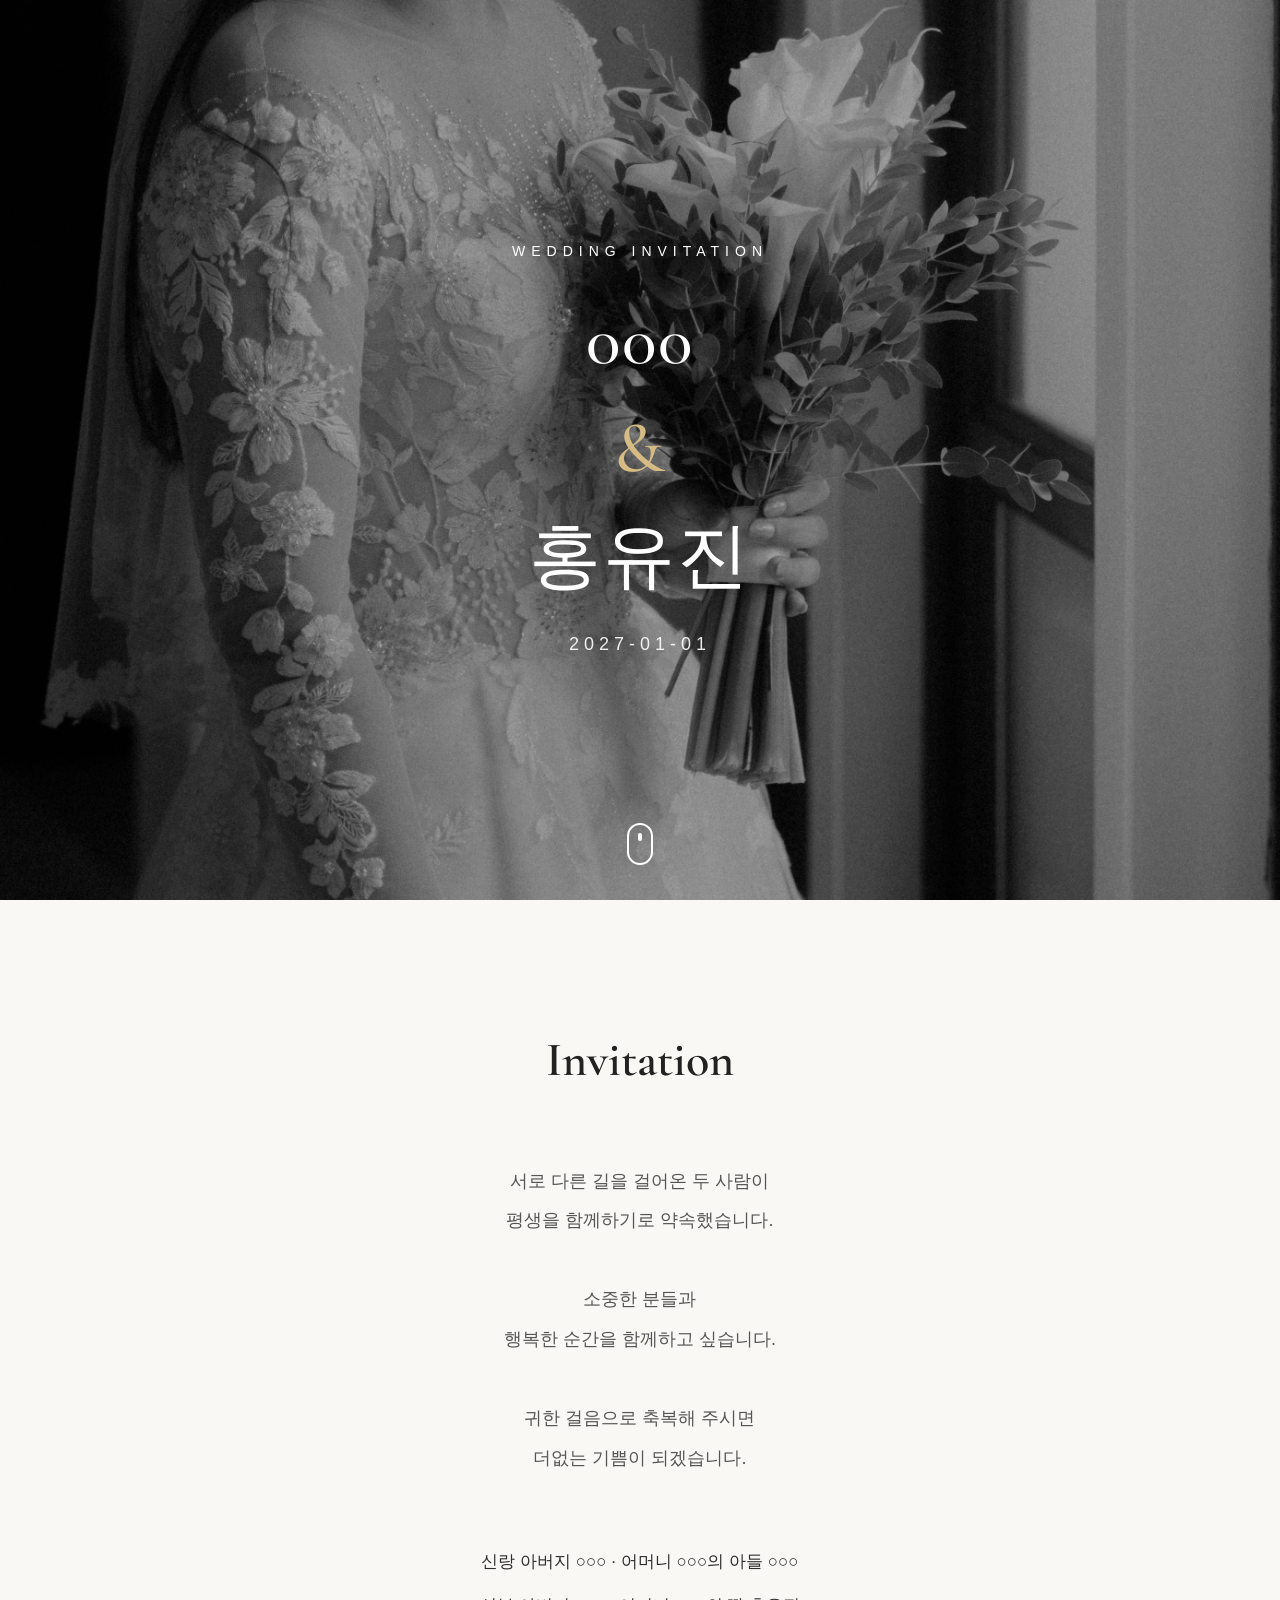
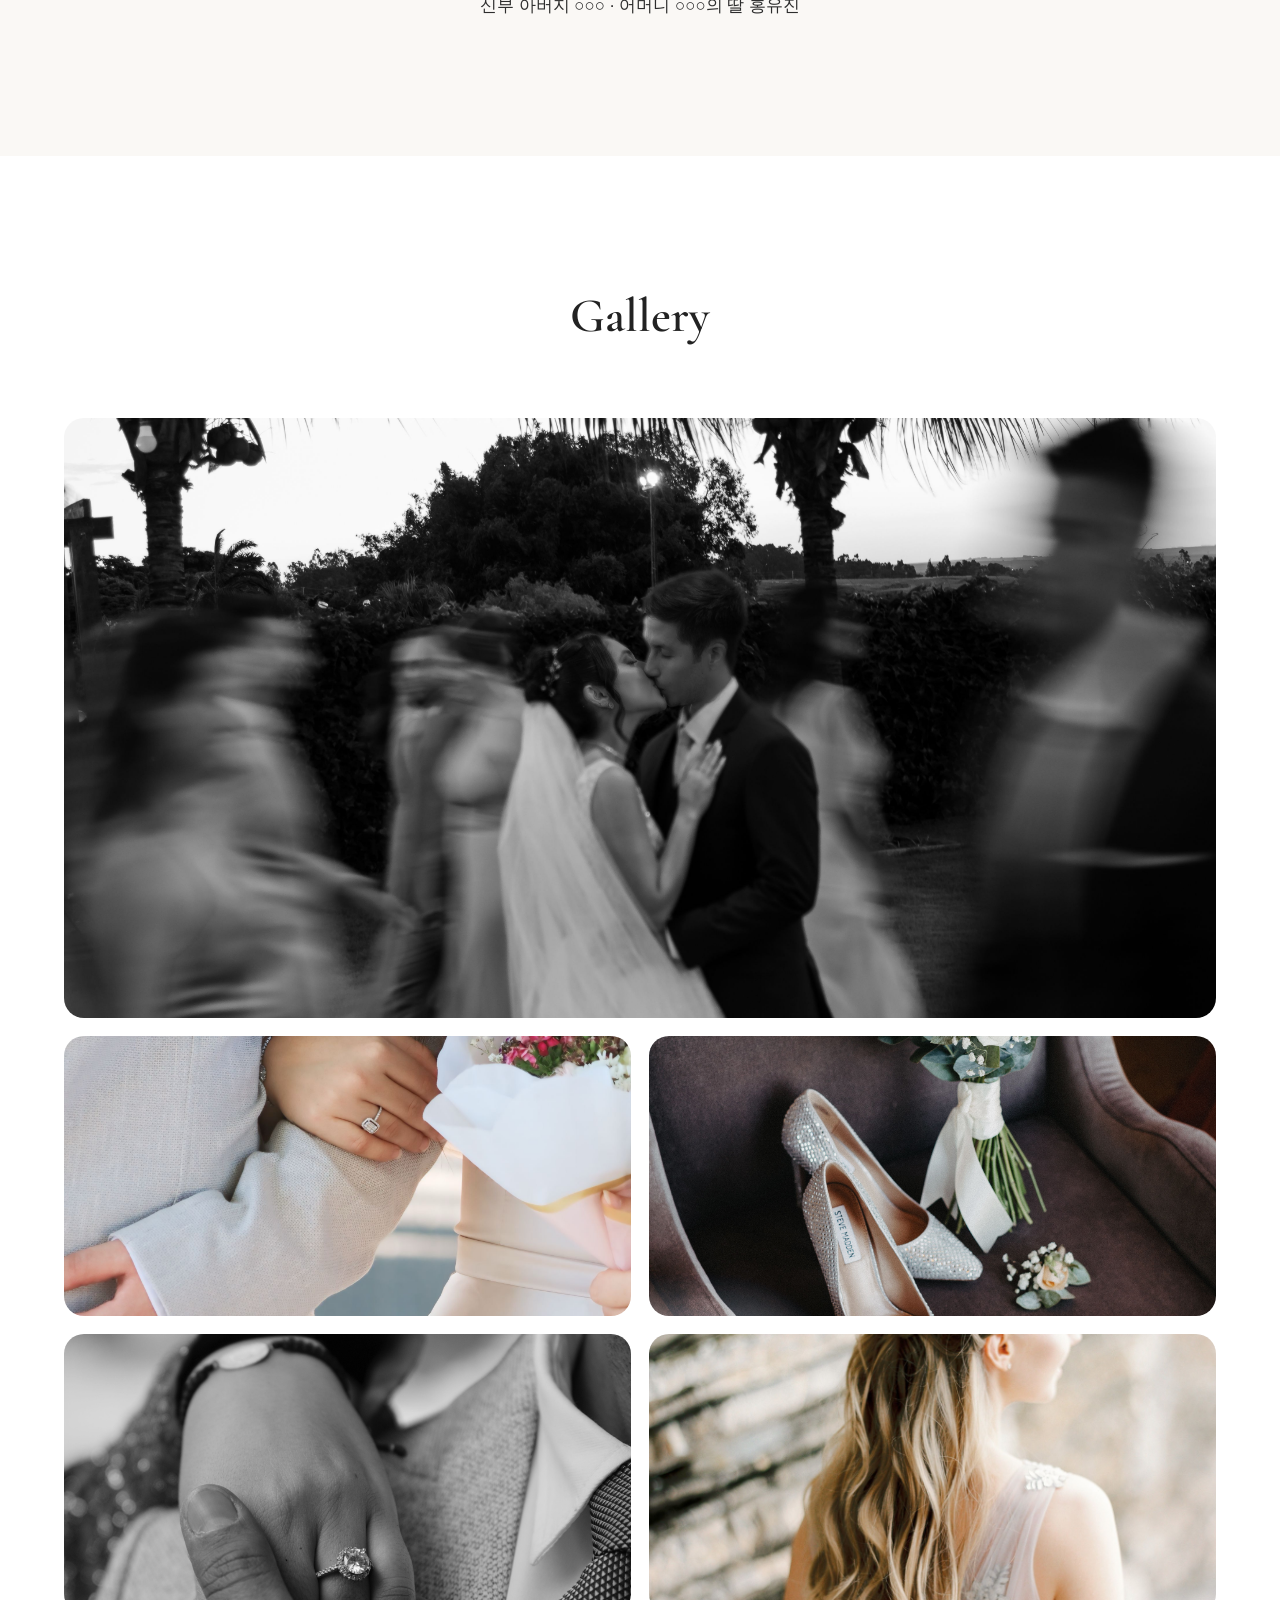
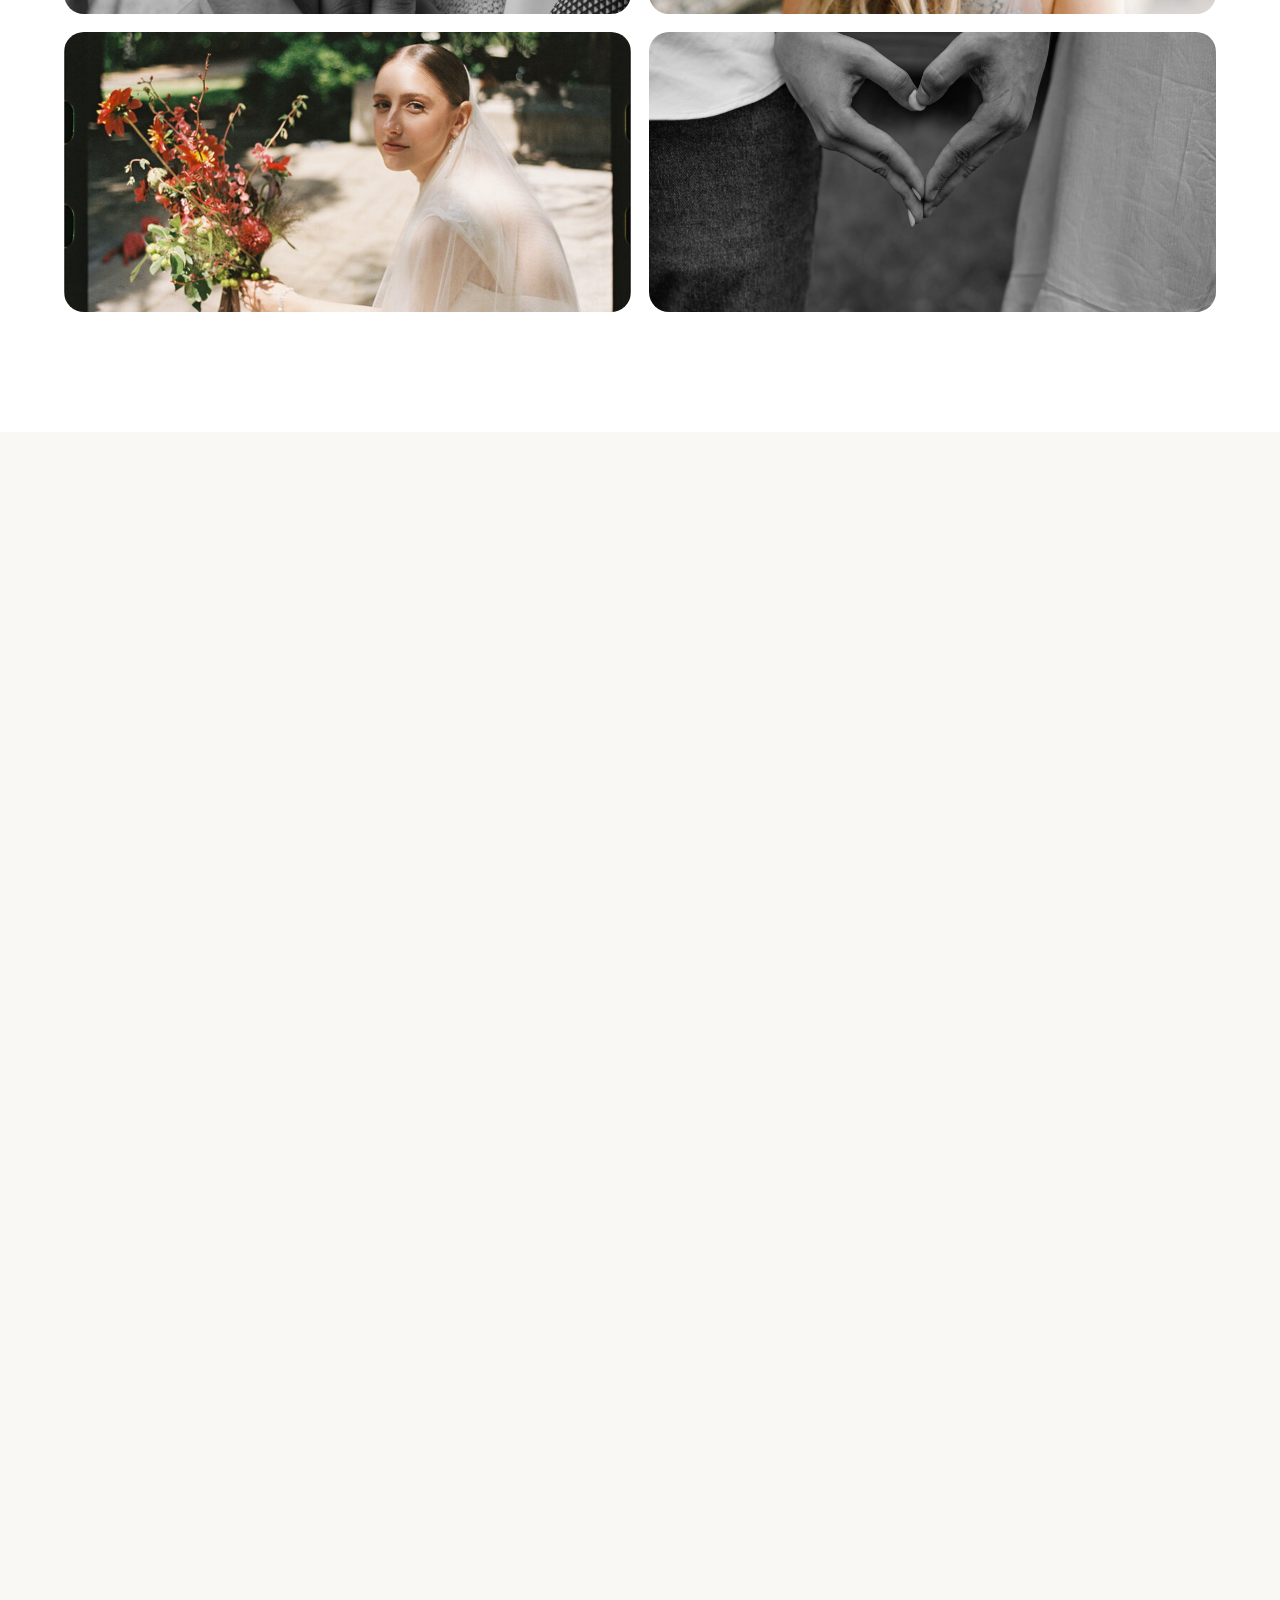
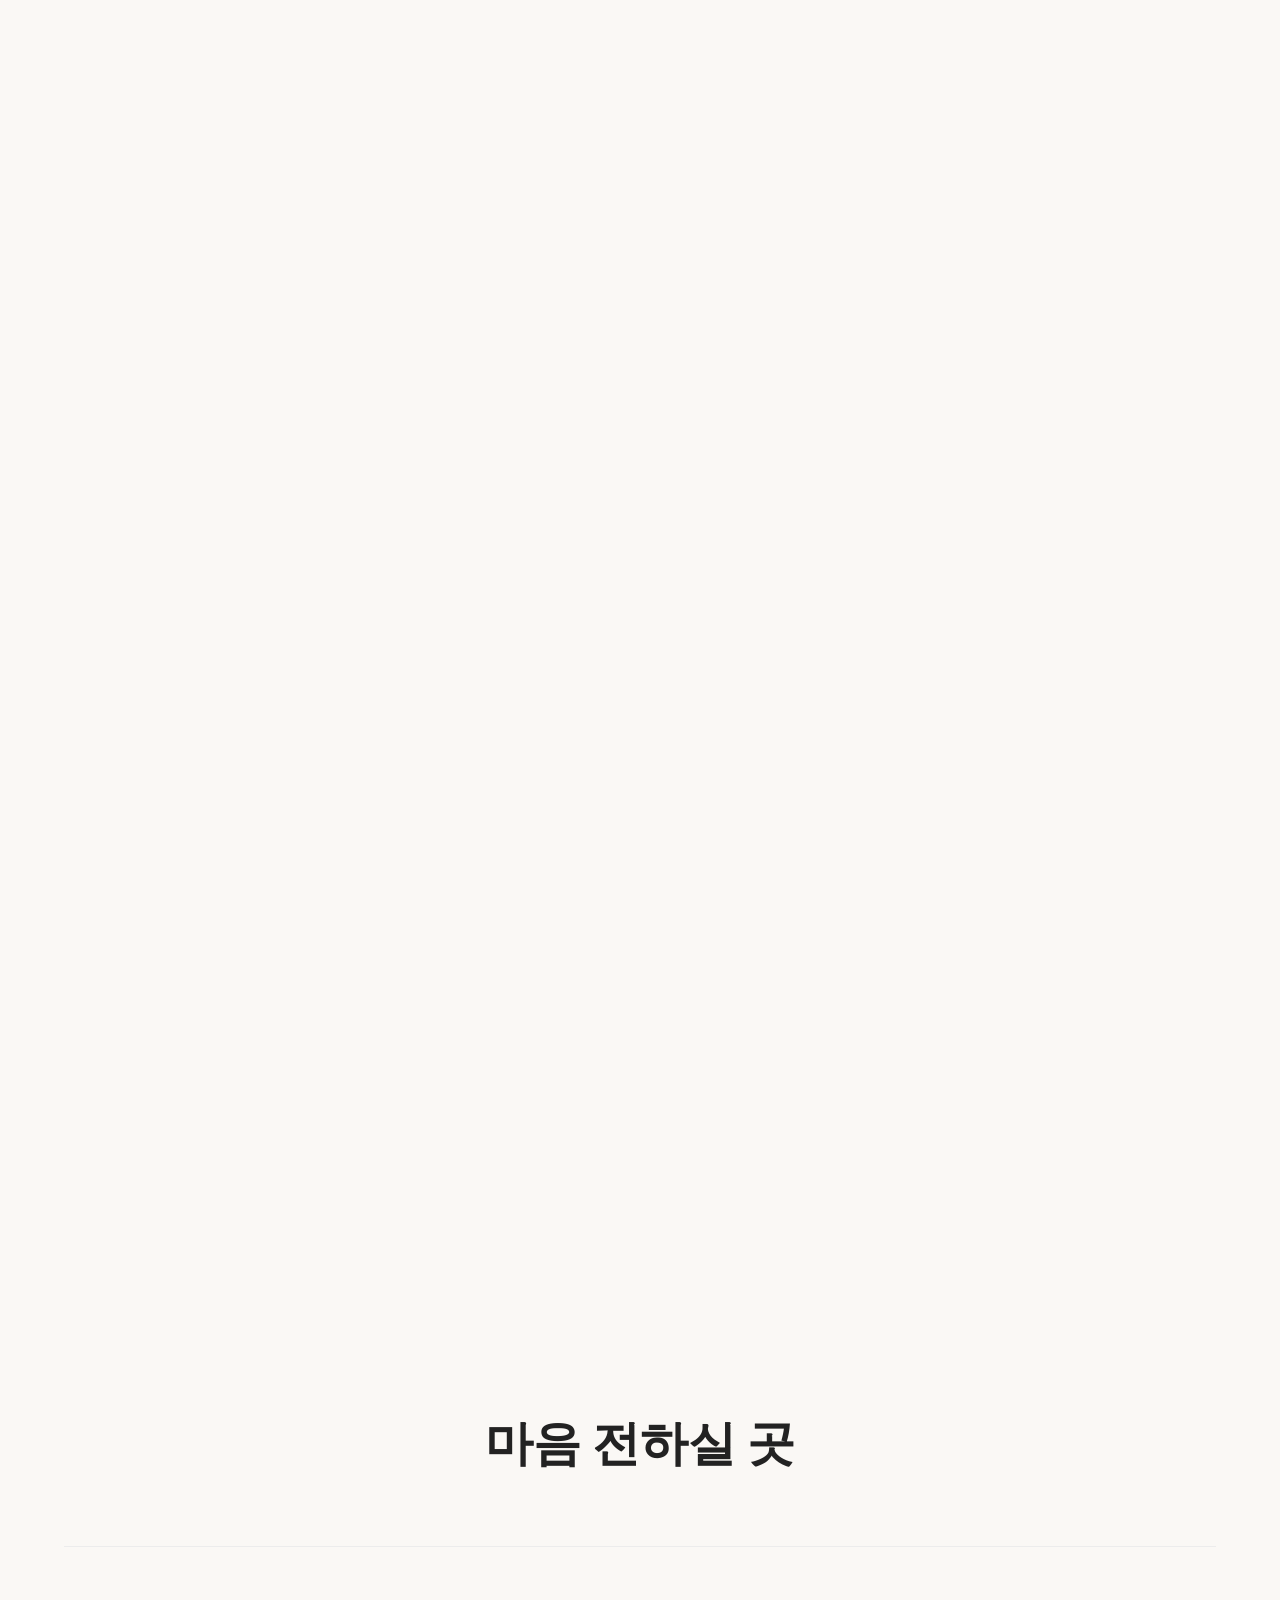
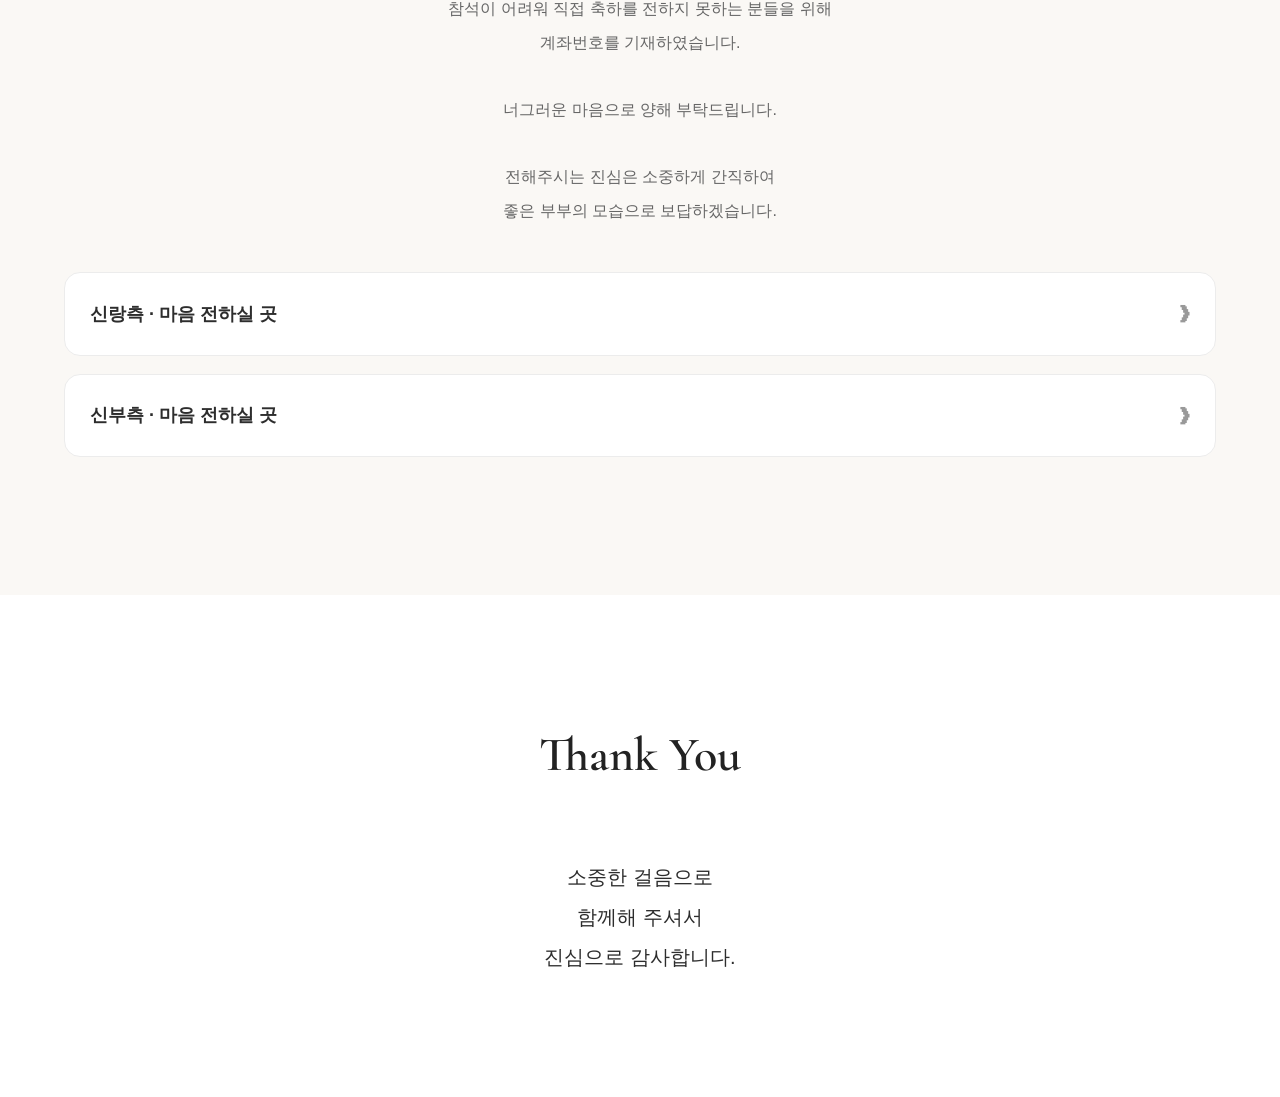
==== index.html @ 3d15b800 "Update index.html" ====
<!DOCTYPE html>
<html lang="ko">

<head>
    <meta charset="UTF-8">
    <meta name="viewport" content="width=device-width, initial-scale=1.0">

    <title>Wedding Invitation</title>

    <!-- Google Font -->
    <link rel="preconnect" href="https://fonts.googleapis.com">
    <link rel="preconnect" href="https://fonts.gstatic.com" crossorigin>

    <link href="https://fonts.googleapis.com/css2?family=Cormorant+Garamond:wght@400;500;600&display=swap" rel="stylesheet">

    <link rel="stylesheet" href="style.css">

    <!-- 카카오톡 미리보기 설정 -->
    <meta property="og:type" content="website">
    <meta property="og:title" content="○○과 ○○의 결혼식에 소중한 분들을 초대합니다">
    <meta property="og:description" content="2027년 1월 1일 토요일 오전 11시 평택 드마레웨딩홀">
    <meta property="og:image" content="https://jong373.github.io/WeddingInvitation/images/kakao.jpg">
    <meta property="og:url" content="https://jong373.github.io/WeddingInvitation/">
</head>

<body>

    <!-- ================= HERO ================= -->

    <section id="hero">

        <img src="images/cover.jpg" class="cover">

        <div class="overlay"></div>

        <div class="hero-content">

            <p class="small-title">
                WEDDING INVITATION
            </p>

            <h1>

                <span id="groomName">
                    신랑 이름
                </span>

                <em>&</em>

                <span id="brideName">
                    신부 이름
                </span>

            </h1>

            <p class="hero-date" id="heroDate"></p>

        </div>

        <div class="scroll-down">

            <span></span>

        </div>

    </section>

    <!-- ================= INVITATION ================= -->

    <section id="invitation" class="fade-up">

        <div class="section">

            <h2>Invitation</h2>

            <p class="message">

                서로 다른 길을 걸어온 두 사람이<br>
                평생을 함께하기로 약속했습니다.<br><br>

                소중한 분들과<br>
                행복한 순간을 함께하고 싶습니다.<br><br>

                귀한 걸음으로 축복해 주시면<br>
                더없는 기쁨이 되겠습니다.

            </p>

            <div class="parents">

                <p>
                    신랑 아버지 ○○○ · 어머니 ○○○의 아들 ○○○
                </p>

                <p>
                    신부 아버지 ○○○ · 어머니 ○○○의 딸 홍유진
                </p>

            </div>

        </div>

    </section>

    <!-- ================= GALLERY ================= -->

    <section id="gallery" class="fade-up">

        <div class="section">

            <h2>Gallery</h2>

            <div class="gallery-grid">

                <img src="images/gallery01.jpg" loading="lazy">
                <img src="images/gallery02.jpg" loading="lazy">
                <img src="images/gallery03.jpg" loading="lazy">
                <img src="images/gallery04.jpg" loading="lazy">
                <img src="images/gallery05.jpg" loading="lazy">
                <img src="images/gallery06.jpg" loading="lazy">
                <img src="images/gallery07.jpg" loading="lazy">

            </div>

        </div>

    </section>

    <!-- ================= WEDDING INFO ================= -->

    <section id="wedding" class="fade-up">

        <div class="section">

            <h2>Wedding Day</h2>


            <div class="calendar">

                <h3 id="calendarTitle"></h3>


                <div class="week">

                    <span>일</span>
                    <span>월</span>
                    <span>화</span>
                    <span>수</span>
                    <span>목</span>
                    <span>금</span>
                    <span>토</span>

                </div>


                <div id="calendarDays"></div>

                <div class="wedding-info">

                    <p id="calendarDate"></p>

                    <p id="weddingTime"></p>

                    <p id="hall"></p>

                    <p id="hallDetail"></p>

                </div>

            </div>

        </div>

    </section>

    <!-- ================= LOCATION ================= -->

    <section id="location" class="fade-up">

        <div class="section">

            <h2>Location</h2>

            <div class="map">

                <img src="images/map.jpg">

            </div>


            <div class="location-card">

                <h3 id="locationHall">
                    예식장 이름
                </h3>

                <p id="locationAddress">
                   주소가 들어갑니다.
                </p><br>


                <div class="parking-info">

                    -------주차 안내-------<br>

                    건물 지하주차장 이용<br>
                    3시간 무료

                </div>

                <div class="map-buttons">

                    <button id="kakaoMapBtn">

                        <img src="images/kakao-map.png">
                        카카오맵
                    </button>

                    <button id="naverMapBtn">

                        <img src="images/naver-map.png">
                        네이버지도
                    </button>

                </div>

            </div>

        </div>    

    </section>

    <!-- ================= ACCOUNT ================= -->

    <section id="account" class="fade-up">

        <div class="section">

            <h2>마음 전하실 곳</h2>

            <hr class="account-line">

            <p class="account-message">

                참석이 어려워 직접 축하를 전하지 못하는 분들을 위해<br>
                계좌번호를 기재하였습니다.<br><br>

                너그러운 마음으로 양해 부탁드립니다.<br><br>

                전해주시는 진심은 소중하게 간직하여<br>
                좋은 부부의 모습으로 보답하겠습니다.

            </p>

            <!-- 신랑측 -->

            <div class="account-card">

                <div class="account-header">

                    <span>신랑측 · 마음 전하실 곳</span>

                    <span class="arrow">❯</span>

                </div>

                <div class="account-body">

                    <div class="account-person">

                        <p class="person-name" id="groomNameText"></p>

                        <button class="gift-btn" data-id="groom">
                            축하송금 안내
                        </button>

                    </div>

                    <div class="account-person">

                        <p class="person-name" id="groomFatherText"></p>

                        <button class="gift-btn" data-id="groomFather">
                            축하송금 안내
                        </button>

                    </div>   

                    <div class="account-person">

                        <p class="person-name" id="groomMotherText"></p>

                        <button class="gift-btn" data-id="groomMother">
                            축하송금 안내
                        </button>

                    </div>

                </div>

            </div>

            <!-- 신부측 -->

            <div class="account-card">

                <div class="account-header">

                    <span>신부측 · 마음 전하실 곳</span>

                    <span class="arrow">❯</span>

                </div>

                <div class="account-body">

                    <div class="account-person">

                        <p class="person-name" id="brideNameText"></p>

                        <button class="gift-btn" data-id="bride">
                            축하송금 안내
                        </button>

                    </div>

                    <div class="account-person">

                        <p class="person-name" id="brideFatherText"></p>

                        <button class="gift-btn" data-id="brideFather">
                            축하송금 안내
                        </button>

                    </div>

                    <div class="account-person">

                        <p class="person-name" id="brideMotherText"></p>

                        <button class="gift-btn" data-id="brideMother">
                            축하송금 안내
                        </button>

                    </div>

                </div>

            </div>

        </div>    

    </section>

    <div id="toast">
        복사되었습니다.
    </div>

    <!-- ================= THANK YOU ================= -->

    <section id="thanks" class="fade-up">

        <div class="section">

            <h2>Thank You</h2>

            <p>

                소중한 걸음으로<br>

                함께해 주셔서<br>

                진심으로 감사합니다.

            </p>

        </div>

    </section>

    <!-- ================= LIGHTBOX ================= -->

    <div id="lightbox">

        <button id="closeBtn">
            ×
        </button>

        <button id="prevBtn">
            ‹
        </button>

        <img id="lightboxImage">

        <button id="nextBtn">
            ›
        </button>

        <div id="counter">
            1 / 6
        </div>

    </div>

    <!-- ================= ACCOUNT POPUP ================= -->

    <div id="accountModal">

        <div class="modal-box">

            <button id="modalClose">×</button>

            <p id="modalBank"></p>

            <strong id="modalAccount"></strong>

            <p id="modalOwner"></p>

            <button id="modalCopy">
                계좌번호 복사
            </button>

        </div>

    </div>

    <script src="config.js"></script>
    <script src="script.js"></script>    

</body>

</html>
---- style.css ----
/* =========================
   RESET
========================= */

*{
    margin:0;
    padding:0;
    box-sizing:border-box;
}

html{
    scroll-behavior:smooth;
}

body{
    background:#faf8f5;
    color:#2d2d2d;
    font-family:"Pretendard","Noto Sans KR",sans-serif;
    line-height:1.7;
}

img{
    display:block;
    width:100%;
}

a{
    text-decoration:none;
    color:inherit;
}

button{
    border:none;
    background:none;
    cursor:pointer;
    font-family:inherit;
}

/* =========================
   공통
========================= */

.section{

    width:min(1200px,90%);
    margin:auto;

}

section{

    padding:120px 0;

}

h2{

    font-family:"Cormorant Garamond",serif;

    font-size:48px;

    text-align:center;

    margin-bottom:60px;

    font-weight:600;

    color:#222;

}

/* =========================
   HERO
========================= */

#hero{

    position:relative;

    height:100vh;

    overflow:hidden;

}

.cover{

    position:absolute;

    inset:0;

    width:100%;

    height:100%;

    object-fit:cover;

}

.overlay{

    position:absolute;

    inset:0;

    background:rgba(0,0,0,.35);

}

.hero-content{

    position:relative;
    z-index:2;

    height:100%;

    display:flex;
    flex-direction:column;

    justify-content:flex-end;

    align-items:center;

    text-align:center;

    color:white;

    padding:0 30px 120px;

}

.small-title{

    letter-spacing:6px;

    font-size:14px;

    margin-bottom:30px;

}

.hero-content h1{

    font-family:"Cormorant Garamond",serif;

    font-size:72px;

    font-weight:500;

    letter-spacing:2px;

    line-height:1.3;

}

.hero-content em{

    display:block;

    font-style:normal;

    margin:15px 0;

    color:#d6bc84;

}

.hero-date{

    margin-top:25px;

    font-size:18px;

    letter-spacing:5px;

    opacity:.9;

}

.scroll-down{

    position:absolute;

    left:50%;

    bottom:35px;

    transform:translateX(-50%);

    z-index:5;

}

.scroll-down span{

    display:block;

    width:26px;

    height:42px;

    border:2px solid #fff;

    border-radius:30px;

    position:relative;

}

.scroll-down span::after{

    content:"";

    position:absolute;

    left:50%;

    top:8px;

    transform:translateX(-50%);

    width:4px;

    height:8px;

    border-radius:50px;

    background:#fff;

    animation:scroll 1.8s infinite;

}

@keyframes scroll{

    0%{
        opacity:0;
        transform:translate(-50%,0);
    }

    50%{
        opacity:1;
    }

    100%{
        opacity:0;
        transform:translate(-50%,14px);
    }

}

/* =========================
   INVITATION
========================= */

#invitation{

    background:#faf8f5;

}

.message{

    text-align:center;

    font-size:18px;

    color:#555;

    line-height:2.2;

}

.parents{

    margin-top:70px;

    text-align:center;

}

.parents p{

    margin:15px 0;

    font-size:17px;

}

/* ===========================================
   GALLERY
=========================================== */

#gallery{
    background:#fff;
}

.gallery-grid{

    display:grid;

    grid-template-columns:repeat(2,1fr);

    gap:18px;

}

/* 첫 번째 사진 크게 */

.gallery-grid img:first-child{

    grid-column:1 / -1;

    height:600px;

}

/* 나머지 사진 */

.gallery-grid img{

    width:100%;

    height:280px;

    object-fit:cover;

    border-radius:20px;

    cursor:pointer;

    transition:
        transform .35s ease,
        box-shadow .35s ease;

}

.gallery-grid img:hover{

    transform:translateY(-4px);

    box-shadow:0 14px 30px rgba(0,0,0,.12);

}

/* ===========================================
   CARD
=========================================== */

.card{

    background:#fff;

    padding:45px;

    border-radius:22px;

    text-align:center;

    box-shadow:0 15px 40px rgba(0,0,0,.06);

}

.card h3{

    font-size:34px;

    margin-bottom:20px;

    font-family:"Cormorant Garamond",serif;

}

.card p{

    margin:10px 0;

    color:#666;

}

/* ===========================================
   MAP
=========================================== */

.map{

    height:400px;

    border-radius:20px;

    overflow:hidden;

    margin-bottom:25px;

}


.map img{

    width:100%;

    height:100%;

    object-fit:contain;

}

.map-buttons{

    display:flex;

    gap:15px;

    justify-content:center;

    flex-wrap:wrap;

}

.map-buttons button,
.copy-btn{

    background:#fff;
    color:#222;

    border:1px solid #ddd;

    padding:15px 24px;

    border-radius:50px;

    font-size:16px;
    font-weight:600;

    transition:all .3s ease;

}

.map-buttons button{

    display:flex;

    align-items:center;

    justify-content:center;

    gap:8px;

}


.map-buttons button img{

    width:30px;

    height:30px;

    object-fit:contain;

}

.map-buttons button:hover,
.copy-btn:hover{

    background:#222;
    color:#fff;

    transform:translateY(-2px);

    box-shadow:0 8px 20px rgba(0,0,0,.15);

}

/* ===========================================
   ACCOUNT
=========================================== */

.account-line{

    border:0;

    border-top:1px solid #ececec;

    margin:35px 0 45px;

}

.account-message{

    text-align:center;

    color:#666;

    line-height:2.1;

    font-size:16px;

    margin-bottom:45px;

}

/* 카드 */

.account-card{

    background:#fff;

    border:1px solid #ececec;

    border-radius:16px;

    margin-bottom:18px;

    overflow:hidden;

    box-shadow:none;

}

/* 상단(신랑측/신부측) */

.account-header{

    display:flex;

    justify-content:space-between;

    align-items:center;

    padding:22px 25px;

    cursor:pointer;

    font-size:18px;

    font-weight:600;

}

/* 화살표 */

.arrow{

    font-size:22px;

    color:#999;

    transition:.3s;

}

/* 펼쳐지는 영역 */

.account-body{

    max-height:0;

    overflow:hidden;

    padding:0 25px;

    text-align:center;

    transition:max-height .35s ease,
               padding .35s ease;

}

.account-card.active .account-body{

    max-height:250px;

    padding:0 25px 25px;

}

.account-card.active .arrow{

    transform:rotate(180deg);

}

.account-body p{

    color:#666;

    margin:15px 0 10px;

}

.account-body strong{

    display:block;

    margin-bottom:20px;

    font-size:18px;

    font-weight:600;

}

.account-body .copy-btn{

    margin:0 auto;

    background:#222;

    color:#fff;

    padding:12px 26px;

    border-radius:30px;

}

.account-body .copy-btn:hover{

    background:#c6a76a;

}

/* ===========================================
   THANK YOU
=========================================== */

#thanks{

    background:white;

    text-align:center;

}

#thanks p{

    font-size:20px;

    line-height:2;

}

/* ===========================================
   MOBILE
=========================================== */

@media(max-width:768px){

    h2{

        font-size:36px;

    }

    .hero-content h1{

        font-size:48px;

    }

    .gallery-grid{

        grid-template-columns:1fr;

    }

    .gallery-grid img:first-child{

        height:420px;

    }

    .gallery-grid img{

        height:260px;

    }

    .card{

        padding:30px;

    }

}

/* =========================
   Scroll Animation
========================= */

.fade-up{
    opacity:0;
    transform:translateY(40px);
    transition:
        opacity .8s ease,
        transform .8s ease;
}

.fade-up.show{
    opacity:1;
    transform:translateY(0);
}

/* ===========================
   LIGHTBOX
=========================== */

#lightbox{
    position: fixed;
    inset: 0;
    background: rgba(0,0,0,.92);

    display: flex;
    justify-content: center;
    align-items: center;

    opacity: 0;
    visibility: hidden;
    transition: .35s;

    z-index: 9999;
}

#lightbox.active{
    opacity: 1;
    visibility: visible;
}

#lightbox img{

    width:auto;

    height:auto;

    max-width:200vw;

    max-height:200vh;

    object-fit:contain;

    border-radius:12px;

    transition:.35s;

}

#lightbox.active img{

    transform:scale(1);

}

#closeBtn{

    position:absolute;

    top:25px;

    right:25px;

    color:white;

    font-size:42px;

}

#prevBtn{

    position:absolute;

    left:20px;

    color:white;

    font-size:70px;

}

#nextBtn{

    position:absolute;

    right:20px;

    color:white;

    font-size:70px;

}

#counter{

    position:absolute;

    bottom:30px;

    color:white;

    font-size:18px;

}

/* ===========================
   TOAST
=========================== */

#toast{

    position:fixed;

    left:50%;

    bottom:35px;

    transform:translateX(-50%) translateY(100px);

    background:#222;

    color:#fff;

    padding:14px 24px;

    border-radius:30px;

    opacity:0;

    transition:.35s;

    z-index:99999;

}

#toast.show{

    opacity:1;

    transform:translateX(-50%) translateY(0);

}

.copy-btn{

    margin-top:18px;

    background:#222;

    color:white;

    padding:12px 22px;

    border-radius:30px;

    transition:.3s;

}

.copy-btn:hover{

    background:#c6a76a;

}

/* ===========================
   CALENDAR
=========================== */

.calendar{

    background:white;

    padding:40px 25px;

    border-radius:24px;

    box-shadow:
    0 20px 50px rgba(0,0,0,.05);

    text-align:center;

}


.calendar h3{

    font-family:"Cormorant Garamond",serif;

    font-size:32px;

    margin-bottom:25px;

}


.week{

    display:grid;

    grid-template-columns:repeat(7,1fr);

    margin-bottom:10px;

    color:#888;

}


#calendarDays{

    display:grid;

    grid-template-columns:repeat(7,1fr);

    gap:8px;

}


#calendarDays span{

    padding:10px 0;

}


.today{

    position:relative;

    color:#fff;

    font-weight:700;

    z-index:1;

}

.today::before{

    content:"♥";

    position:absolute;

    left:50%;
    top:50%;

    transform:translate(-50%,-50%);

    font-size:70px;

    color:#d65b74;

    text-shadow:0 4px 10px rgba(214,91,116,.35);

    z-index:-1;

}

/* ===========================
   LIGHTBOX ANIMATION
=========================== */


#lightboxImage{

    animation:none;

}


#lightboxImage.change{

    animation:imageChange .35s ease;

}


@keyframes imageChange{


    from{

        opacity:.3;

        transform:scale(.95);

    }


    to{

        opacity:1;

        transform:scale(1);

    }

}

/* ===========================
   LOCATION
=========================== */


.location-card{

    background:white;

    padding:65px 30px;

    border-radius:24px;

    text-align:center;

    box-shadow:
    0 15px 40px rgba(0,0,0,.05);

}


.location-card h3{

    font-size:24px;

    margin-bottom:20px;

}


.location-card p{

    color:#666;

    line-height:1.8;

}


.transport{

    margin-top:30px;

    display:grid;

    gap:20px;

}


.transport div{

    background:#fafafa;

    padding:20px;

    border-radius:18px;

}

/* 주차 안내 */

.parking-info{

    margin-top:5px;

    padding-top:5px;

    line-height:1.9;

    color:#666;

}


/* 지도 버튼 */

.location-card .map-buttons{

    margin-top:45px;

}

/* ===========================
   WEDDING INFO
=========================== */

.wedding-info{

    margin-top:90px;   /* 달력과 거리 */

    padding-top:30px;

    border-top:1px solid #eee;

}


.wedding-info p{

    margin:10px 0;

    text-align:center;

}


/* 날짜 */

#calendarDate{

    font-size:18px;

    font-weight:500;

    color:#000000;

}


/* 시간 */

#weddingTime{

    font-size:18px;

    color:#000000;

}


/* 장소 */

#hall{

    font-size:17px;

    color:#000000;

}

/* 홀 상세 설명 */

#hallDetail{

    font-size:17px;

    color:#000000;

}


/* 상세 설명 카드 */

.calendar .card{

    margin-top:25px;

    padding:25px;

    background:#faf8f5;

    border-radius:18px;

    box-shadow:none;

}

/* ===========================
   ACCOUNT PERSON
=========================== */

.account-person{

    text-align:center;

    padding:28px 0;

}

.account-person:not(:last-child){

    border-bottom:1px solid #f3f3f3;

}


/* 이름 */

.person-name{

    font-size:18px;

    font-weight:500;

    color:#9a7d7d;

    margin-bottom:18px;

}


/* 축하송금 버튼 */

.gift-btn{

    background:#fff;

    border:2px solid #e7ddd8;

    color:#444;

    border-radius:50px;

    padding:12px 32px;

    font-size:16px;

    font-weight:600;

    transition:.3s;

}

.gift-btn:hover{

    background:#c6a76a;

    border-color:#c6a76a;

    color:#fff;

}


/* 펼쳐진 영역 */

.account-card.active .account-body{

    max-height:700px;   /* 기존 250px → 700px */

    padding:20px 25px 25px;

}

/* ===========================
   ACCOUNT MODAL
=========================== */

#accountModal{

    position:fixed;

    inset:0;

    background:rgba(0,0,0,.45);

    display:flex;

    justify-content:center;

    align-items:center;

    opacity:0;

    visibility:hidden;

    transition:.3s;

    z-index:99999;

}

#accountModal.show{

    opacity:1;

    visibility:visible;

}

.modal-box{

    width:min(90%,360px);

    background:#fff;

    border-radius:20px;

    padding:35px 30px;

    text-align:center;

    position:relative;

}

#modalClose{

    position:absolute;

    top:18px;

    right:18px;

    width:40px;

    height:40px;

    border:none;

    border-radius:50%;

    background:#f7f7f7;

    color:#777;

    font-size:22px;

    display:flex;

    align-items:center;

    justify-content:center;

    transition:.25s;

}

#modalClose:hover{

    background:#ececec;

    color:#222;

}

#modalName{

    font-size:26px;

    font-weight:600;

    color:#222;

    margin-bottom:18px;

    letter-spacing:-0.3px;

}

#modalBank{

    font-size:15px;

    color:#999;

    margin-bottom:8px;

}

#modalAccount{

    display:block;

    font-size:24px;

    font-weight:700;

    color:#222;

    letter-spacing:1px;

    margin-bottom:30px;

}

#modalCopy{

    width:100%;

    height:54px;

    background:#222;

    color:#fff;

    border:none;

    border-radius:14px;

    font-size:17px;

    font-weight:600;

    letter-spacing:0.5px;

    transition:all .25s ease;

}

#modalCopy:hover{

    background:#c6a76a;

    transform:translateY(-2px);

    box-shadow:0 10px 25px rgba(198,167,106,.35);

}

#modalOwner{

    margin-bottom:30px;

    color:#777;

    font-size:15px;

}

/* ===========================
   MOBILE GALLERY
=========================== */

@media (max-width:768px){

    .gallery-grid{

        display:grid;
        grid-template-columns:1fr 1fr;
        gap:12px;

    }

    .gallery-grid img{

        width:100%;
        aspect-ratio:1/1;
        object-fit:cover;
        border-radius:12px;

    }

}
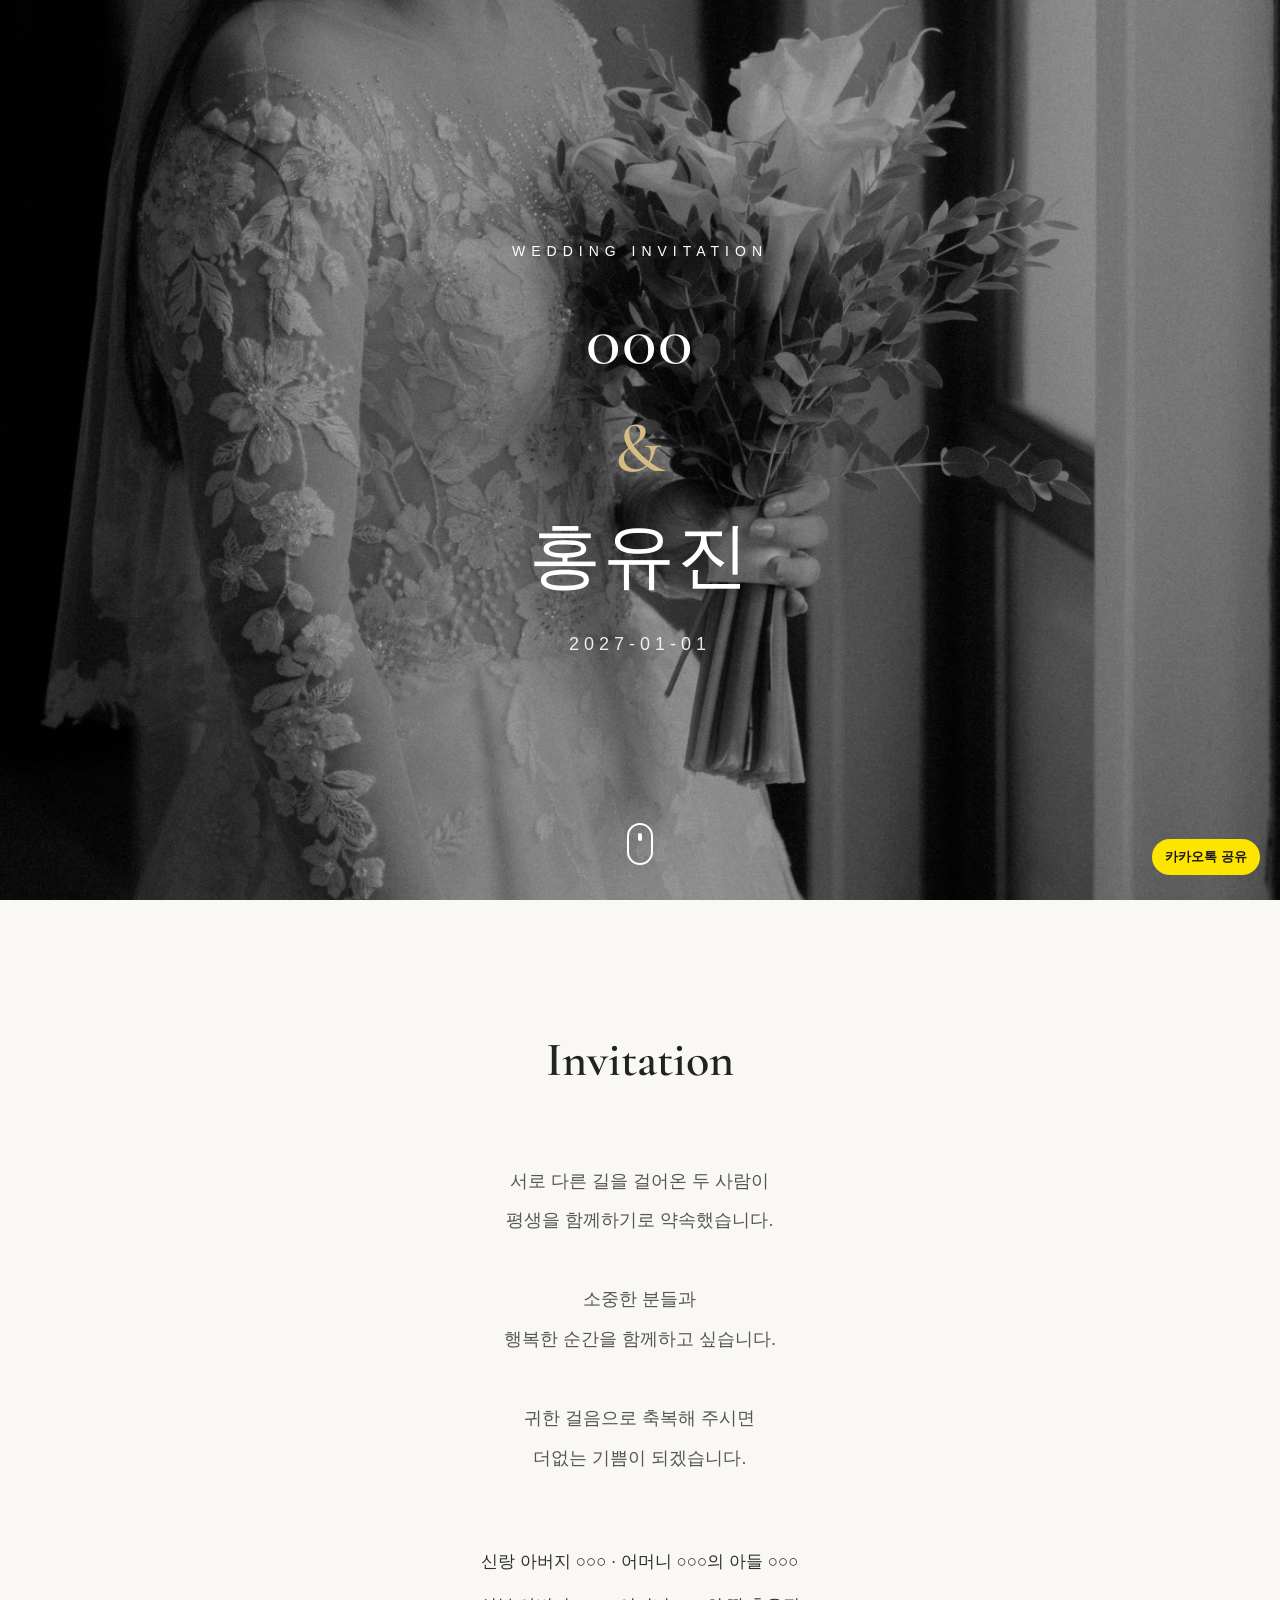
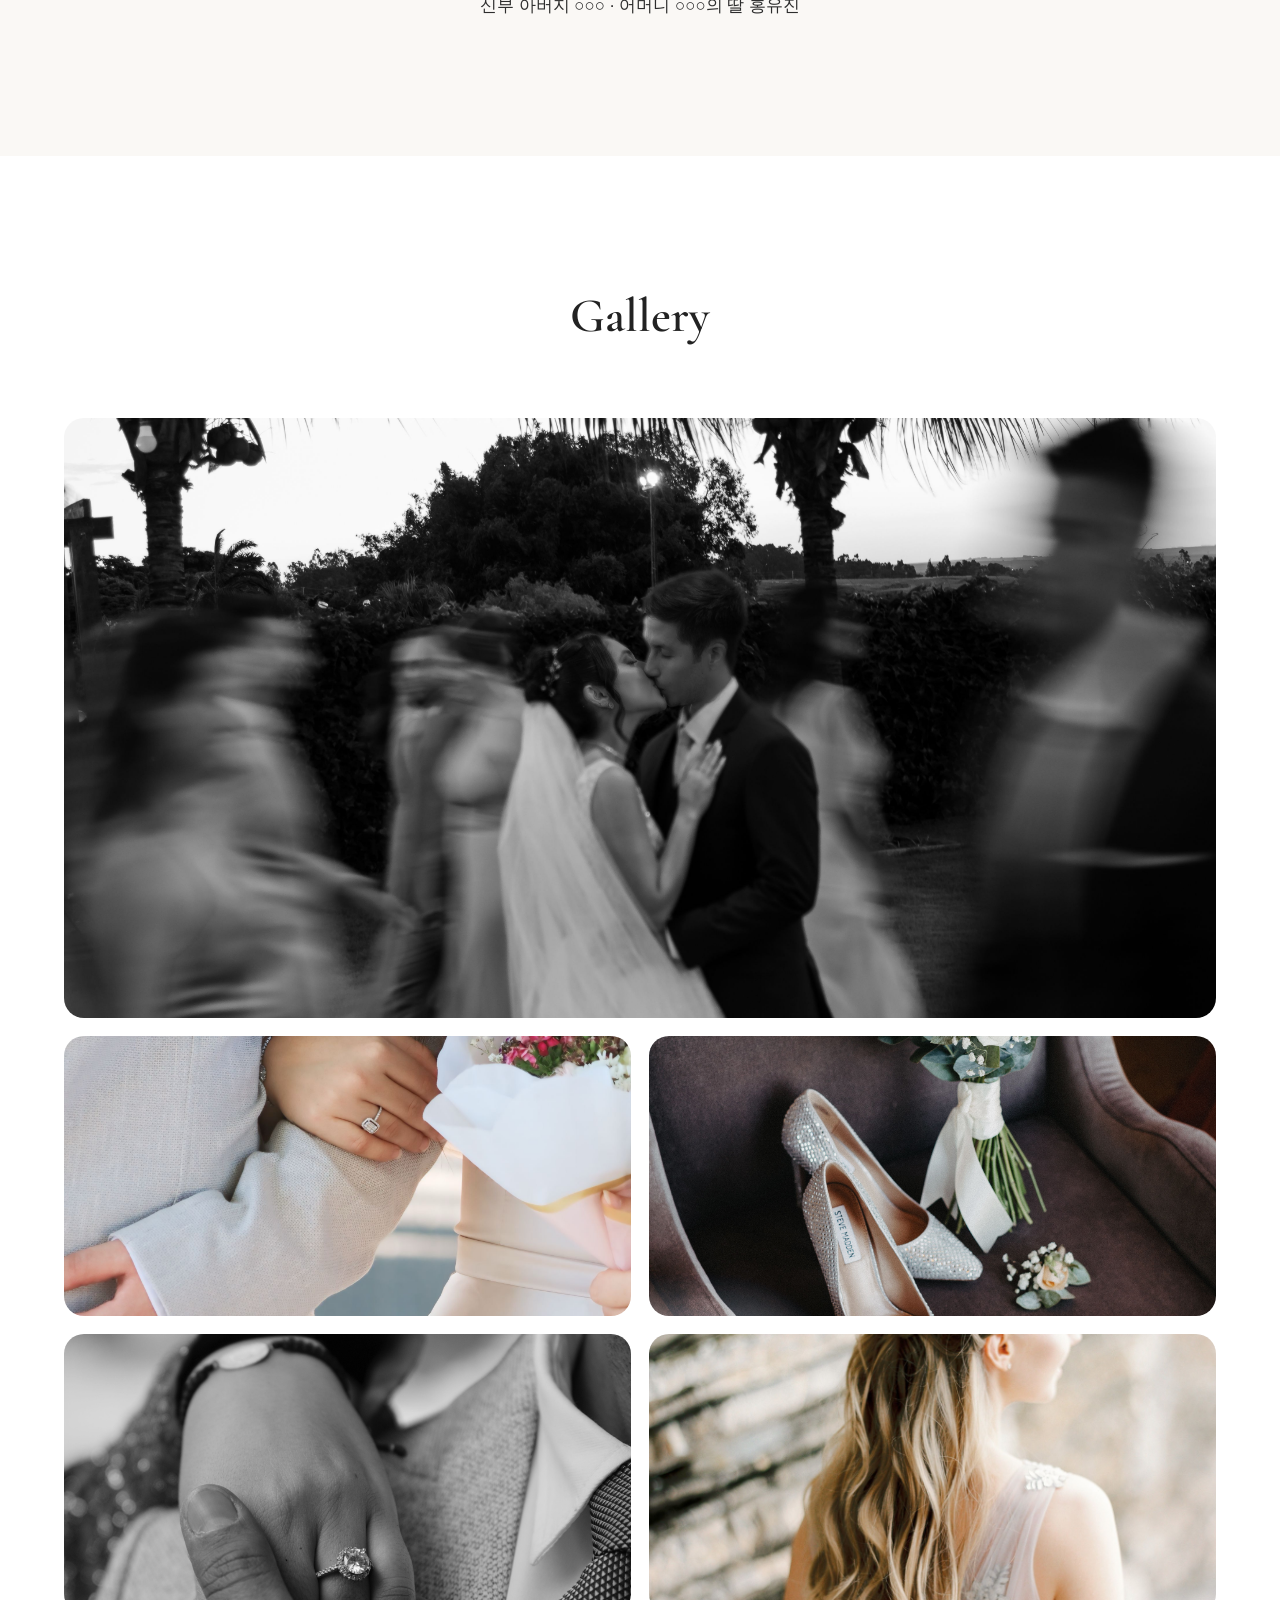
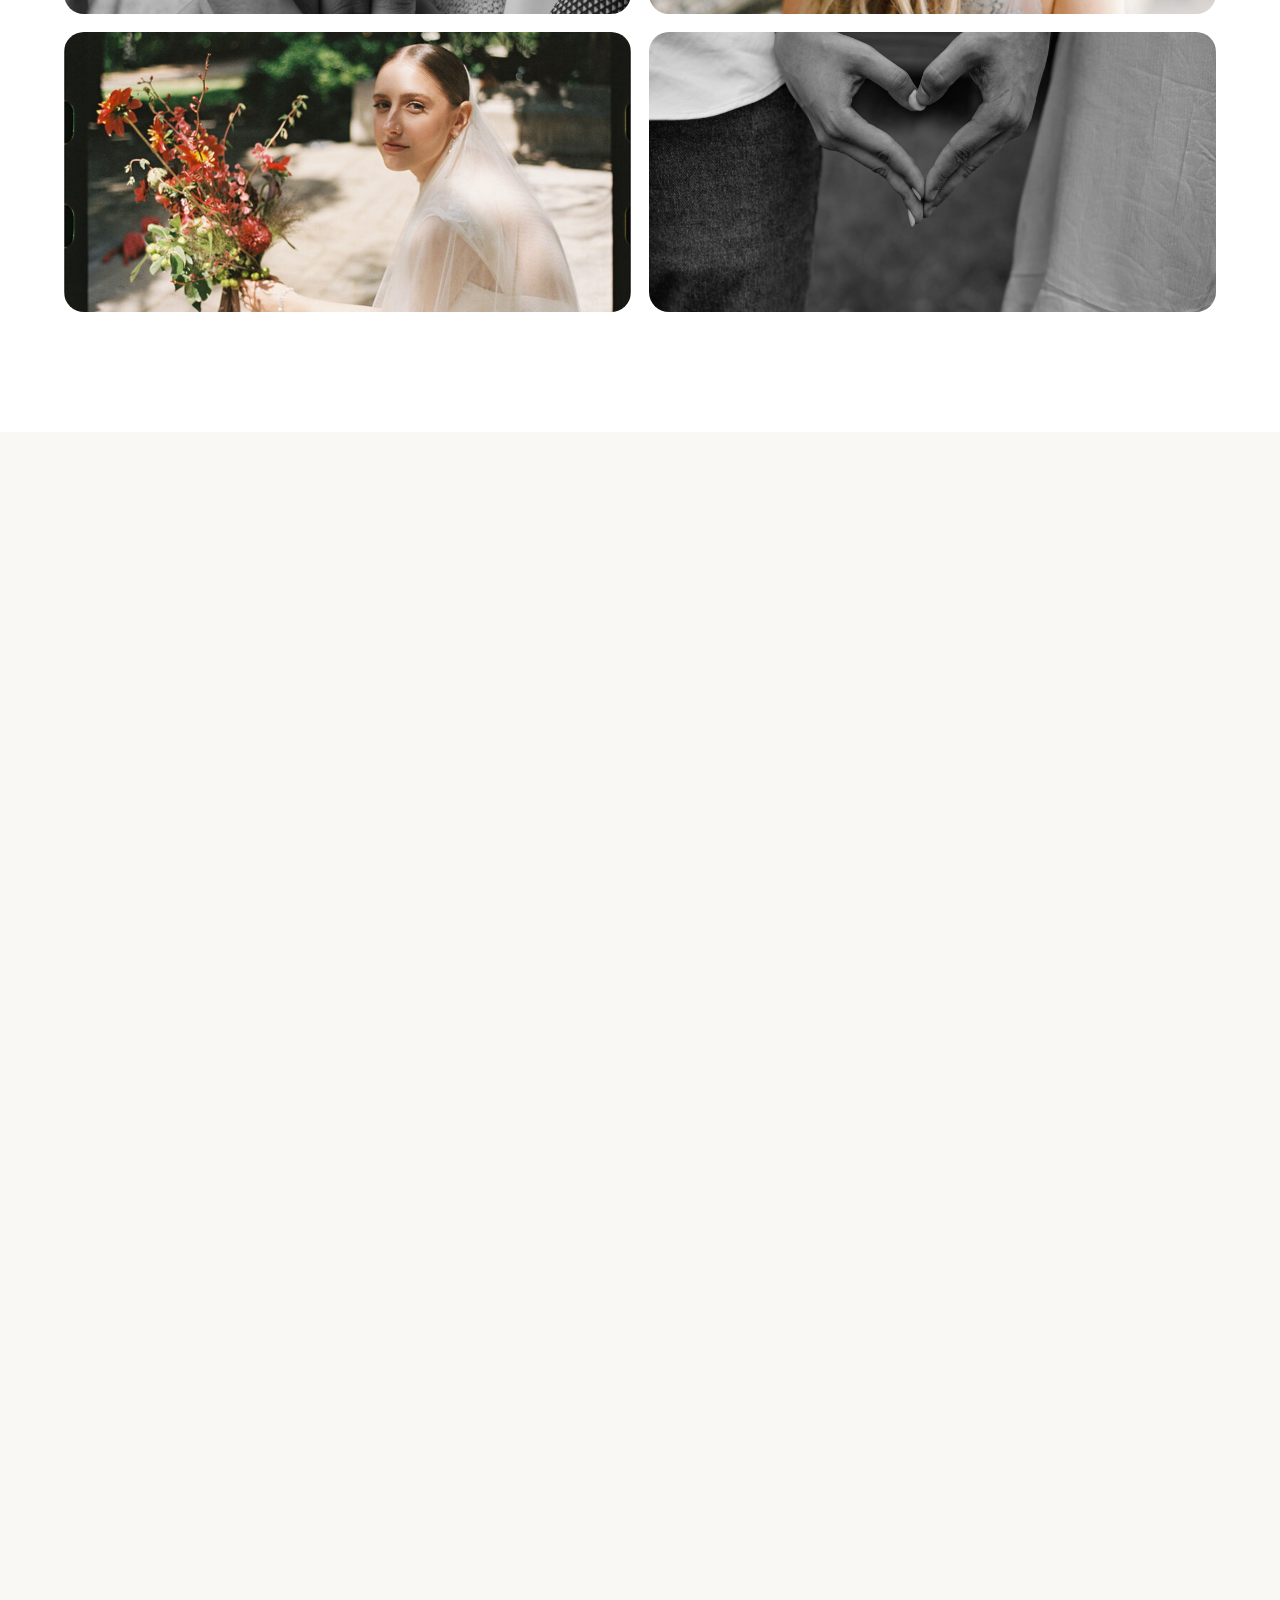
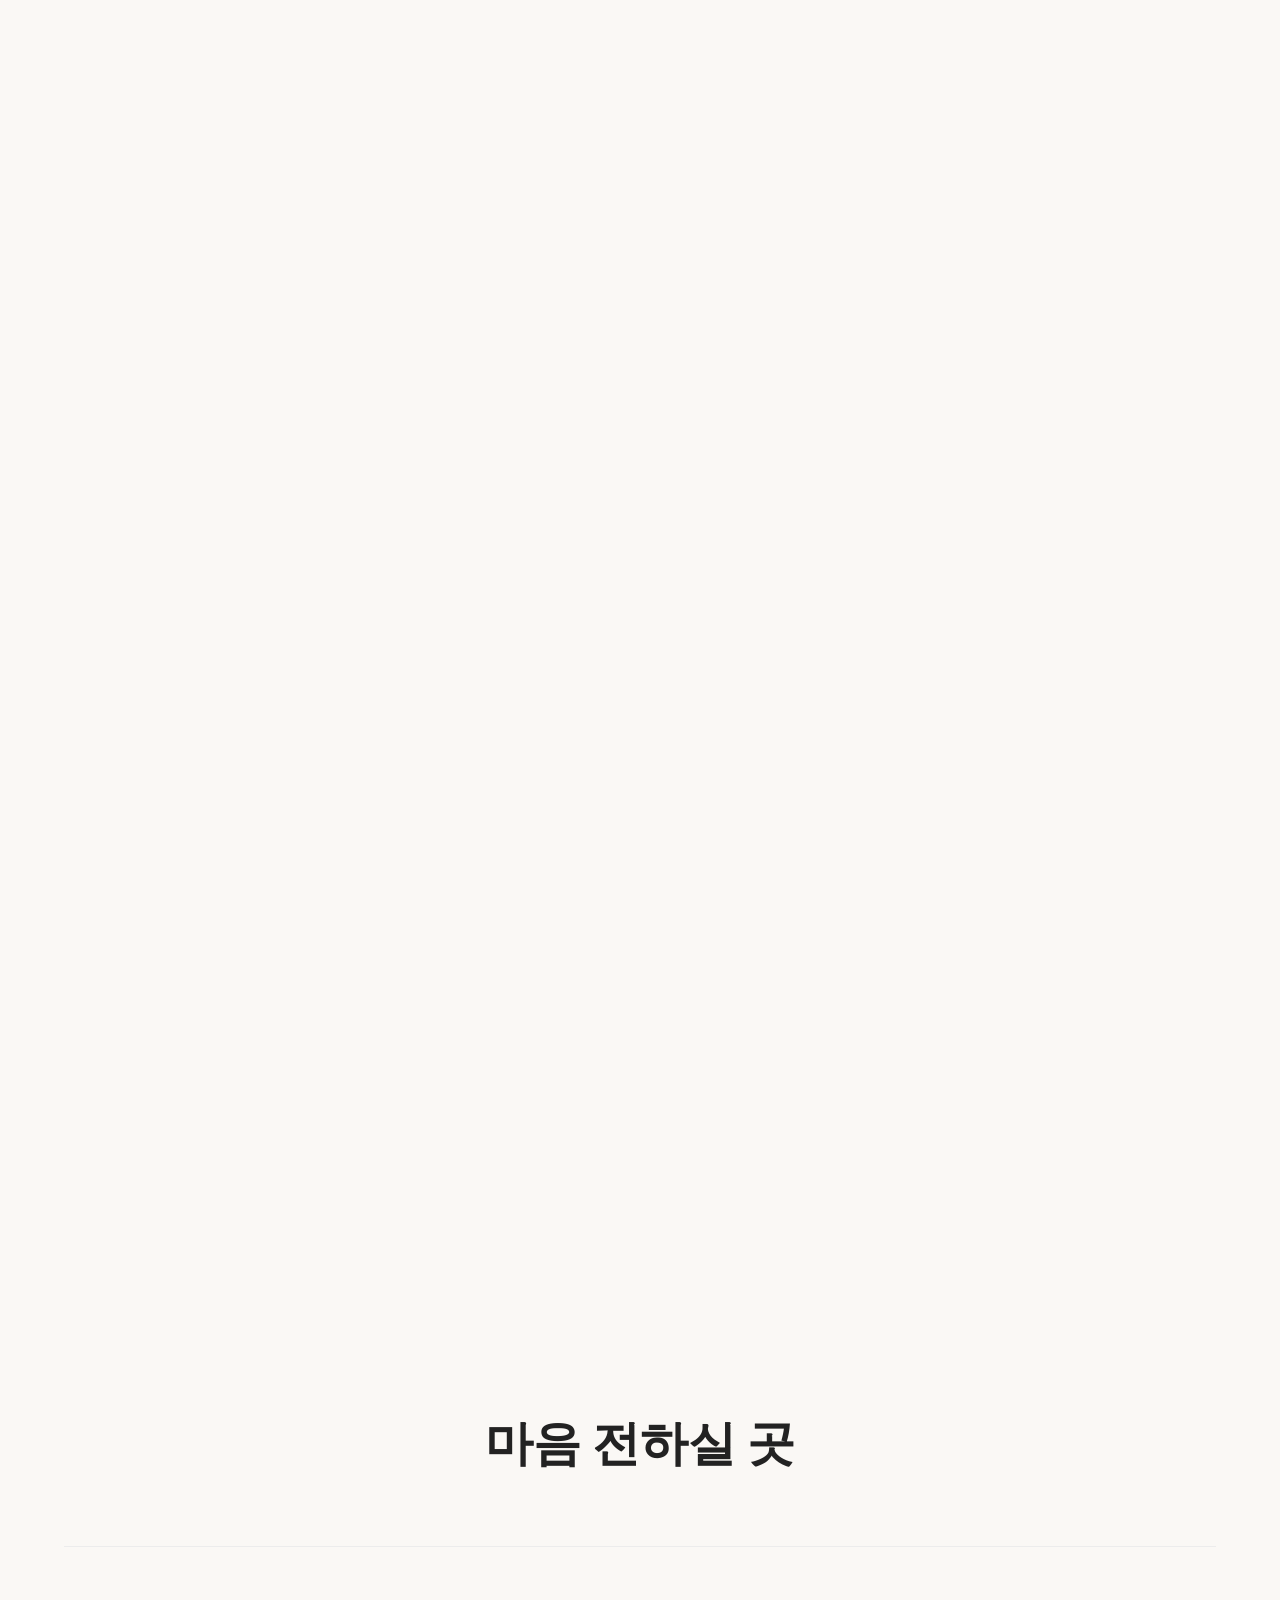
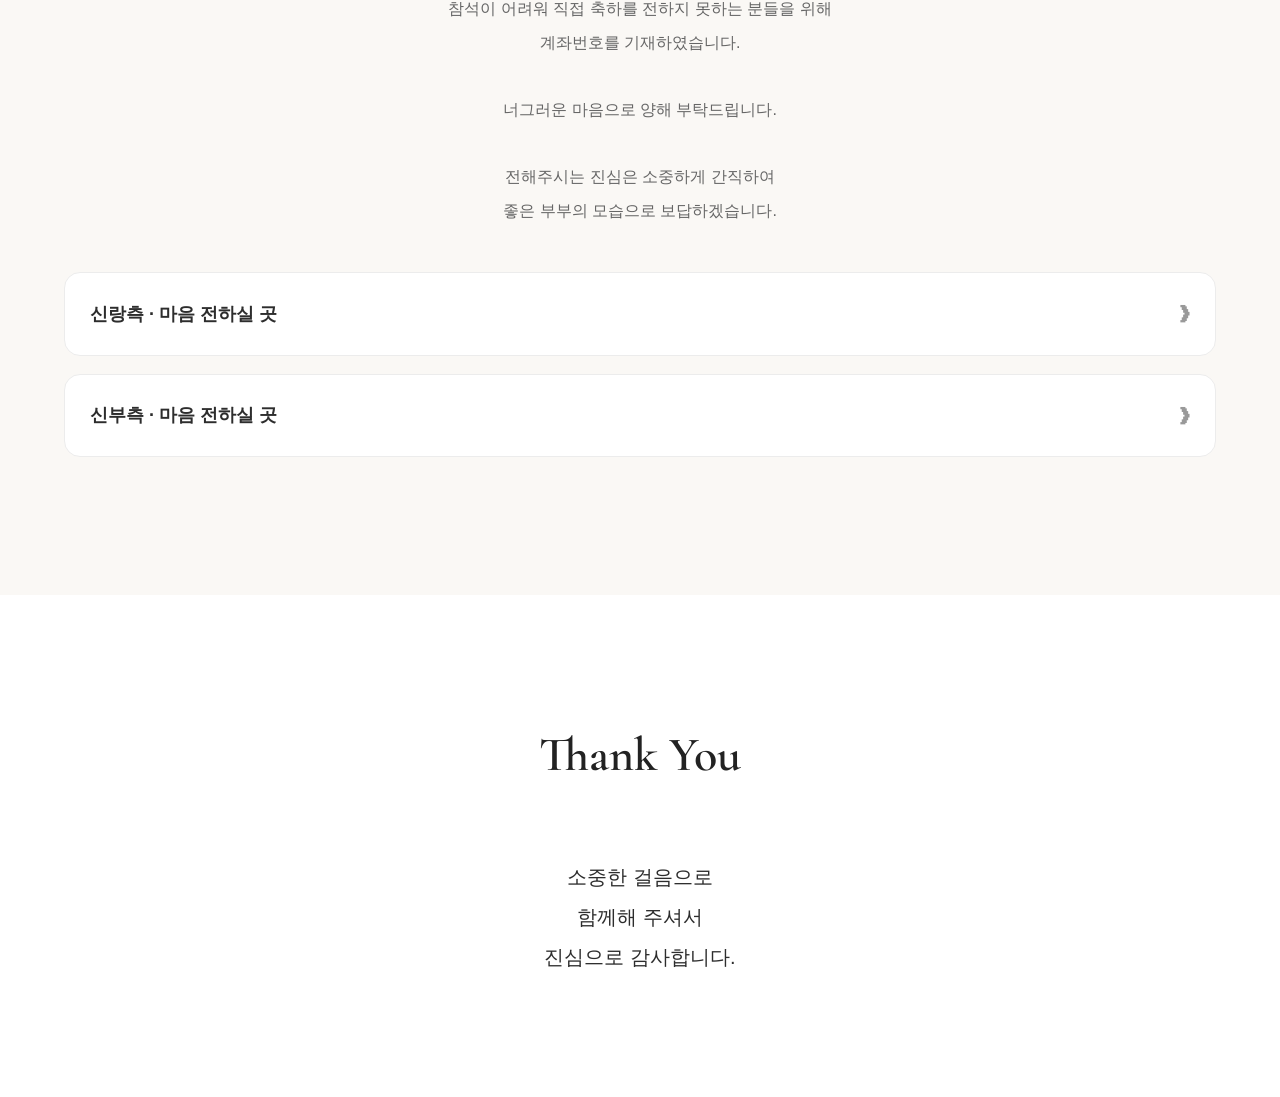
==== commit df285ee5: "Add files via upload" ====
--- a/index.html
+++ b/index.html
@@ -5,7 +5,7 @@
     <meta charset="UTF-8">
     <meta name="viewport" content="width=device-width, initial-scale=1.0">
 
-    <title>Wedding Invitation</title>
+    <title>000 ♥ 홍유진 결혼합니다</title>
 
     <!-- Google Font -->
     <link rel="preconnect" href="https://fonts.googleapis.com">
@@ -17,10 +17,13 @@
 
     <!-- 카카오톡 미리보기 설정 -->
     <meta property="og:type" content="website">
-    <meta property="og:title" content="○○과 ○○의 결혼식에 소중한 분들을 초대합니다">
-    <meta property="og:description" content="2027년 1월 1일 토요일 오전 11시 평택 드마레웨딩홀">
-    <meta property="og:image" content="https://jong373.github.io/WeddingInvitation/images/kakao.jpg">
-    <meta property="og:url" content="https://jong373.github.io/WeddingInvitation/">
+    <meta property="og:title" content="000 ♥ 홍유진 결혼합니다">
+    <meta property="og:description" content="2027년 1월 1일 더베라by루클라비에서 소중한 분들을 초대합니다">
+    <meta property="og:image" content="https://jong373.github.io/weddingInvitation/images/kakao.jpg">
+    <meta property="og:url" content="https://jong373.github.io/weddingInvitation/">
+
+    <script src="https://t1.kakaocdn.net/kakao_js_sdk/2.8.3/kakao.min.js"
+            crossorigin="anonymous"></script>
 </head>
 
 <body>
@@ -29,7 +32,7 @@
 
     <section id="hero">
 
-        <img src="images/cover.jpg" class="cover">
+        <img src="images/cover.jpg" class="cover" alt="신랑과 신부의 웨딩 사진">
 
         <div class="overlay"></div>
 
@@ -57,11 +60,13 @@
 
         </div>
 
-        <div class="scroll-down">
+        <div class="scroll-down">
 
             <span></span>
 
-        </div>
+        </div>
+
+        <button id="kakaoShareBtn" type="button" aria-label="카카오톡으로 청첩장 공유하기">카카오톡 공유</button>
 
     </section>
 
@@ -112,13 +117,13 @@
 
             <div class="gallery-grid">
 
-                <img src="images/gallery01.jpg" loading="lazy">
-                <img src="images/gallery02.jpg" loading="lazy">
-                <img src="images/gallery03.jpg" loading="lazy">
-                <img src="images/gallery04.jpg" loading="lazy">
-                <img src="images/gallery05.jpg" loading="lazy">
-                <img src="images/gallery06.jpg" loading="lazy">
-                <img src="images/gallery07.jpg" loading="lazy">
+                <img src="images/gallery01.jpg" loading="lazy" alt="웨딩 갤러리 사진 1">
+                <img src="images/gallery02.jpg" loading="lazy" alt="웨딩 갤러리 사진 2">
+                <img src="images/gallery03.jpg" loading="lazy" alt="웨딩 갤러리 사진 3">
+                <img src="images/gallery04.jpg" loading="lazy" alt="웨딩 갤러리 사진 4">
+                <img src="images/gallery05.jpg" loading="lazy" alt="웨딩 갤러리 사진 5">
+                <img src="images/gallery06.jpg" loading="lazy" alt="웨딩 갤러리 사진 6">
+                <img src="images/gallery07.jpg" loading="lazy" alt="웨딩 갤러리 사진 7">
 
             </div>
 
@@ -183,7 +188,7 @@
 
             <div class="map">
 
-                <img src="images/map.jpg">
+                <img src="images/map.jpg" alt="더베라by루클라비 약도">
 
             </div>
 
@@ -212,13 +217,13 @@
 
                     <button id="kakaoMapBtn">
 
-                        <img src="images/kakao-map.png">
+                        <img src="images/kakao-map.png" alt="">
                         카카오맵
                     </button>
 
                     <button id="naverMapBtn">
 
-                        <img src="images/naver-map.png">
+                        <img src="images/naver-map.png" alt="">
                         네이버지도
                     </button>
 
@@ -382,17 +387,17 @@
 
     <div id="lightbox">
 
-        <button id="closeBtn">
+        <button id="closeBtn" type="button" aria-label="갤러리 닫기">
             ×
         </button>
 
-        <button id="prevBtn">
+        <button id="prevBtn" type="button" aria-label="이전 사진">
             ‹
         </button>
 
-        <img id="lightboxImage">
-
-        <button id="nextBtn">
+        <img id="lightboxImage" alt="확대된 웨딩 사진">
+
+        <button id="nextBtn" type="button" aria-label="다음 사진">
             ›
         </button>
 
@@ -408,7 +413,7 @@
 
         <div class="modal-box">
 
-            <button id="modalClose">×</button>
+            <button id="modalClose" type="button" aria-label="계좌 안내 닫기">×</button>
 
             <p id="modalBank"></p>
 
@@ -429,4 +434,4 @@
 
 </body>
 
-</html>
+</html>
--- a/style.css
+++ b/style.css
@@ -727,15 +727,15 @@
     visibility: visible;
 }
 
-#lightbox img{
+#lightbox img{
 
     width:auto;
 
     height:auto;
 
-    max-width:200vw;
-
-    max-height:200vh;
+    max-width:90vw;
+
+    max-height:85vh;
 
     object-fit:contain;
 
@@ -1408,7 +1408,7 @@
 
 }
 
-#modalOwner{
+#modalOwner{
 
     margin-bottom:30px;
 
@@ -1441,4 +1441,22 @@
 
     }
 
-}+}
+
+#kakaoShareBtn{
+    position:absolute;
+    right:20px;
+    bottom:25px;
+    z-index:5;
+    padding:9px 13px;
+    border-radius:20px;
+    background:#fee500;
+    color:#191919;
+    font-size:13px;
+    font-weight:600;
+}
+
+#kakaoShareBtn:hover,
+#kakaoShareBtn:focus-visible{
+    background:#f3d900;
+}
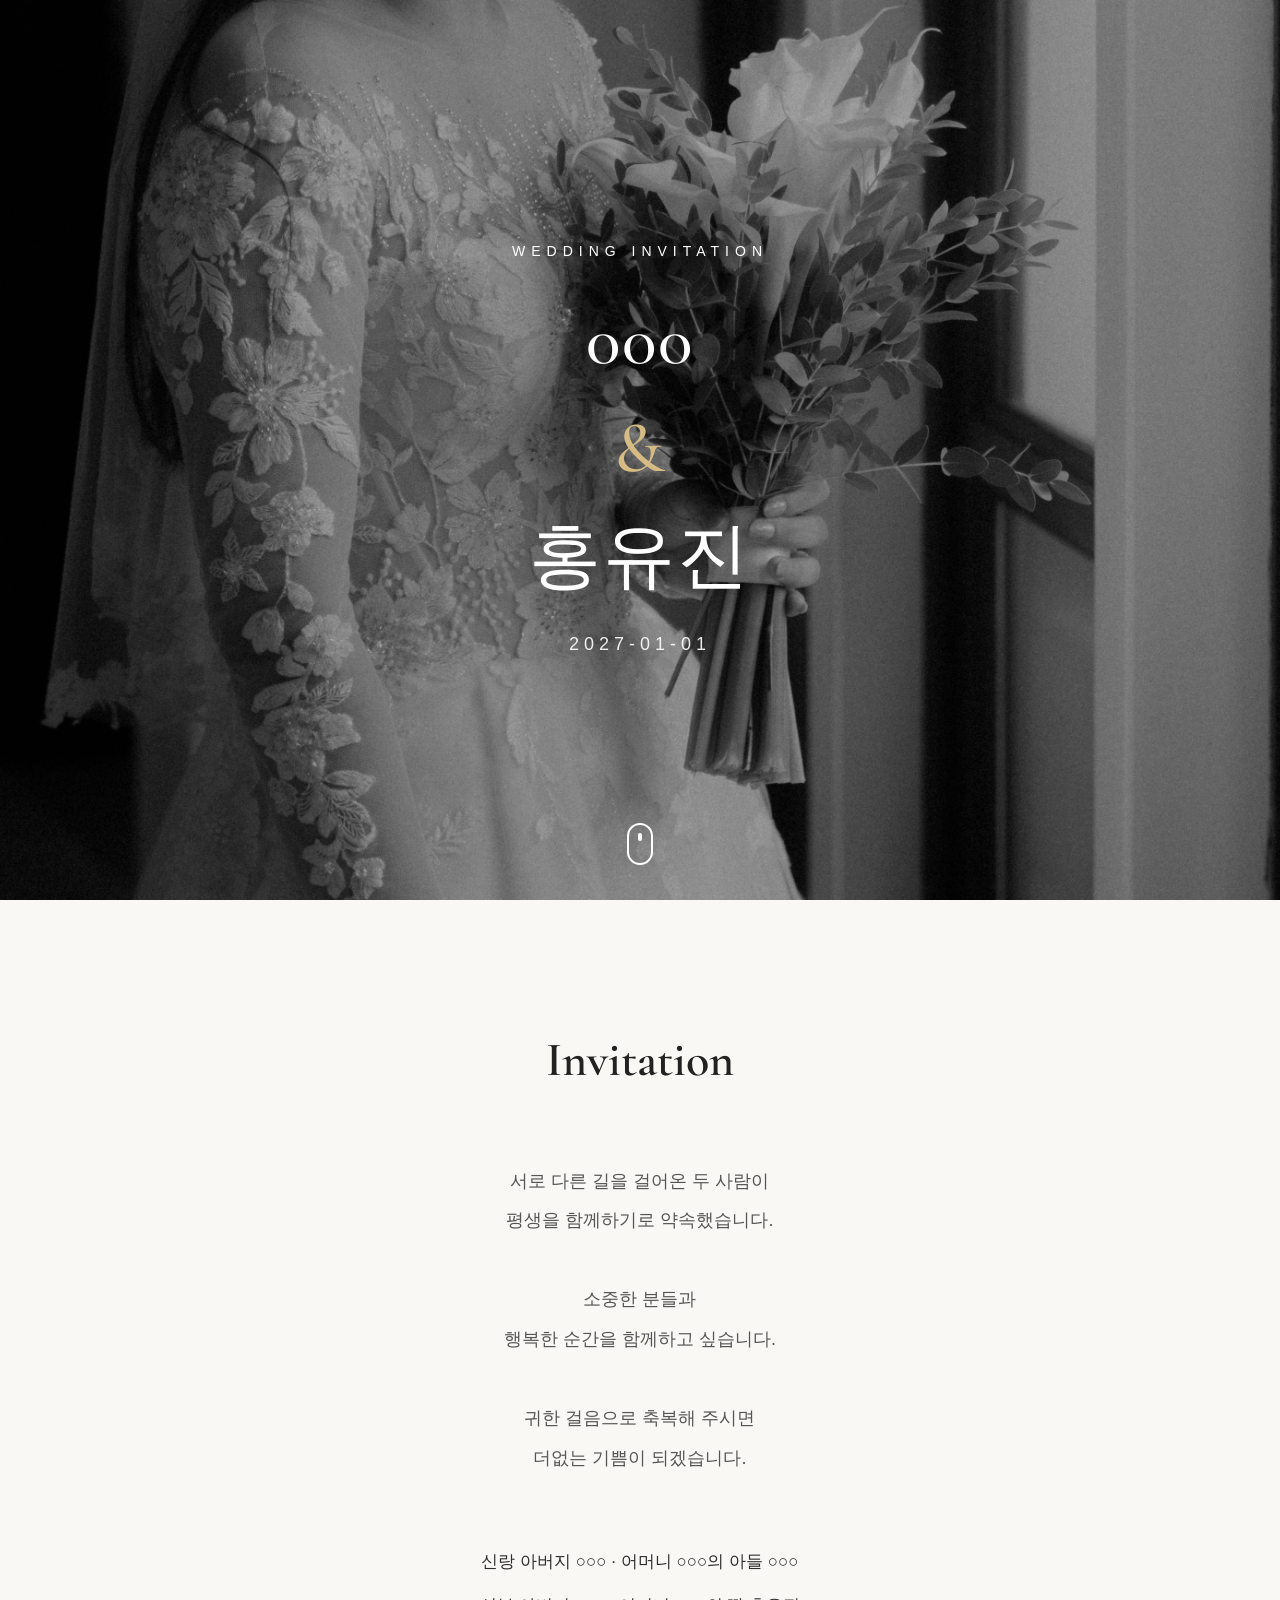
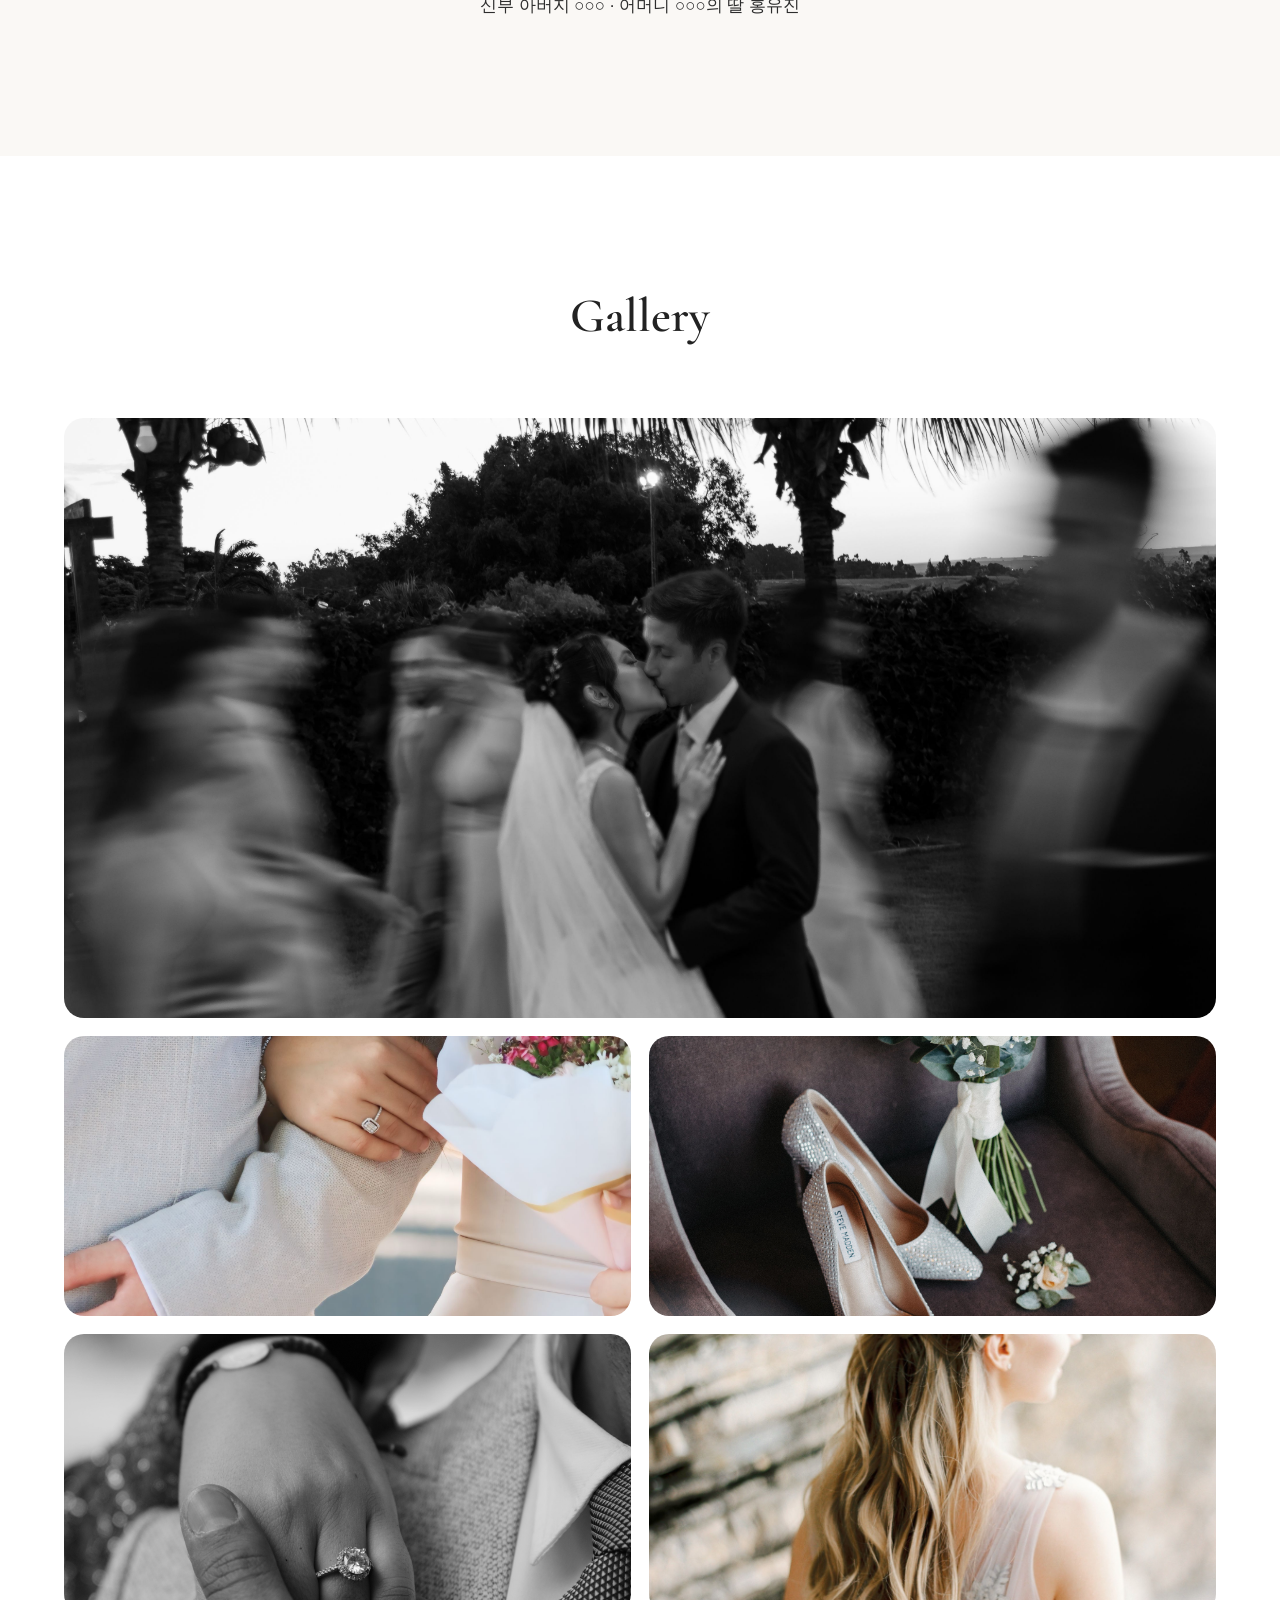
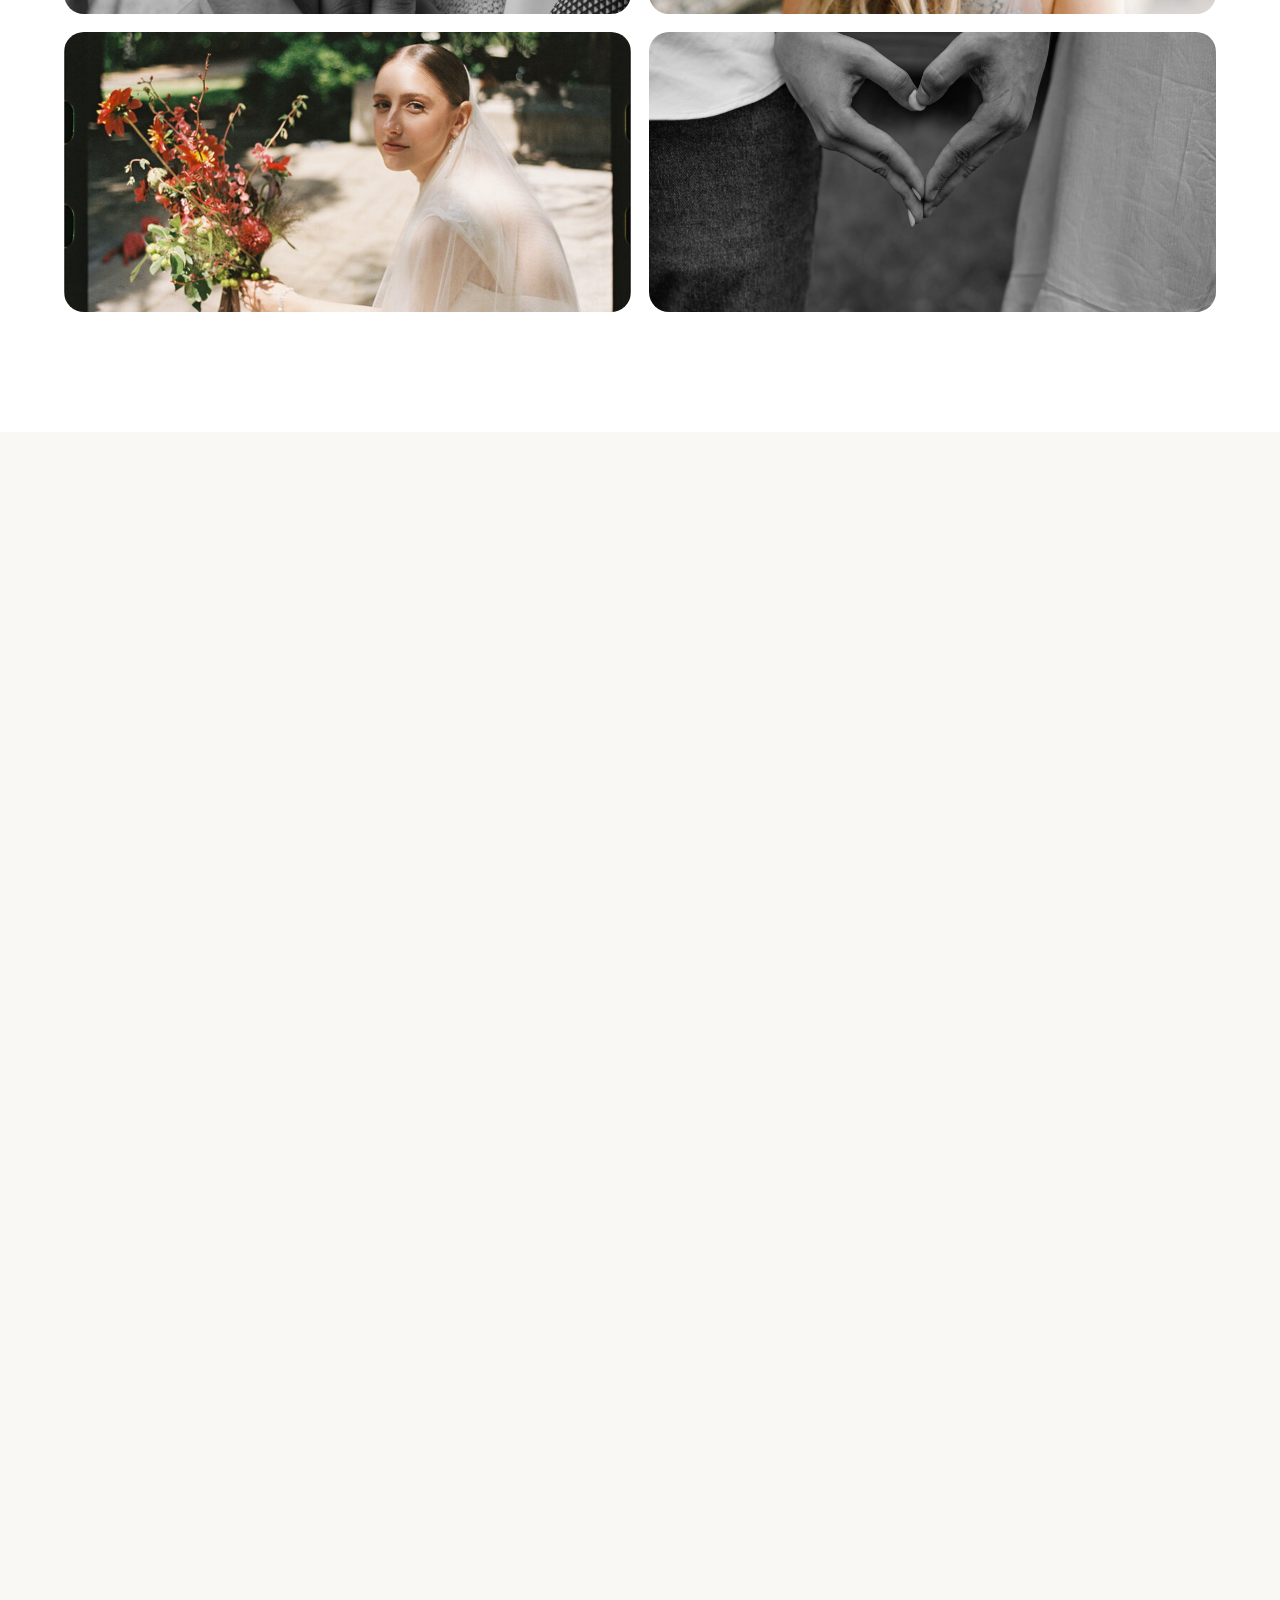
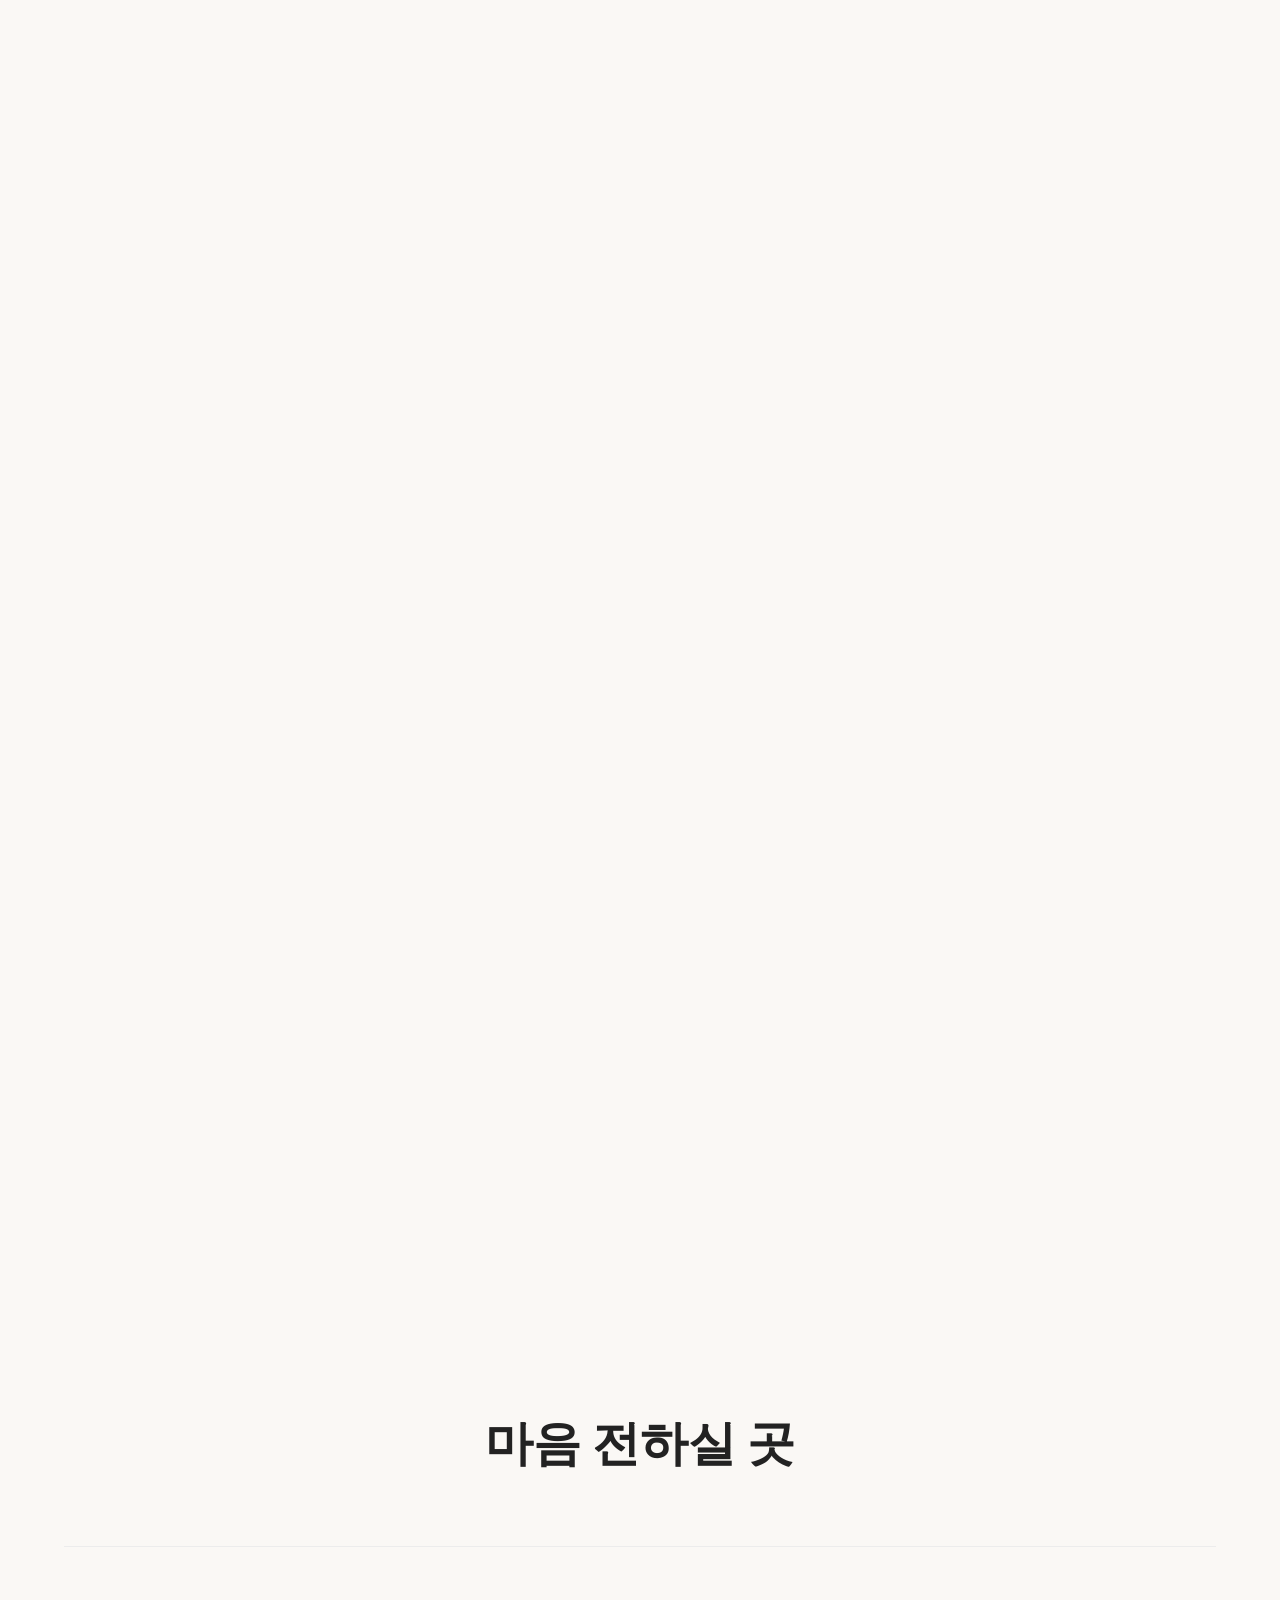
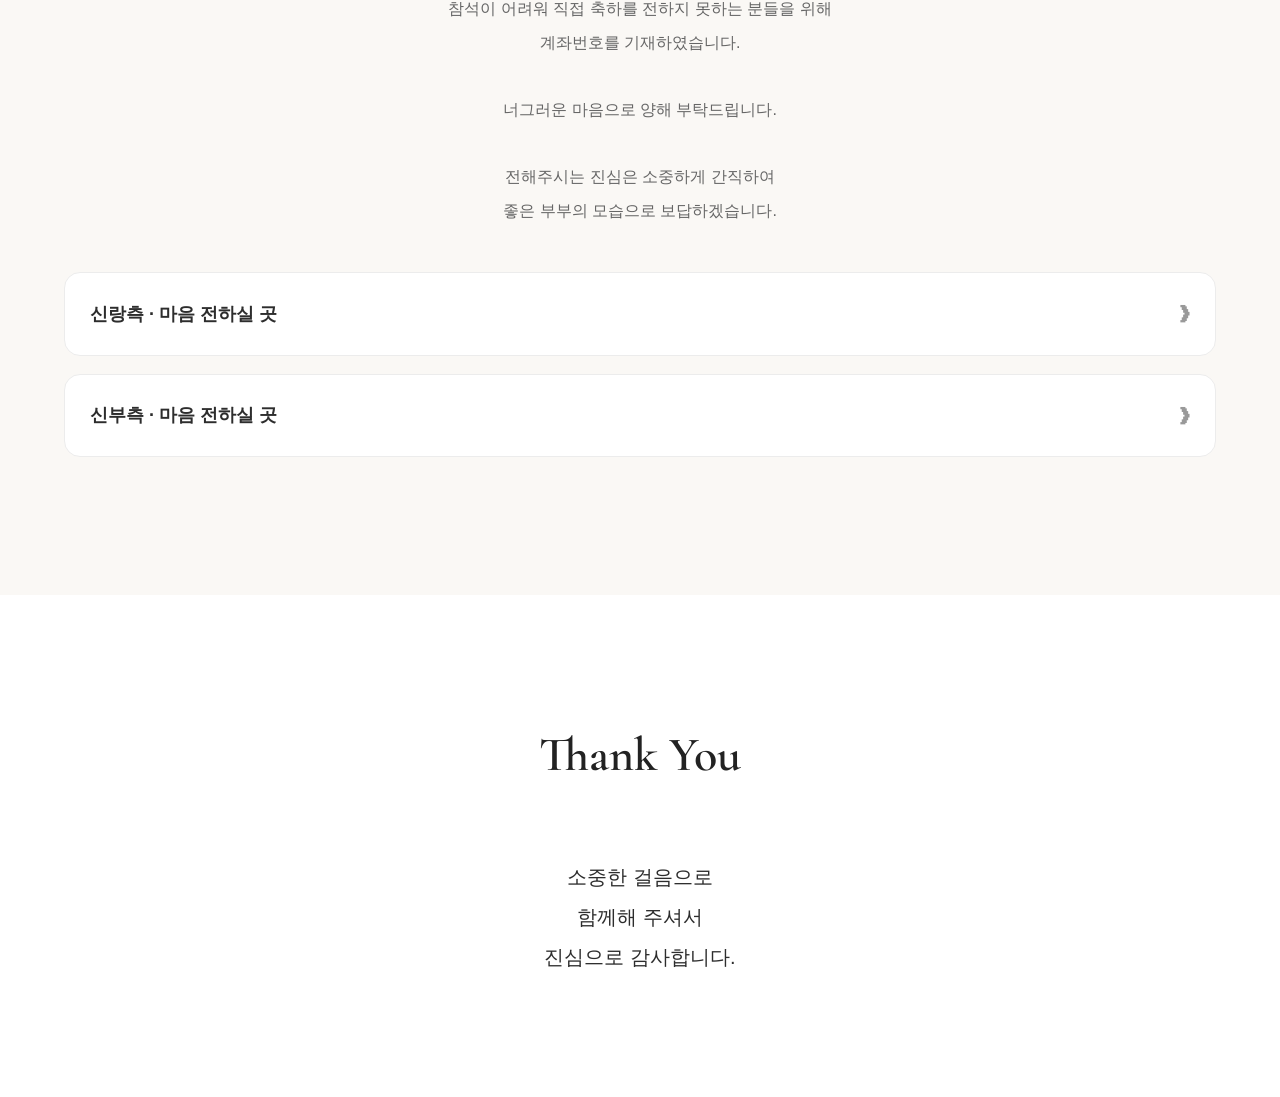
==== commit b383084c: "Add files via upload" ====
--- a/index.html
+++ b/index.html
@@ -66,9 +66,7 @@
 
         </div>
 
-        <button id="kakaoShareBtn" type="button" aria-label="카카오톡으로 청첩장 공유하기">카카오톡 공유</button>
-
-    </section>
+    </section>
 
     <!-- ================= INVITATION ================= -->
 
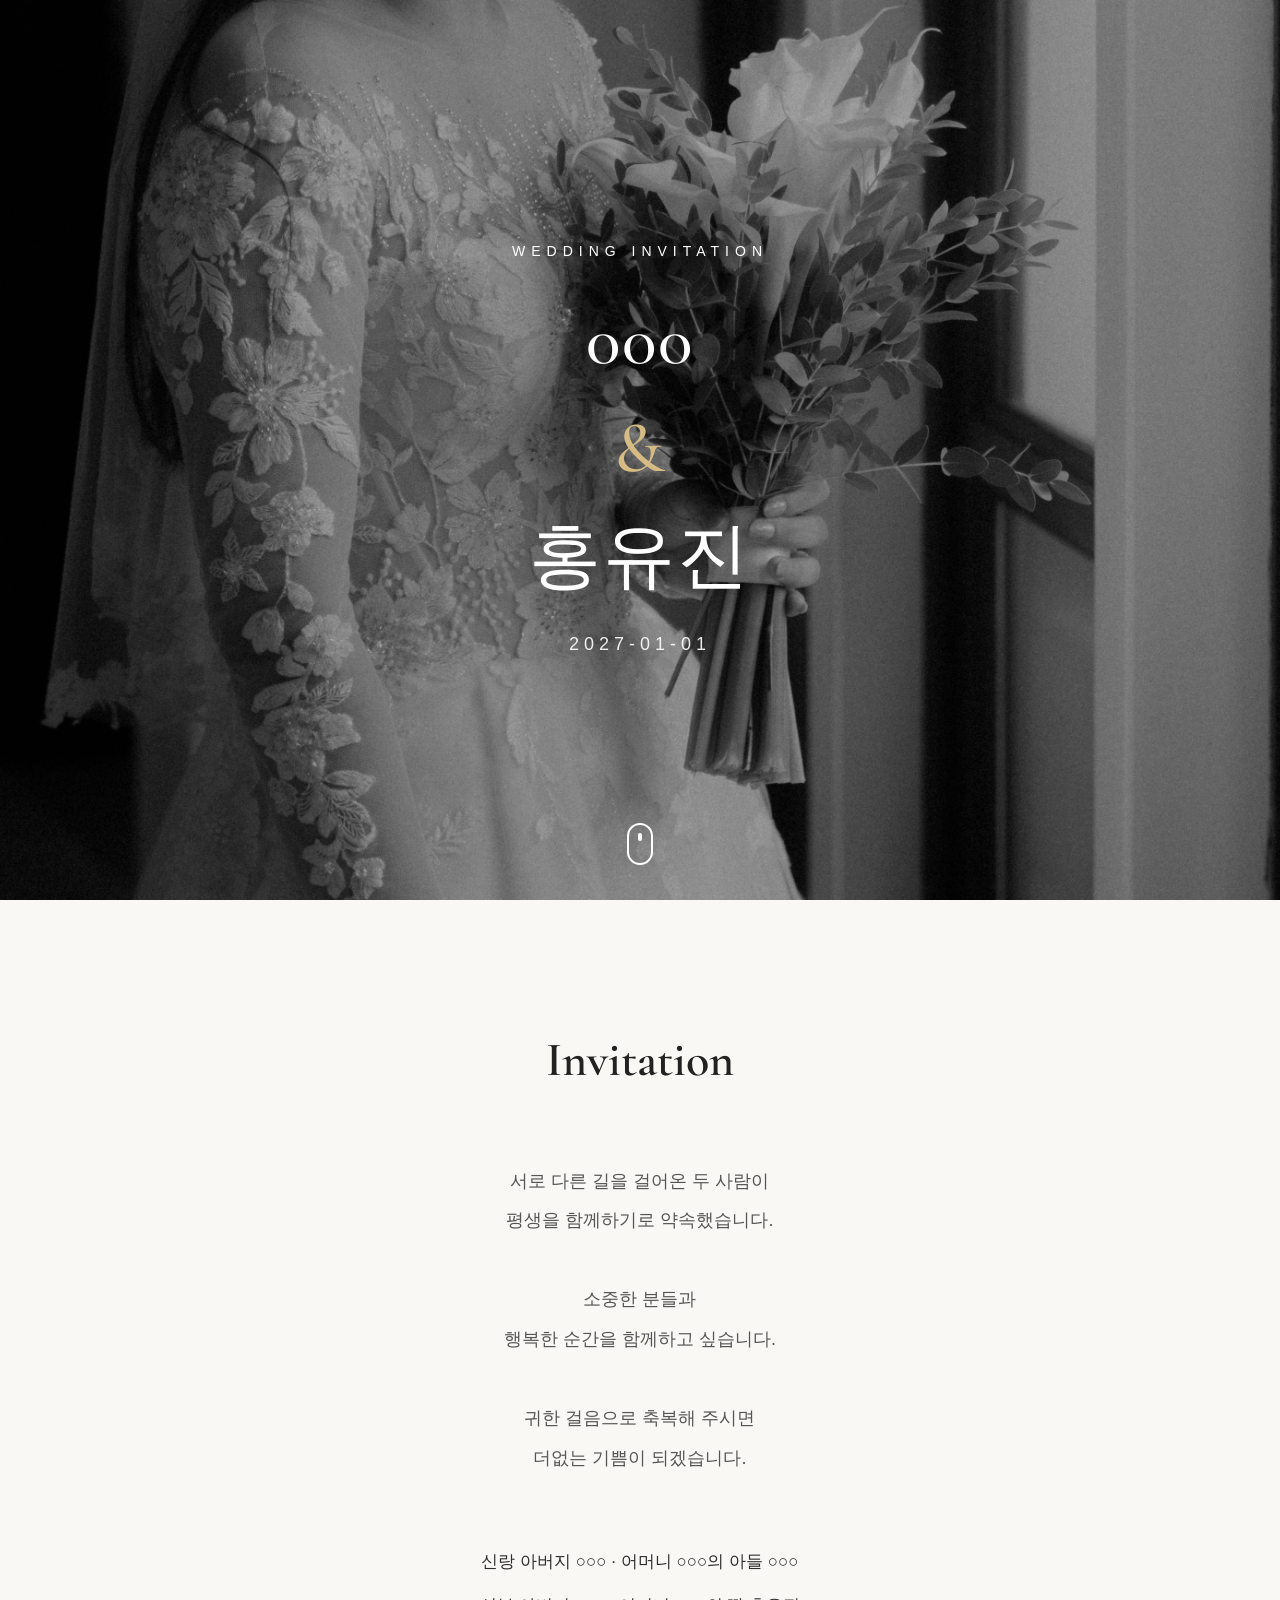
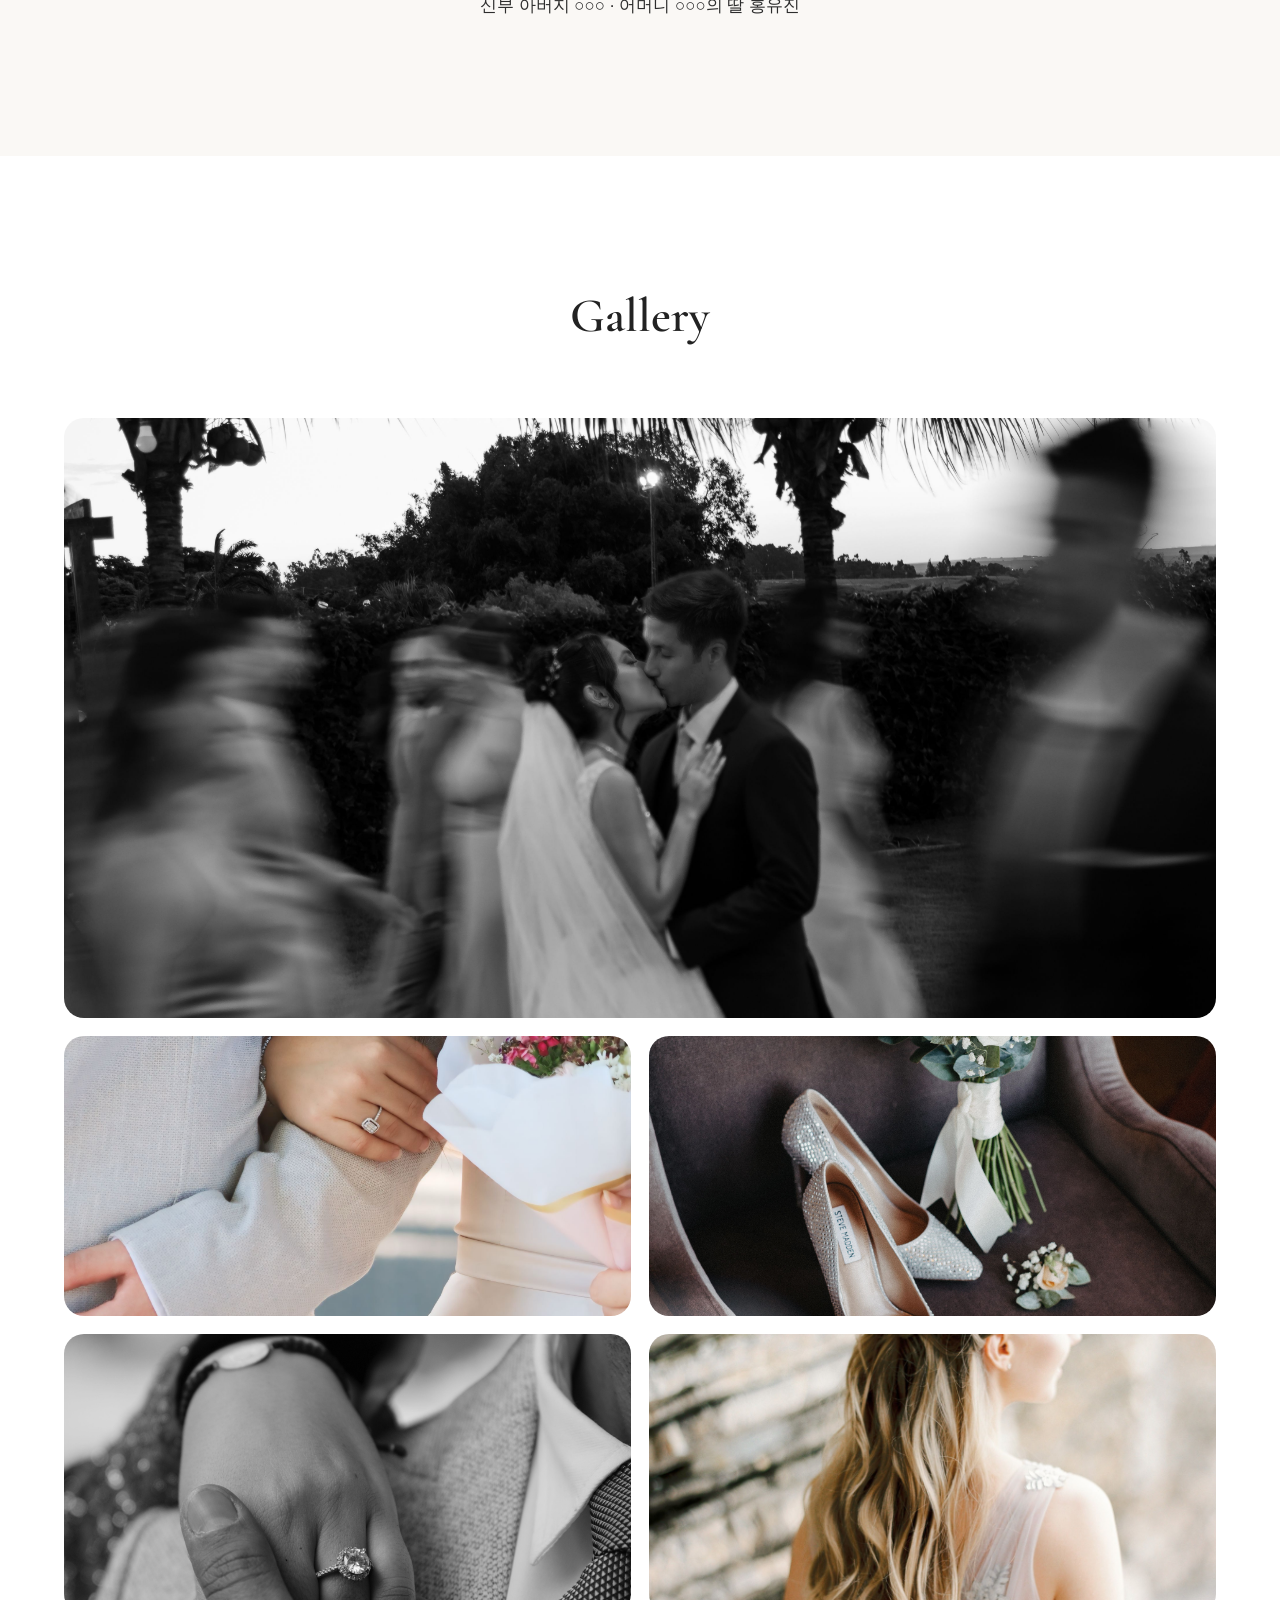
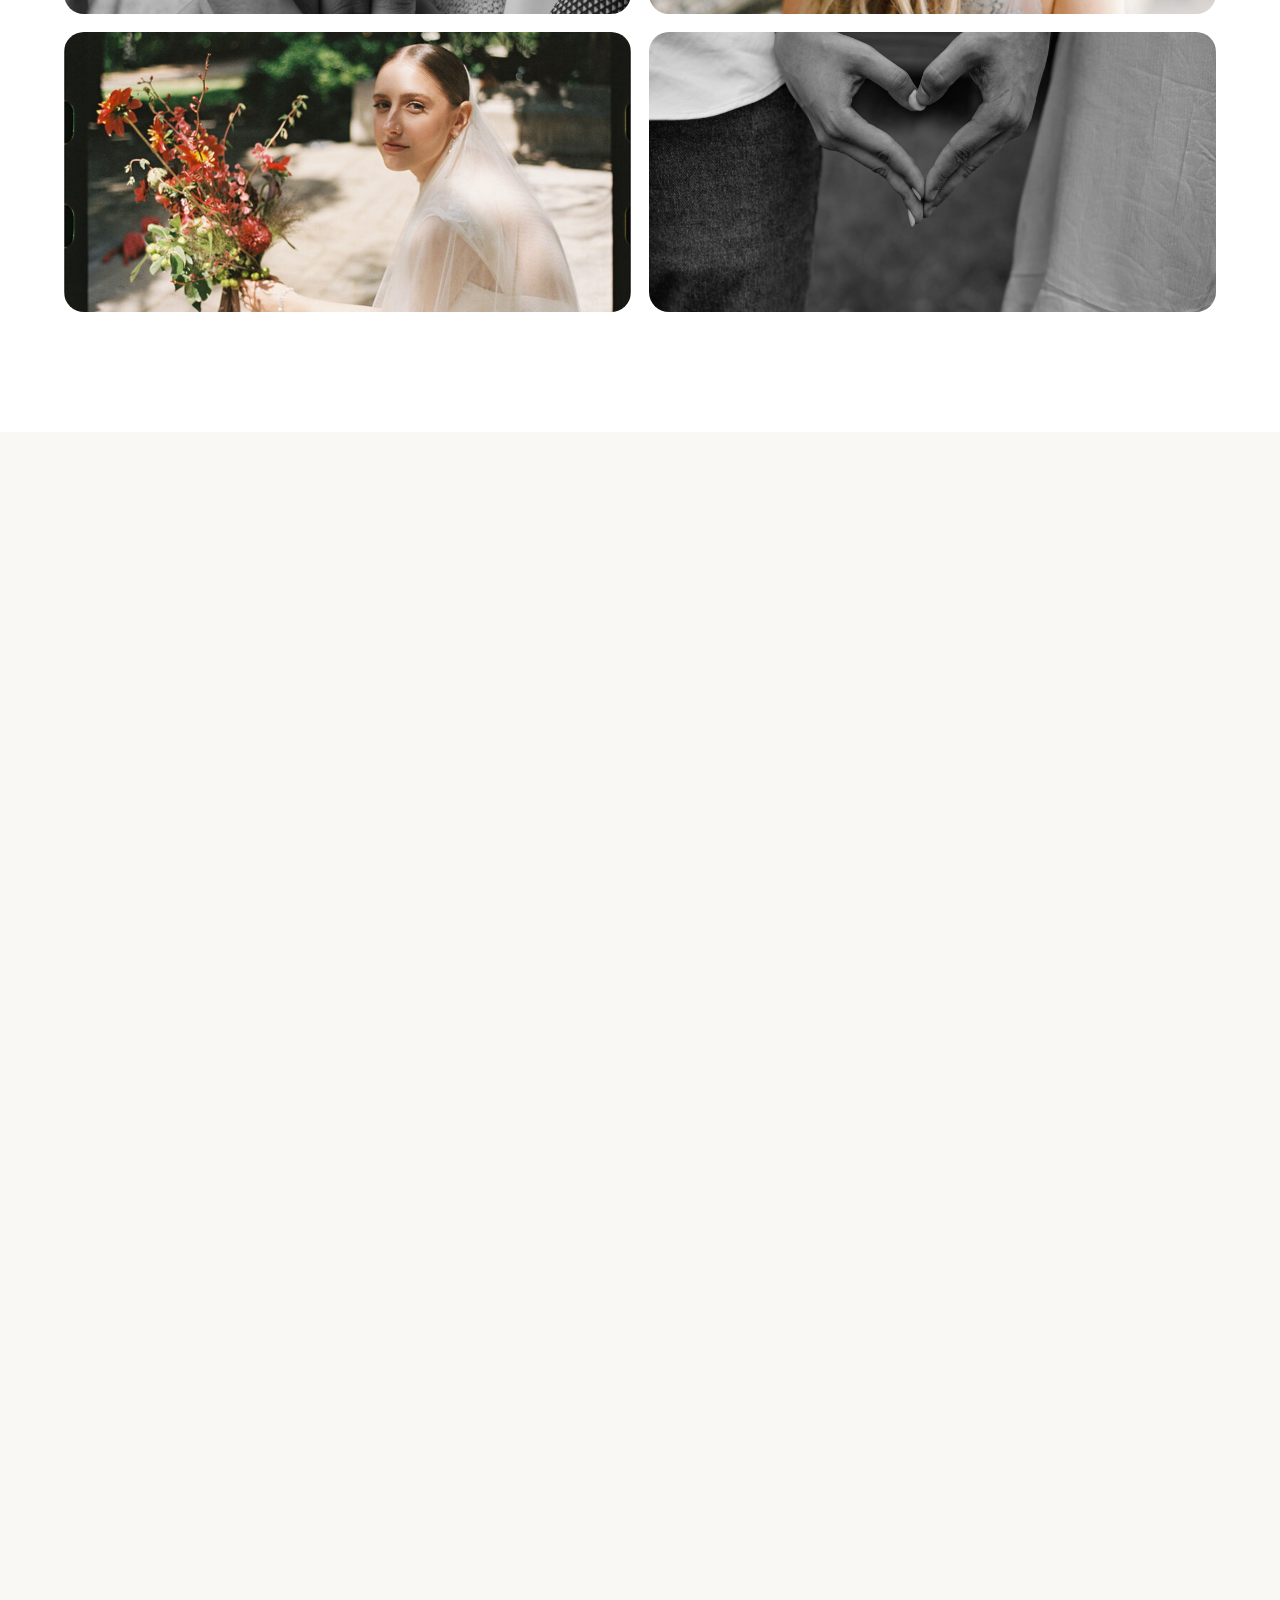
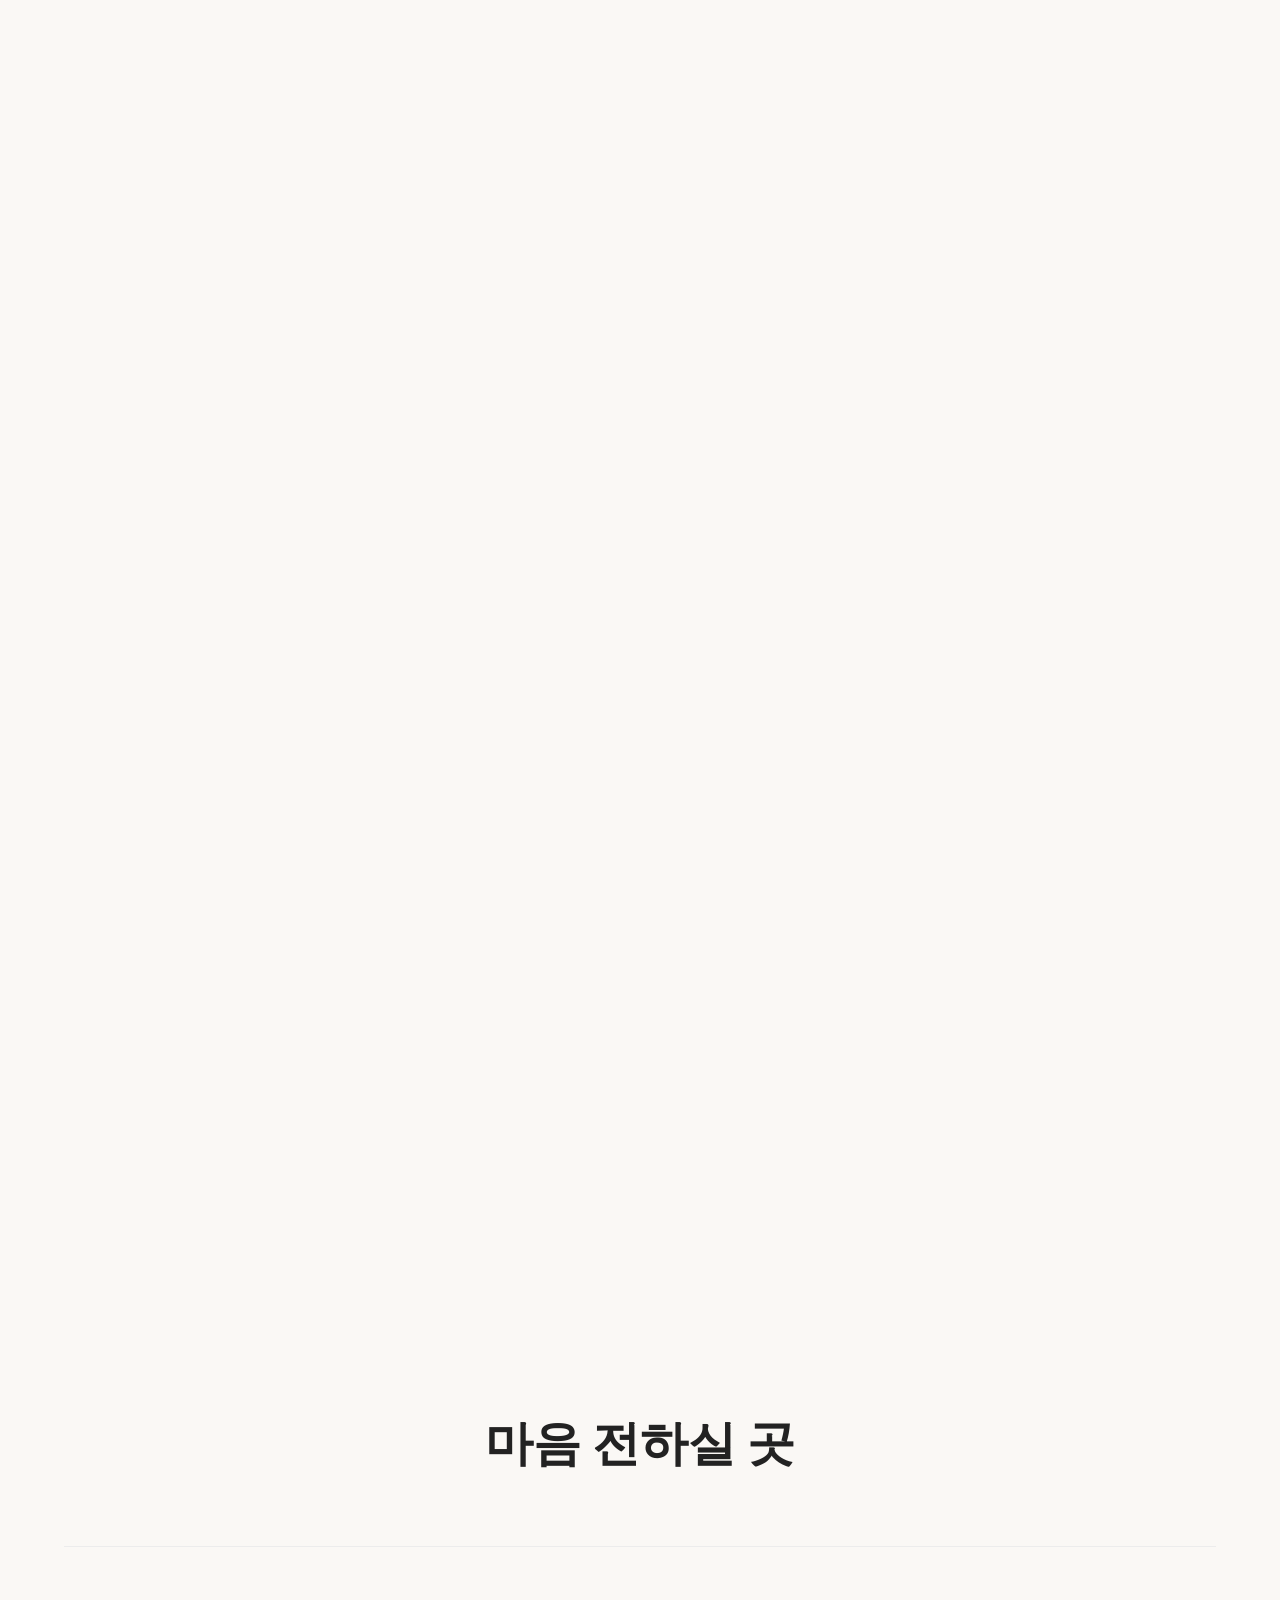
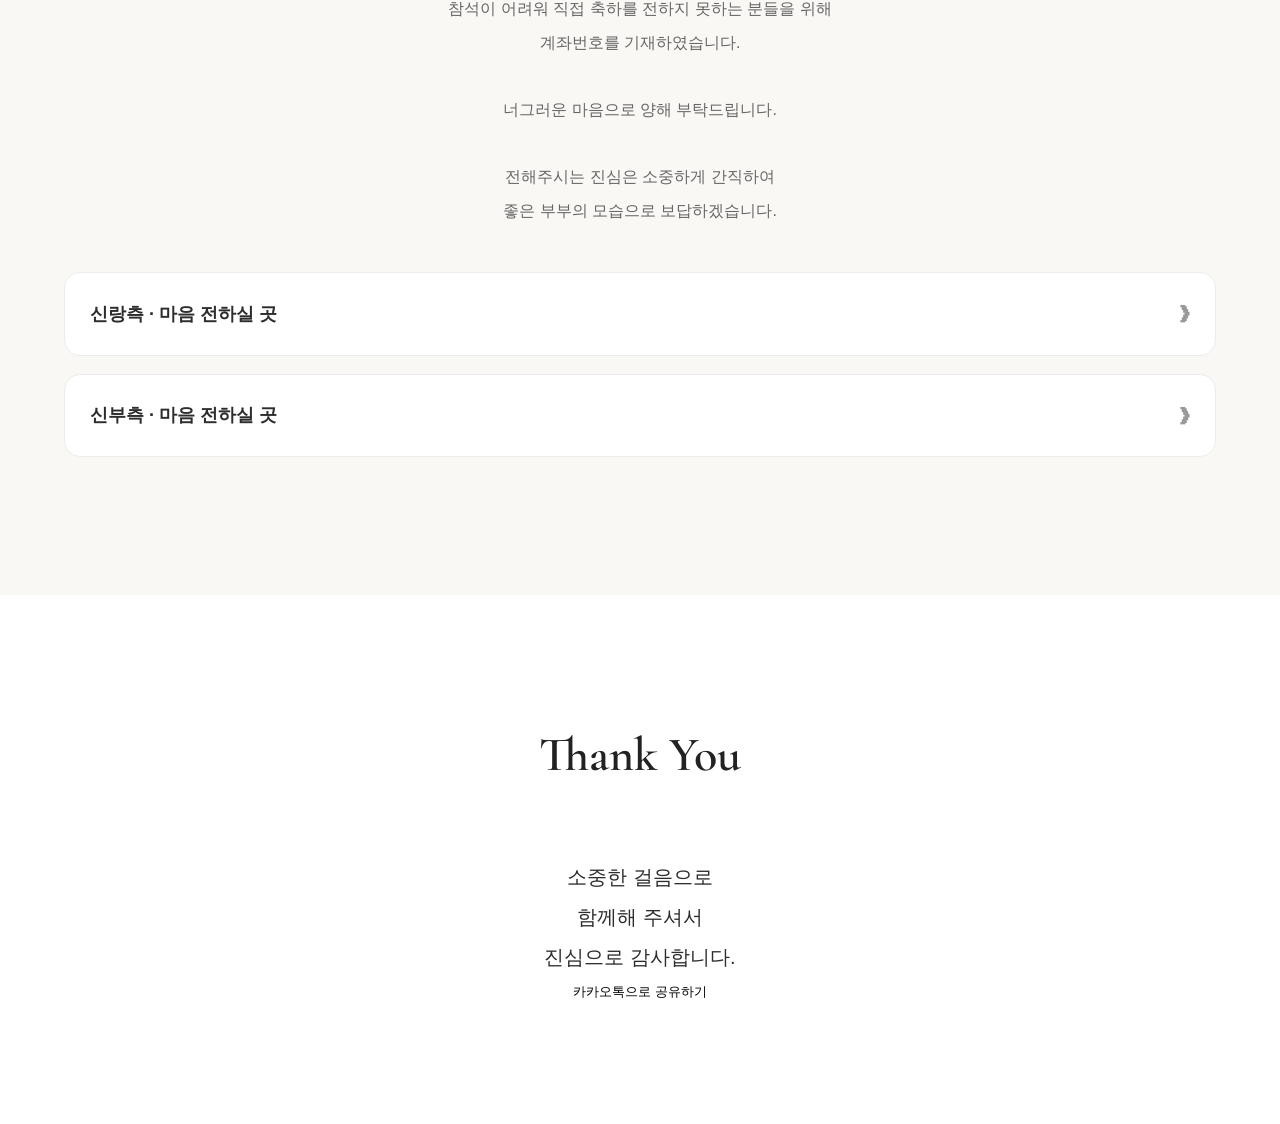
==== commit 51ab739a: "Update index.html" ====
--- a/index.html
+++ b/index.html
@@ -5,7 +5,7 @@
     <meta charset="UTF-8">
     <meta name="viewport" content="width=device-width, initial-scale=1.0">
 
-    <title>000 ♥ 홍유진 결혼합니다</title>
+    <title>000 ♥ 홍유진 결혼합니다</title>
 
     <!-- Google Font -->
     <link rel="preconnect" href="https://fonts.googleapis.com">
@@ -17,9 +17,9 @@
 
     <!-- 카카오톡 미리보기 설정 -->
     <meta property="og:type" content="website">
-    <meta property="og:title" content="000 ♥ 홍유진 결혼합니다">
-    <meta property="og:description" content="2027년 1월 1일 더베라by루클라비에서 소중한 분들을 초대합니다">
-    <meta property="og:image" content="https://jong373.github.io/weddingInvitation/images/kakao.jpg">
+    <meta property="og:title" content="000 ♥ 홍유진 결혼합니다">
+    <meta property="og:description" content="2027년 1월 1일 더베라by루클라비에서 소중한 분들을 초대합니다">
+    <meta property="og:image" content="https://jong373.github.io/weddingInvitation/images/kakao.jpg">
     <meta property="og:url" content="https://jong373.github.io/weddingInvitation/">
 
     <script src="https://t1.kakaocdn.net/kakao_js_sdk/2.8.3/kakao.min.js"
@@ -32,7 +32,7 @@
 
     <section id="hero">
 
-        <img src="images/cover.jpg" class="cover" alt="신랑과 신부의 웨딩 사진">
+        <img src="images/cover.jpg" class="cover" alt="신랑과 신부의 웨딩 사진">
 
         <div class="overlay"></div>
 
@@ -60,13 +60,13 @@
 
         </div>
 
-        <div class="scroll-down">
+        <div class="scroll-down">
 
             <span></span>
 
-        </div>
-
-    </section>
+        </div>
+
+    </section>
 
     <!-- ================= INVITATION ================= -->
 
@@ -115,13 +115,13 @@
 
             <div class="gallery-grid">
 
-                <img src="images/gallery01.jpg" loading="lazy" alt="웨딩 갤러리 사진 1">
-                <img src="images/gallery02.jpg" loading="lazy" alt="웨딩 갤러리 사진 2">
-                <img src="images/gallery03.jpg" loading="lazy" alt="웨딩 갤러리 사진 3">
-                <img src="images/gallery04.jpg" loading="lazy" alt="웨딩 갤러리 사진 4">
-                <img src="images/gallery05.jpg" loading="lazy" alt="웨딩 갤러리 사진 5">
-                <img src="images/gallery06.jpg" loading="lazy" alt="웨딩 갤러리 사진 6">
-                <img src="images/gallery07.jpg" loading="lazy" alt="웨딩 갤러리 사진 7">
+                <img src="images/gallery01.jpg" loading="lazy" alt="웨딩 갤러리 사진 1">
+                <img src="images/gallery02.jpg" loading="lazy" alt="웨딩 갤러리 사진 2">
+                <img src="images/gallery03.jpg" loading="lazy" alt="웨딩 갤러리 사진 3">
+                <img src="images/gallery04.jpg" loading="lazy" alt="웨딩 갤러리 사진 4">
+                <img src="images/gallery05.jpg" loading="lazy" alt="웨딩 갤러리 사진 5">
+                <img src="images/gallery06.jpg" loading="lazy" alt="웨딩 갤러리 사진 6">
+                <img src="images/gallery07.jpg" loading="lazy" alt="웨딩 갤러리 사진 7">
 
             </div>
 
@@ -186,7 +186,7 @@
 
             <div class="map">
 
-                <img src="images/map.jpg" alt="더베라by루클라비 약도">
+                <img src="images/map.jpg" alt="더베라by루클라비 약도">
 
             </div>
 
@@ -215,13 +215,13 @@
 
                     <button id="kakaoMapBtn">
 
-                        <img src="images/kakao-map.png" alt="">
+                        <img src="images/kakao-map.png" alt="">
                         카카오맵
                     </button>
 
                     <button id="naverMapBtn">
 
-                        <img src="images/naver-map.png" alt="">
+                        <img src="images/naver-map.png" alt="">
                         네이버지도
                     </button>
 
@@ -377,6 +377,10 @@
 
             </p>
 
+            <button id="kakaoShareBtn" class="kakao-share-btn" type="button">
+                카카오톡으로 공유하기
+            </button>
+
         </div>
 
     </section>
@@ -385,17 +389,17 @@
 
     <div id="lightbox">
 
-        <button id="closeBtn" type="button" aria-label="갤러리 닫기">
+        <button id="closeBtn" type="button" aria-label="갤러리 닫기">
             ×
         </button>
 
-        <button id="prevBtn" type="button" aria-label="이전 사진">
+        <button id="prevBtn" type="button" aria-label="이전 사진">
             ‹
         </button>
 
-        <img id="lightboxImage" alt="확대된 웨딩 사진">
-
-        <button id="nextBtn" type="button" aria-label="다음 사진">
+        <img id="lightboxImage" alt="확대된 웨딩 사진">
+
+        <button id="nextBtn" type="button" aria-label="다음 사진">
             ›
         </button>
 
@@ -411,7 +415,7 @@
 
         <div class="modal-box">
 
-            <button id="modalClose" type="button" aria-label="계좌 안내 닫기">×</button>
+            <button id="modalClose" type="button" aria-label="계좌 안내 닫기">×</button>
 
             <p id="modalBank"></p>
 
@@ -432,4 +436,4 @@
 
 </body>
 
-</html>
+</html>
--- a/style.css
+++ b/style.css
@@ -1442,21 +1442,3 @@
     }
 
 }
-
-#kakaoShareBtn{
-    position:absolute;
-    right:20px;
-    bottom:25px;
-    z-index:5;
-    padding:9px 13px;
-    border-radius:20px;
-    background:#fee500;
-    color:#191919;
-    font-size:13px;
-    font-weight:600;
-}
-
-#kakaoShareBtn:hover,
-#kakaoShareBtn:focus-visible{
-    background:#f3d900;
-}
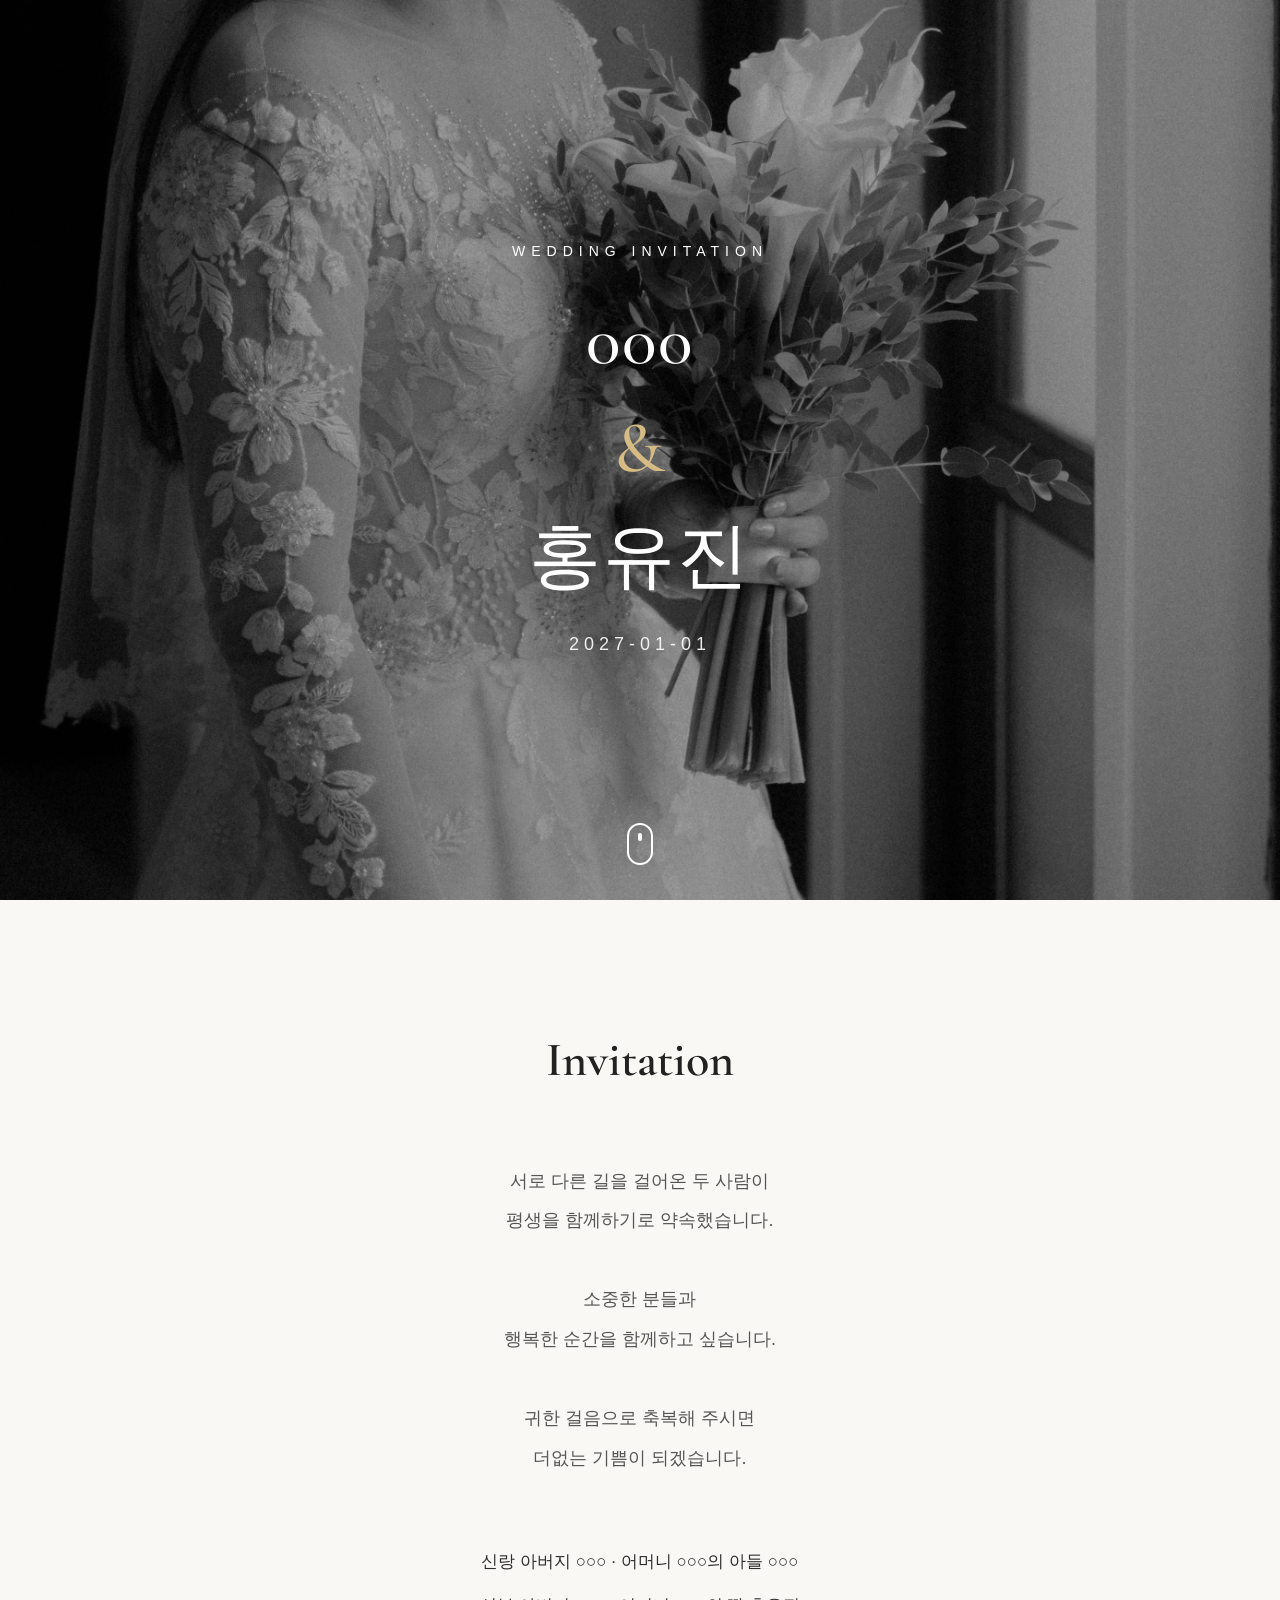
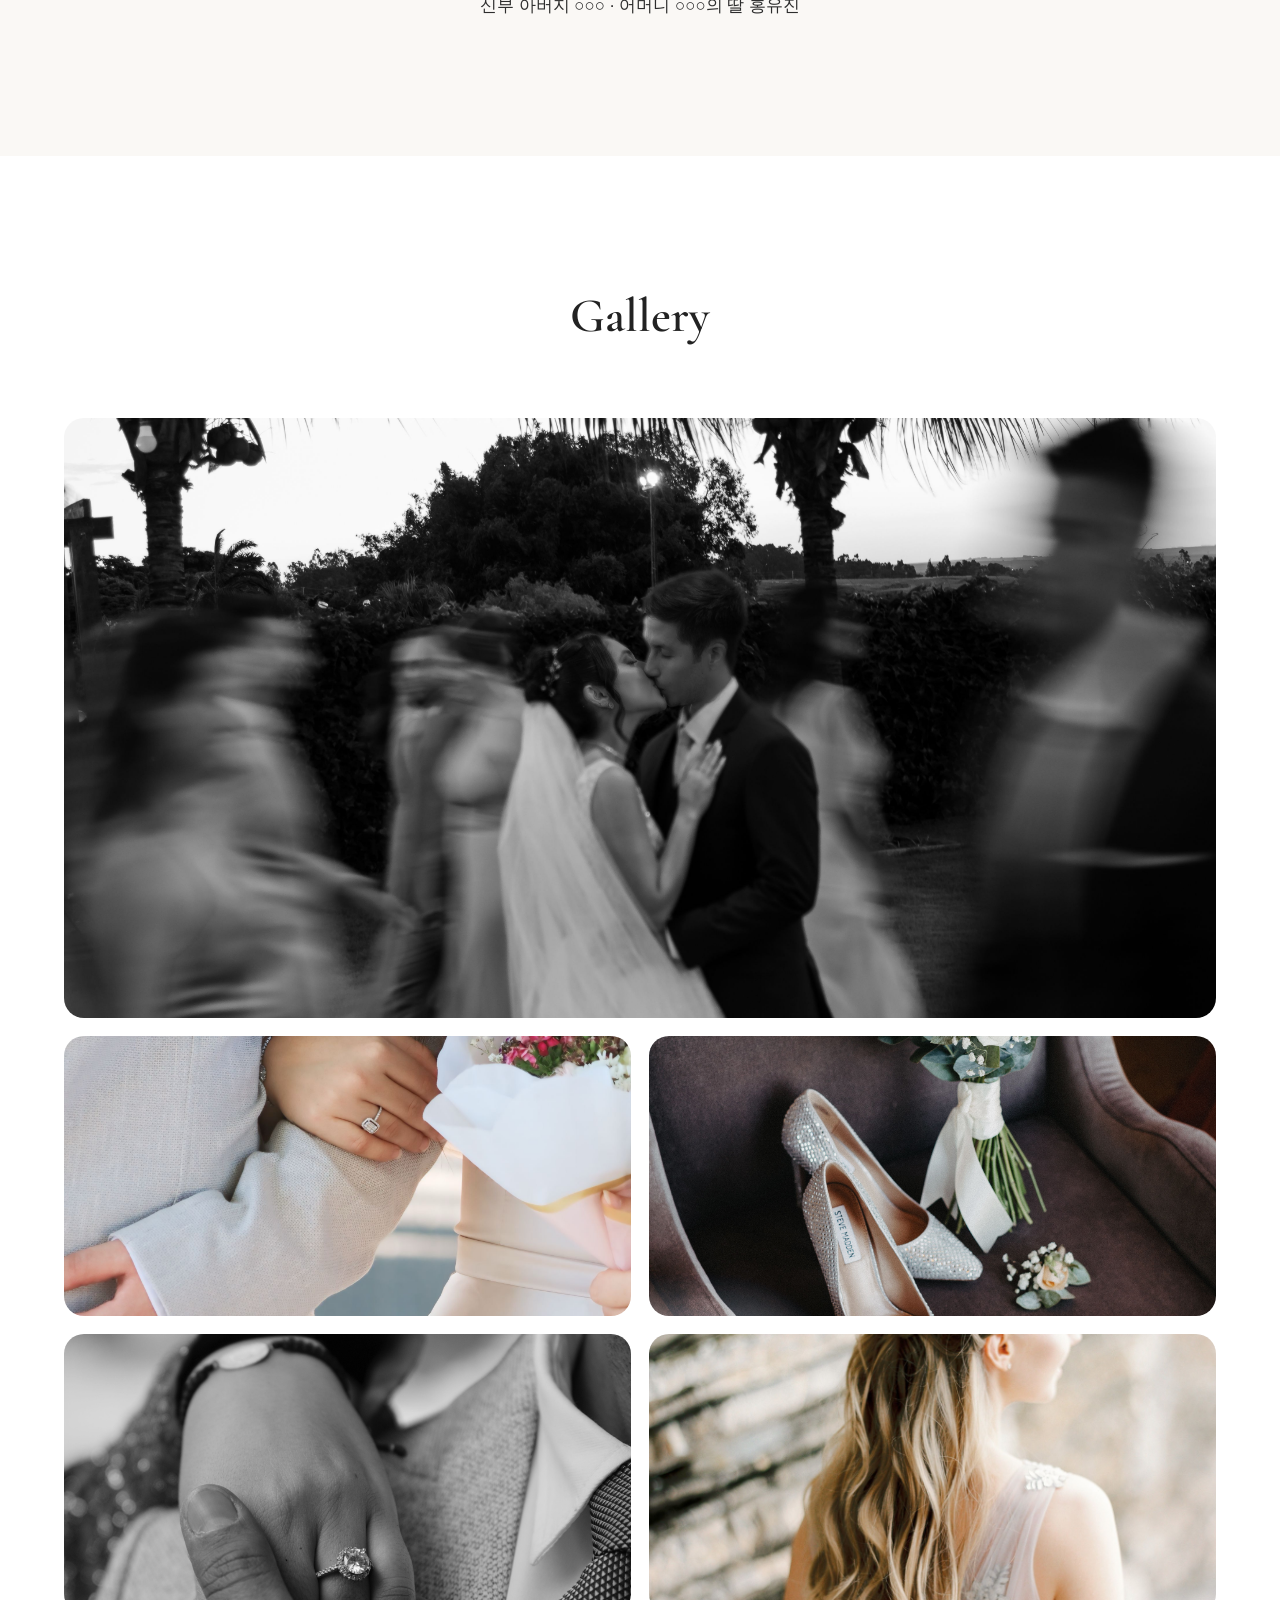
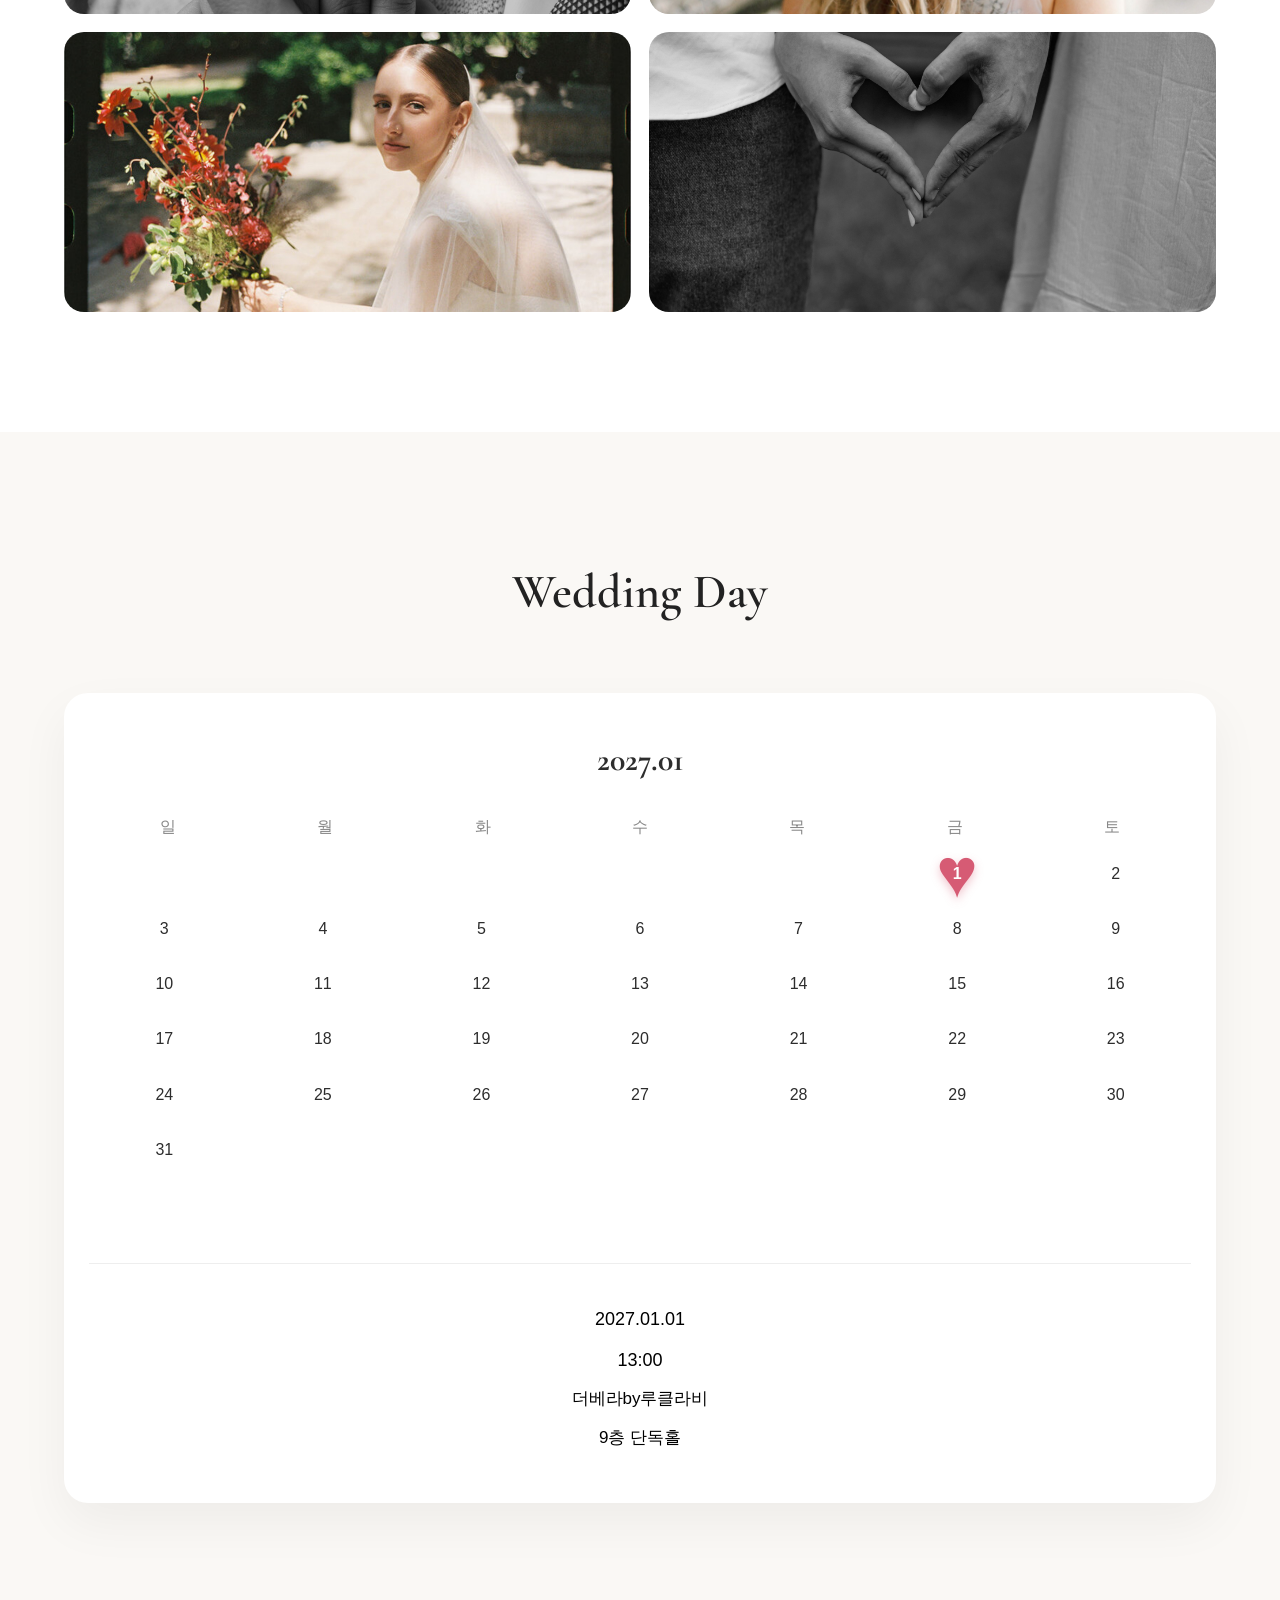
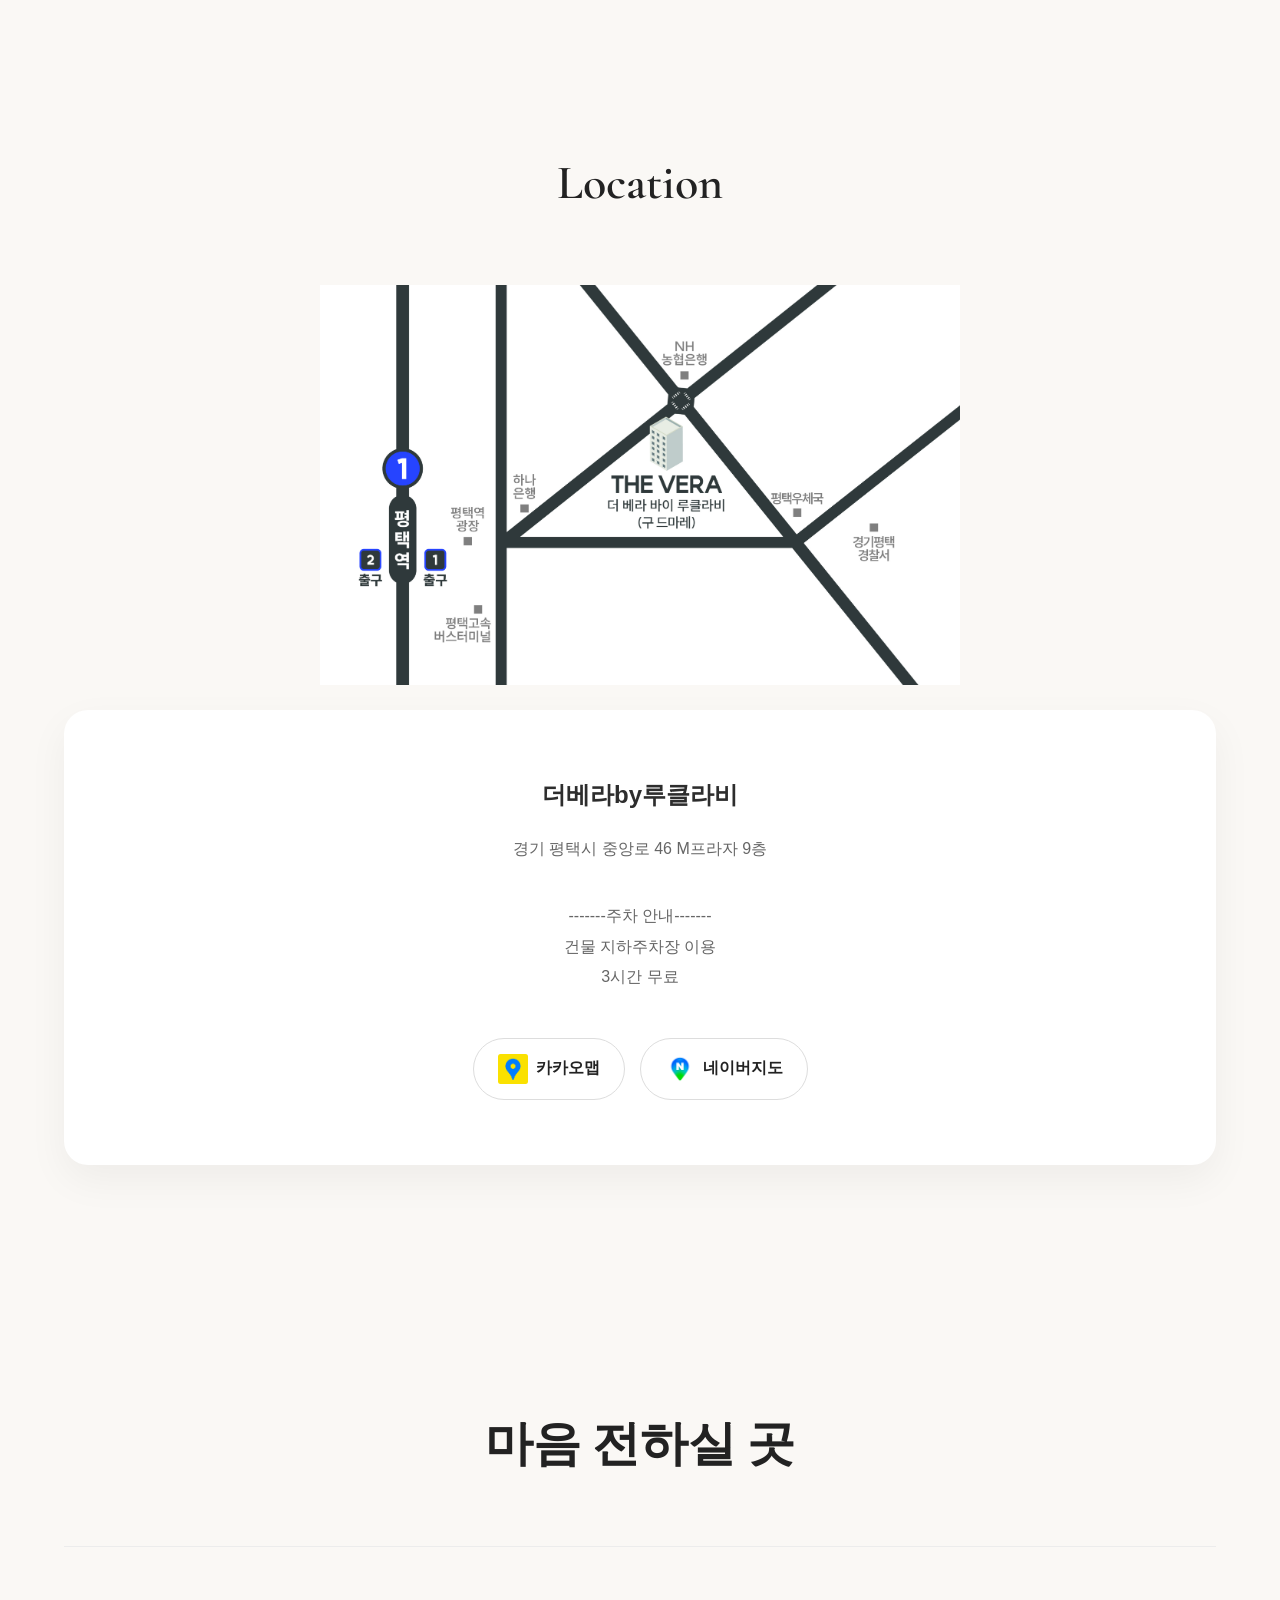
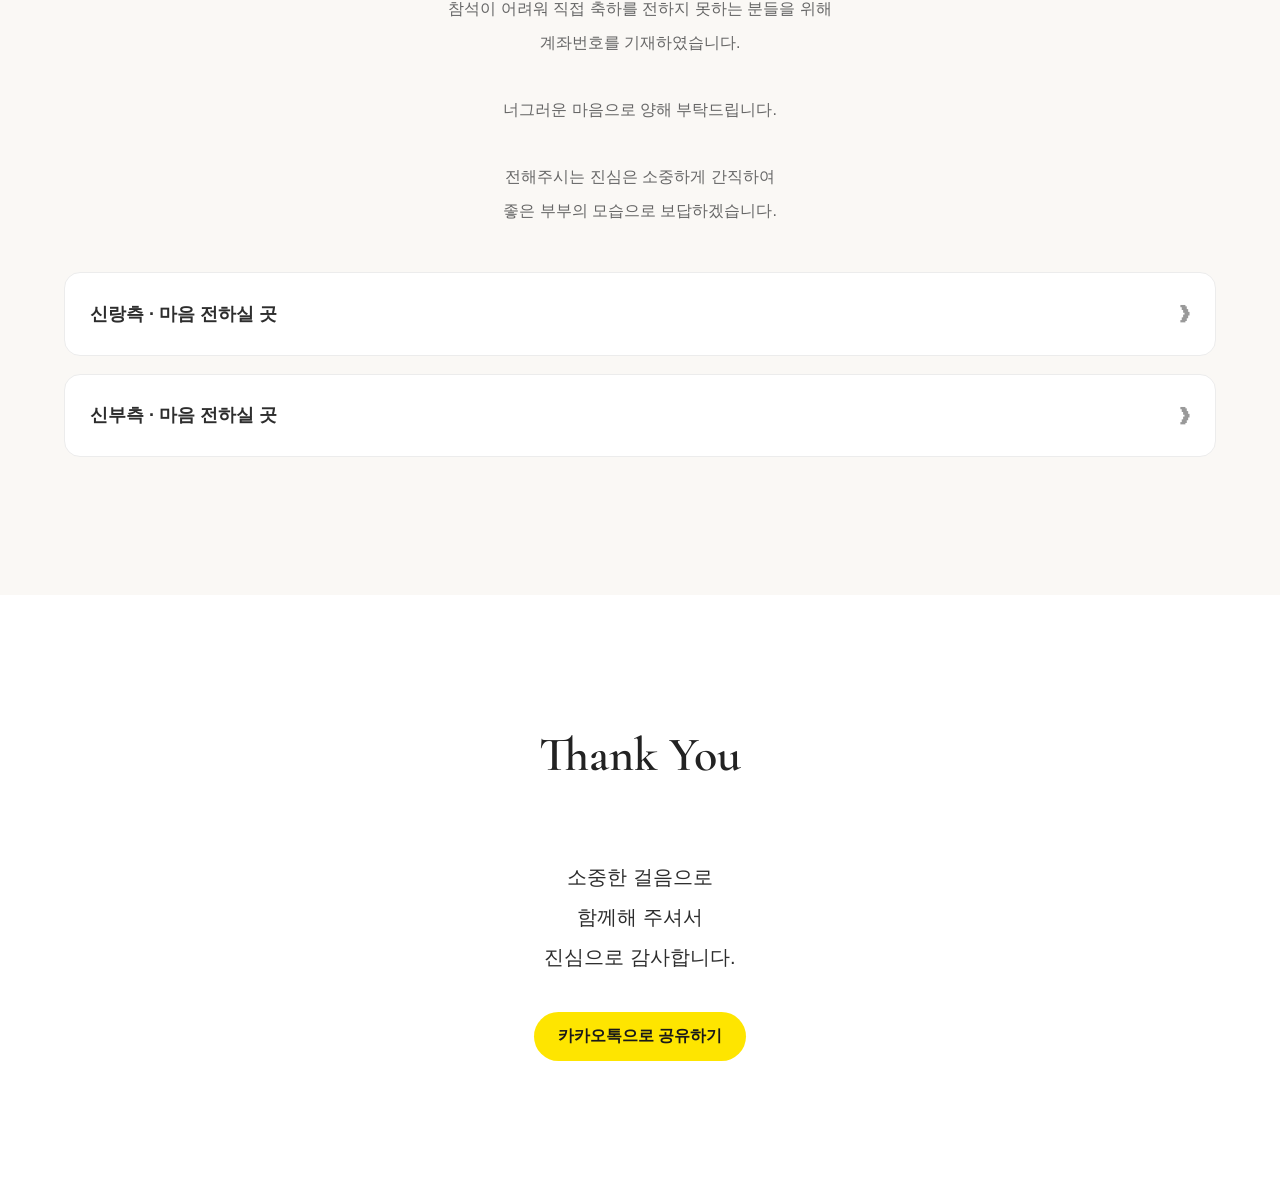
==== commit 01f899ee: "Add files via upload" ====
--- a/index.html
+++ b/index.html
@@ -5,7 +5,7 @@
     <meta charset="UTF-8">
     <meta name="viewport" content="width=device-width, initial-scale=1.0">
 
-    <title>000 ♥ 홍유진 결혼합니다</title>
+    <title>000 ♥ 홍유진 결혼합니다</title>
 
     <!-- Google Font -->
     <link rel="preconnect" href="https://fonts.googleapis.com">
@@ -17,9 +17,9 @@
 
     <!-- 카카오톡 미리보기 설정 -->
     <meta property="og:type" content="website">
-    <meta property="og:title" content="000 ♥ 홍유진 결혼합니다">
-    <meta property="og:description" content="2027년 1월 1일 더베라by루클라비에서 소중한 분들을 초대합니다">
-    <meta property="og:image" content="https://jong373.github.io/weddingInvitation/images/kakao.jpg">
+    <meta property="og:title" content="000 ♥ 홍유진 결혼합니다">
+    <meta property="og:description" content="2027년 1월 1일 더베라by루클라비에서 소중한 분들을 초대합니다">
+    <meta property="og:image" content="https://jong373.github.io/weddingInvitation/images/gallery01.jpg">
     <meta property="og:url" content="https://jong373.github.io/weddingInvitation/">
 
     <script src="https://t1.kakaocdn.net/kakao_js_sdk/2.8.3/kakao.min.js"
@@ -32,7 +32,7 @@
 
     <section id="hero">
 
-        <img src="images/cover.jpg" class="cover" alt="신랑과 신부의 웨딩 사진">
+        <img src="images/cover.jpg" class="cover" alt="신랑과 신부의 웨딩 사진">
 
         <div class="overlay"></div>
 
@@ -60,13 +60,13 @@
 
         </div>
 
-        <div class="scroll-down">
+        <div class="scroll-down">
 
             <span></span>
 
-        </div>
-
-    </section>
+        </div>
+
+    </section>
 
     <!-- ================= INVITATION ================= -->
 
@@ -115,13 +115,13 @@
 
             <div class="gallery-grid">
 
-                <img src="images/gallery01.jpg" loading="lazy" alt="웨딩 갤러리 사진 1">
-                <img src="images/gallery02.jpg" loading="lazy" alt="웨딩 갤러리 사진 2">
-                <img src="images/gallery03.jpg" loading="lazy" alt="웨딩 갤러리 사진 3">
-                <img src="images/gallery04.jpg" loading="lazy" alt="웨딩 갤러리 사진 4">
-                <img src="images/gallery05.jpg" loading="lazy" alt="웨딩 갤러리 사진 5">
-                <img src="images/gallery06.jpg" loading="lazy" alt="웨딩 갤러리 사진 6">
-                <img src="images/gallery07.jpg" loading="lazy" alt="웨딩 갤러리 사진 7">
+                <img src="images/gallery01.jpg" loading="lazy" alt="웨딩 갤러리 사진 1">
+                <img src="images/gallery02.jpg" loading="lazy" alt="웨딩 갤러리 사진 2">
+                <img src="images/gallery03.jpg" loading="lazy" alt="웨딩 갤러리 사진 3">
+                <img src="images/gallery04.jpg" loading="lazy" alt="웨딩 갤러리 사진 4">
+                <img src="images/gallery05.jpg" loading="lazy" alt="웨딩 갤러리 사진 5">
+                <img src="images/gallery06.jpg" loading="lazy" alt="웨딩 갤러리 사진 6">
+                <img src="images/gallery07.jpg" loading="lazy" alt="웨딩 갤러리 사진 7">
 
             </div>
 
@@ -186,7 +186,7 @@
 
             <div class="map">
 
-                <img src="images/map.jpg" alt="더베라by루클라비 약도">
+                <img src="images/map.jpg" alt="더베라by루클라비 약도">
 
             </div>
 
@@ -215,13 +215,13 @@
 
                     <button id="kakaoMapBtn">
 
-                        <img src="images/kakao-map.png" alt="">
+                        <img src="images/kakao-map.png" alt="">
                         카카오맵
                     </button>
 
                     <button id="naverMapBtn">
 
-                        <img src="images/naver-map.png" alt="">
+                        <img src="images/naver-map.png" alt="">
                         네이버지도
                     </button>
 
@@ -367,21 +367,21 @@
 
             <h2>Thank You</h2>
 
-            <p>
+            <p>
 
                 소중한 걸음으로<br>
 
                 함께해 주셔서<br>
 
-                진심으로 감사합니다.
-
-            </p>
-
-            <button id="kakaoShareBtn" class="kakao-share-btn" type="button">
-                카카오톡으로 공유하기
-            </button>
-
-        </div>
+                진심으로 감사합니다.
+
+            </p>
+
+            <button id="kakaoShareBtn" class="kakao-share-btn" type="button">
+                카카오톡으로 공유하기
+            </button>
+
+        </div>
 
     </section>
 
@@ -389,17 +389,17 @@
 
     <div id="lightbox">
 
-        <button id="closeBtn" type="button" aria-label="갤러리 닫기">
+        <button id="closeBtn" type="button" aria-label="갤러리 닫기">
             ×
         </button>
 
-        <button id="prevBtn" type="button" aria-label="이전 사진">
+        <button id="prevBtn" type="button" aria-label="이전 사진">
             ‹
         </button>
 
-        <img id="lightboxImage" alt="확대된 웨딩 사진">
-
-        <button id="nextBtn" type="button" aria-label="다음 사진">
+        <img id="lightboxImage" alt="확대된 웨딩 사진">
+
+        <button id="nextBtn" type="button" aria-label="다음 사진">
             ›
         </button>
 
@@ -415,7 +415,7 @@
 
         <div class="modal-box">
 
-            <button id="modalClose" type="button" aria-label="계좌 안내 닫기">×</button>
+            <button id="modalClose" type="button" aria-label="계좌 안내 닫기">×</button>
 
             <p id="modalBank"></p>
 
@@ -436,4 +436,4 @@
 
 </body>
 
-</html>
+</html>
--- a/style.css
+++ b/style.css
@@ -633,7 +633,7 @@
 
 }
 
-#thanks p{
+#thanks p{
 
     font-size:20px;
 
@@ -1442,3 +1442,20 @@
     }
 
 }
+
+.kakao-share-btn{
+    margin-top:35px;
+    padding:14px 24px;
+    border-radius:50px;
+    background:#fee500;
+    color:#191919;
+    font-size:16px;
+    font-weight:600;
+    transition:transform .2s ease, background .2s ease;
+}
+
+.kakao-share-btn:hover,
+.kakao-share-btn:focus-visible{
+    background:#f3d900;
+    transform:translateY(-2px);
+}
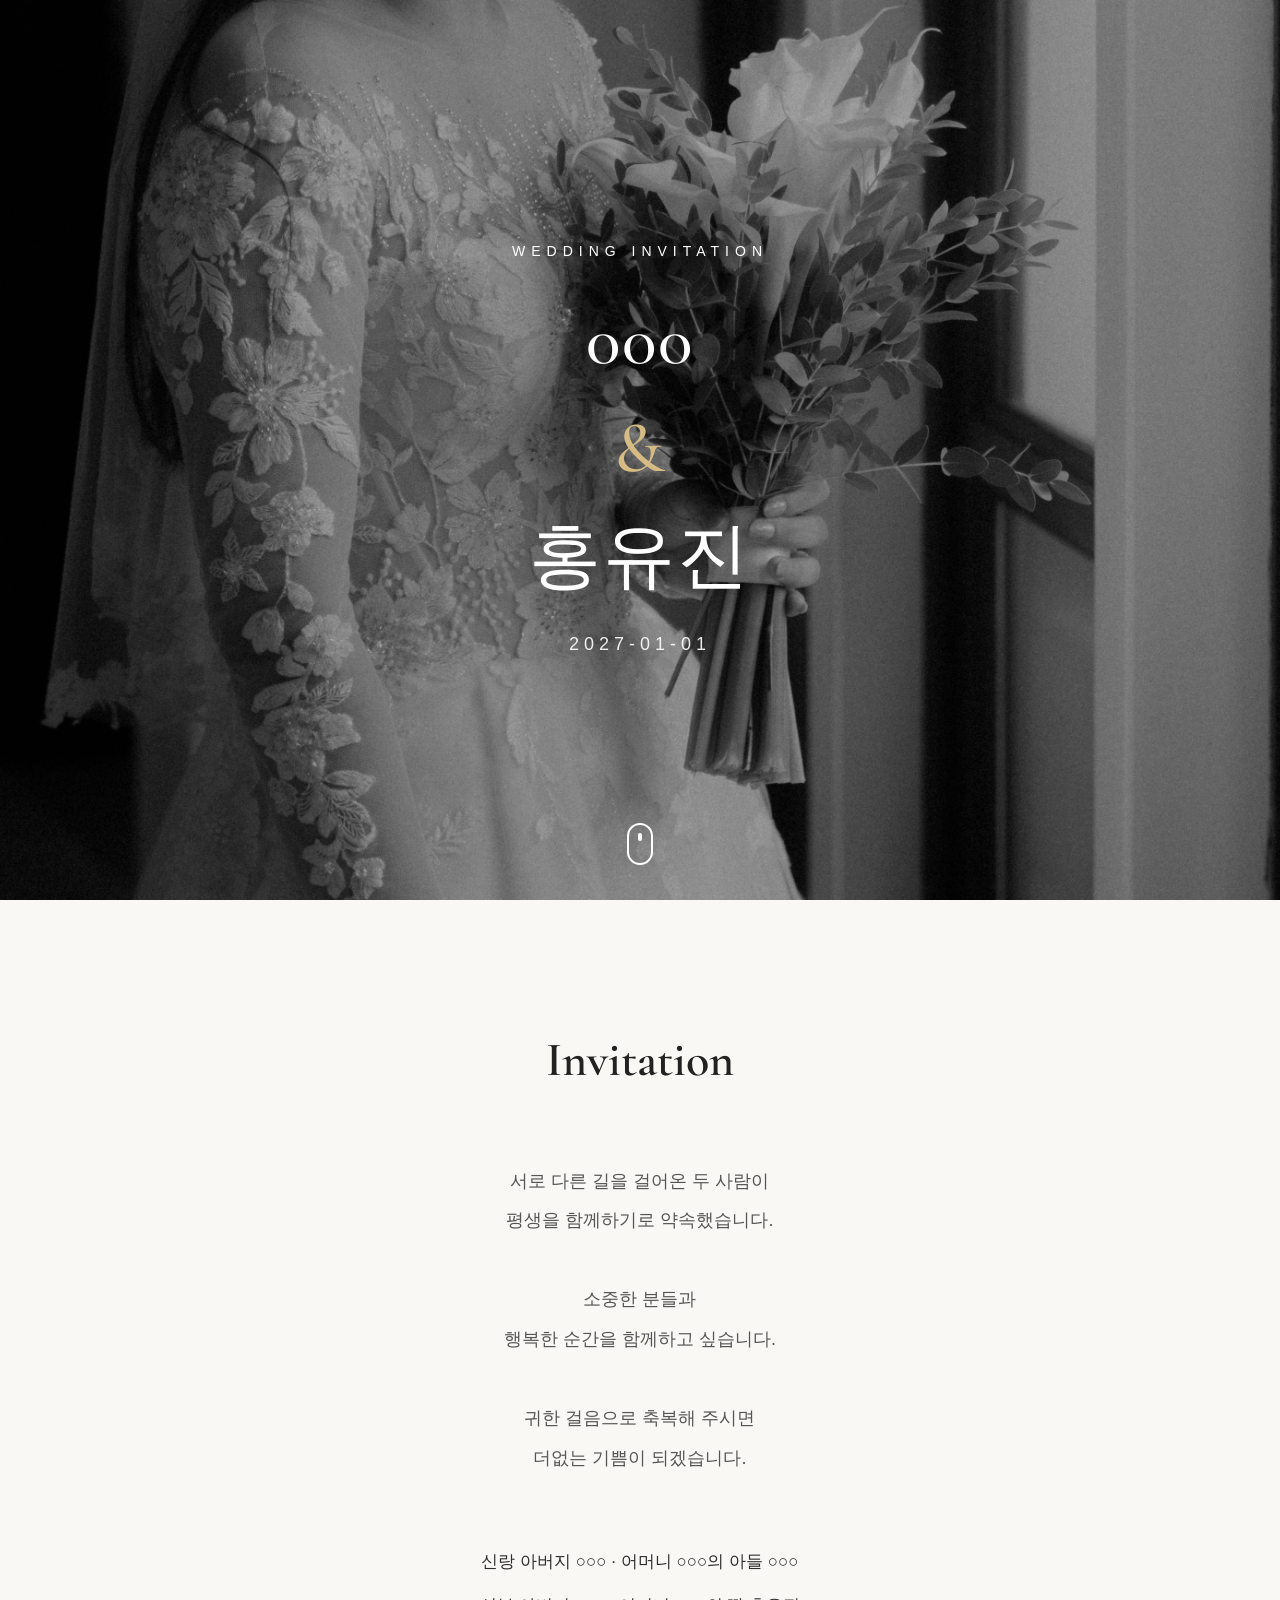
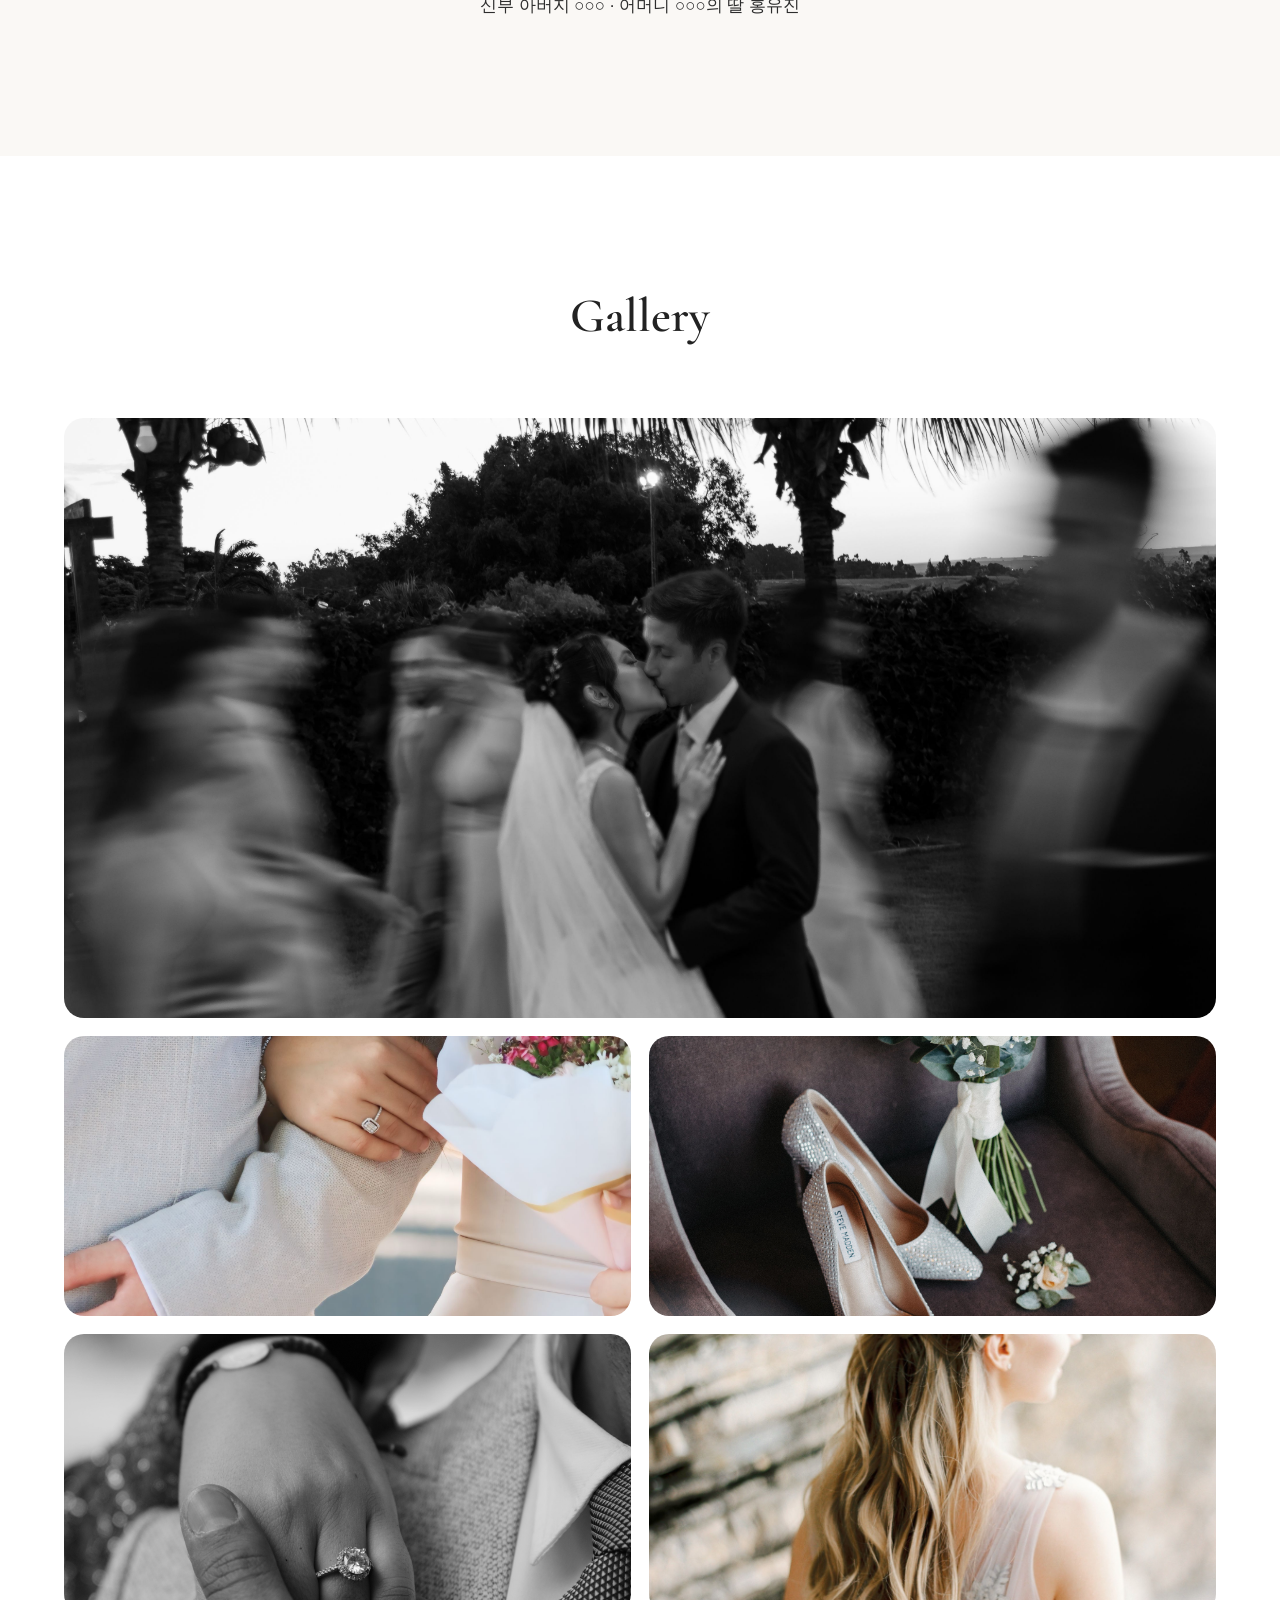
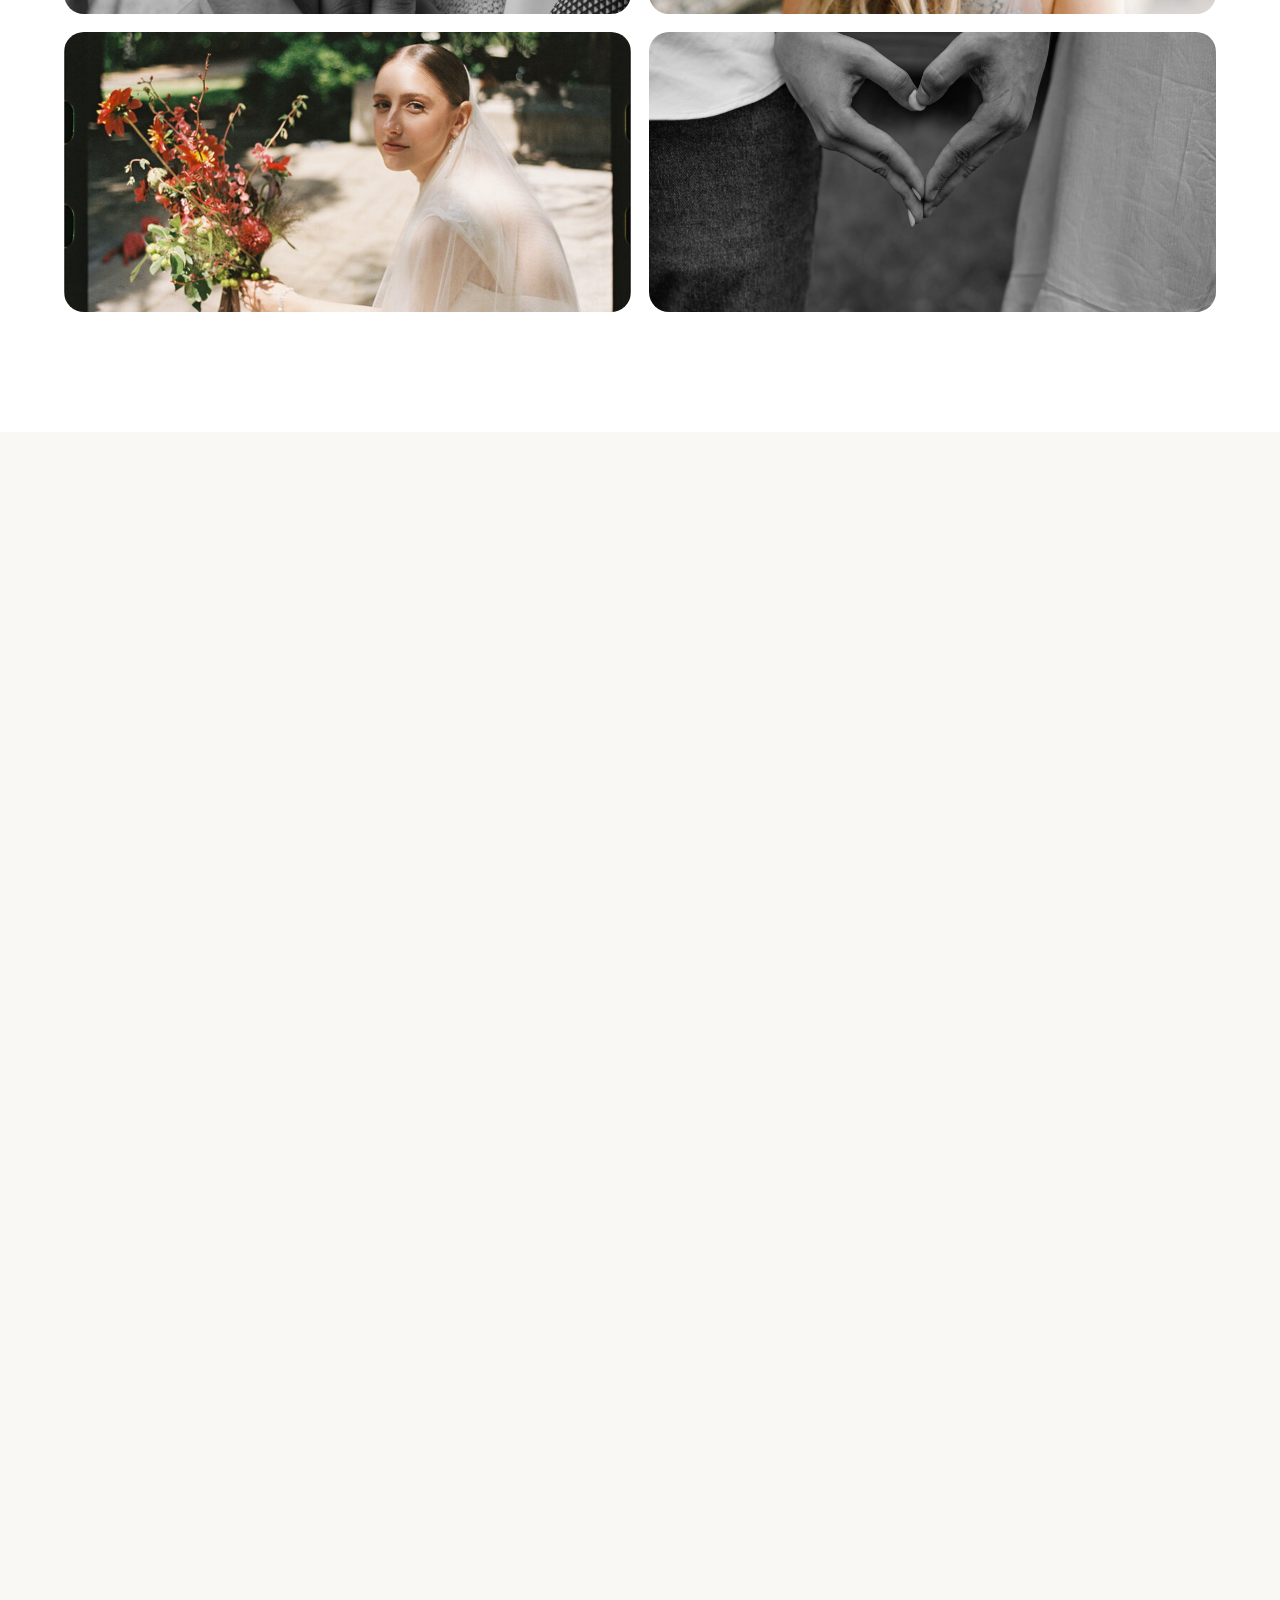
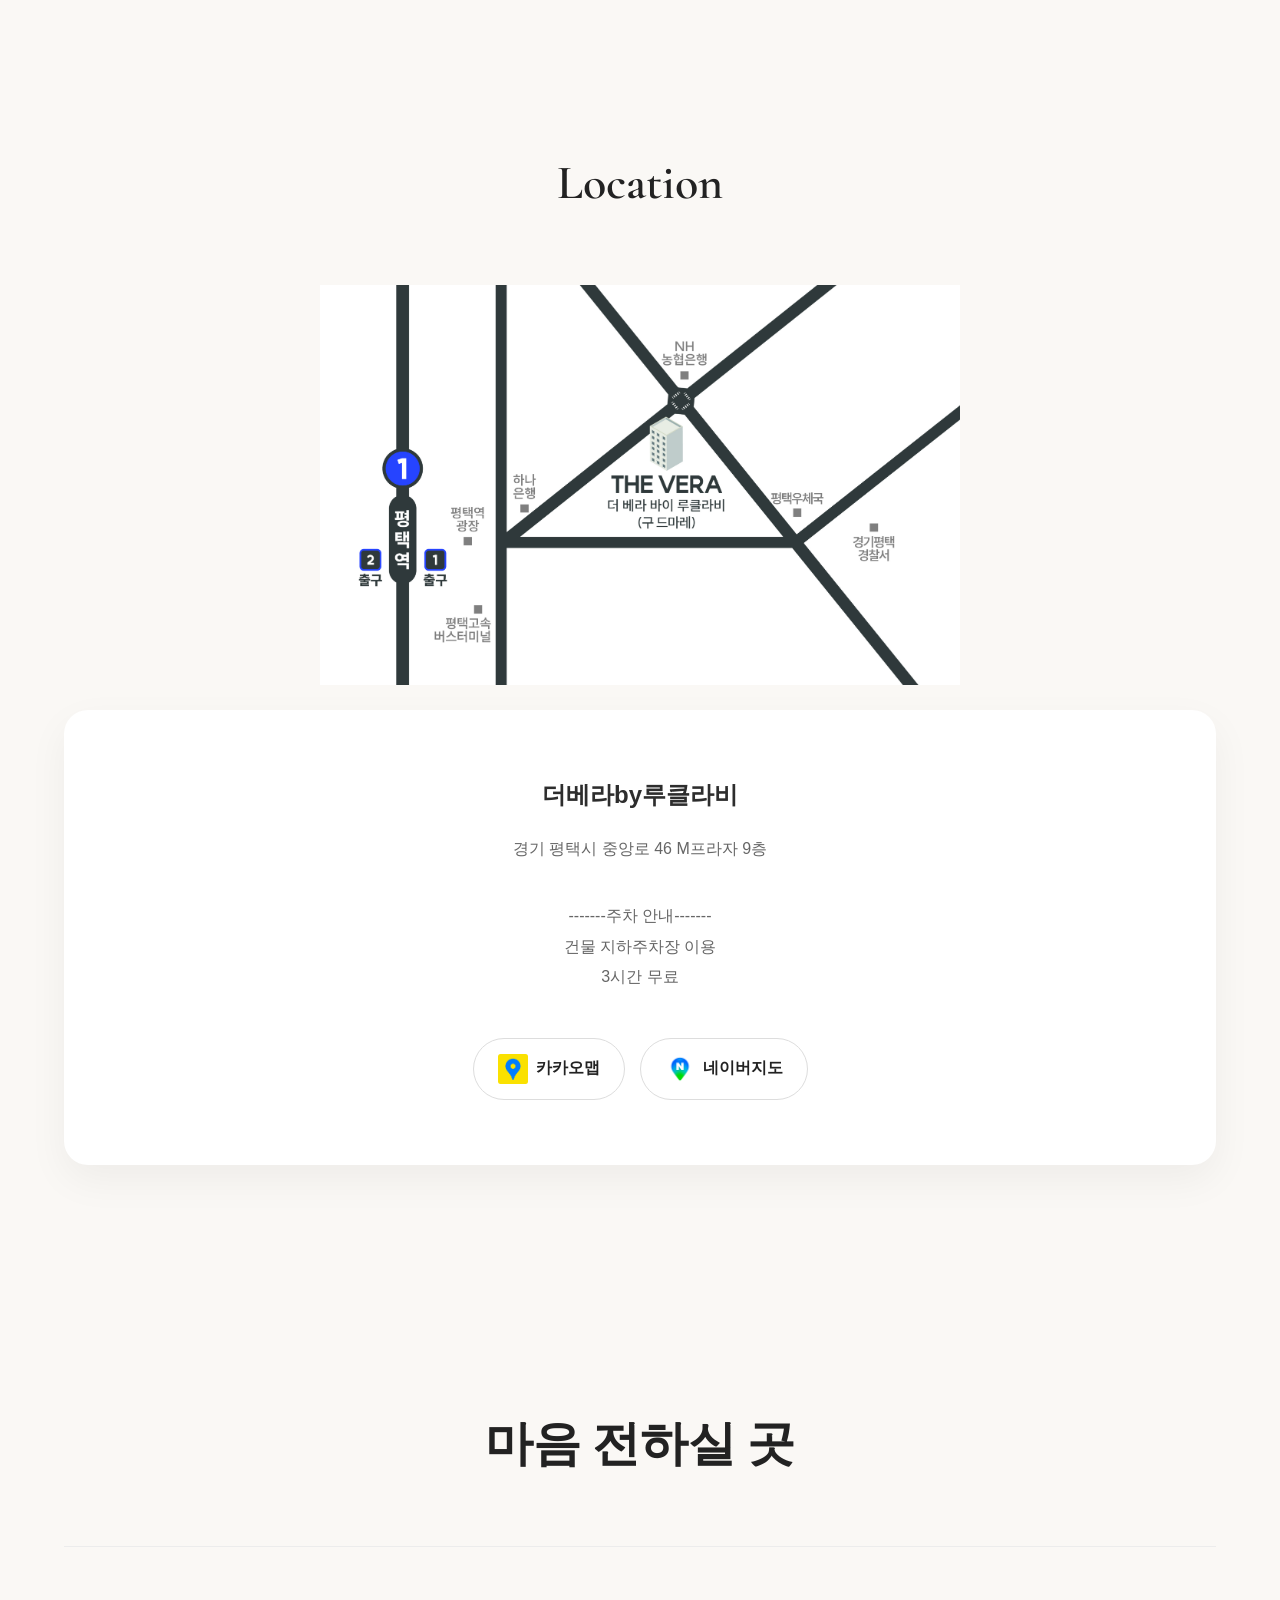
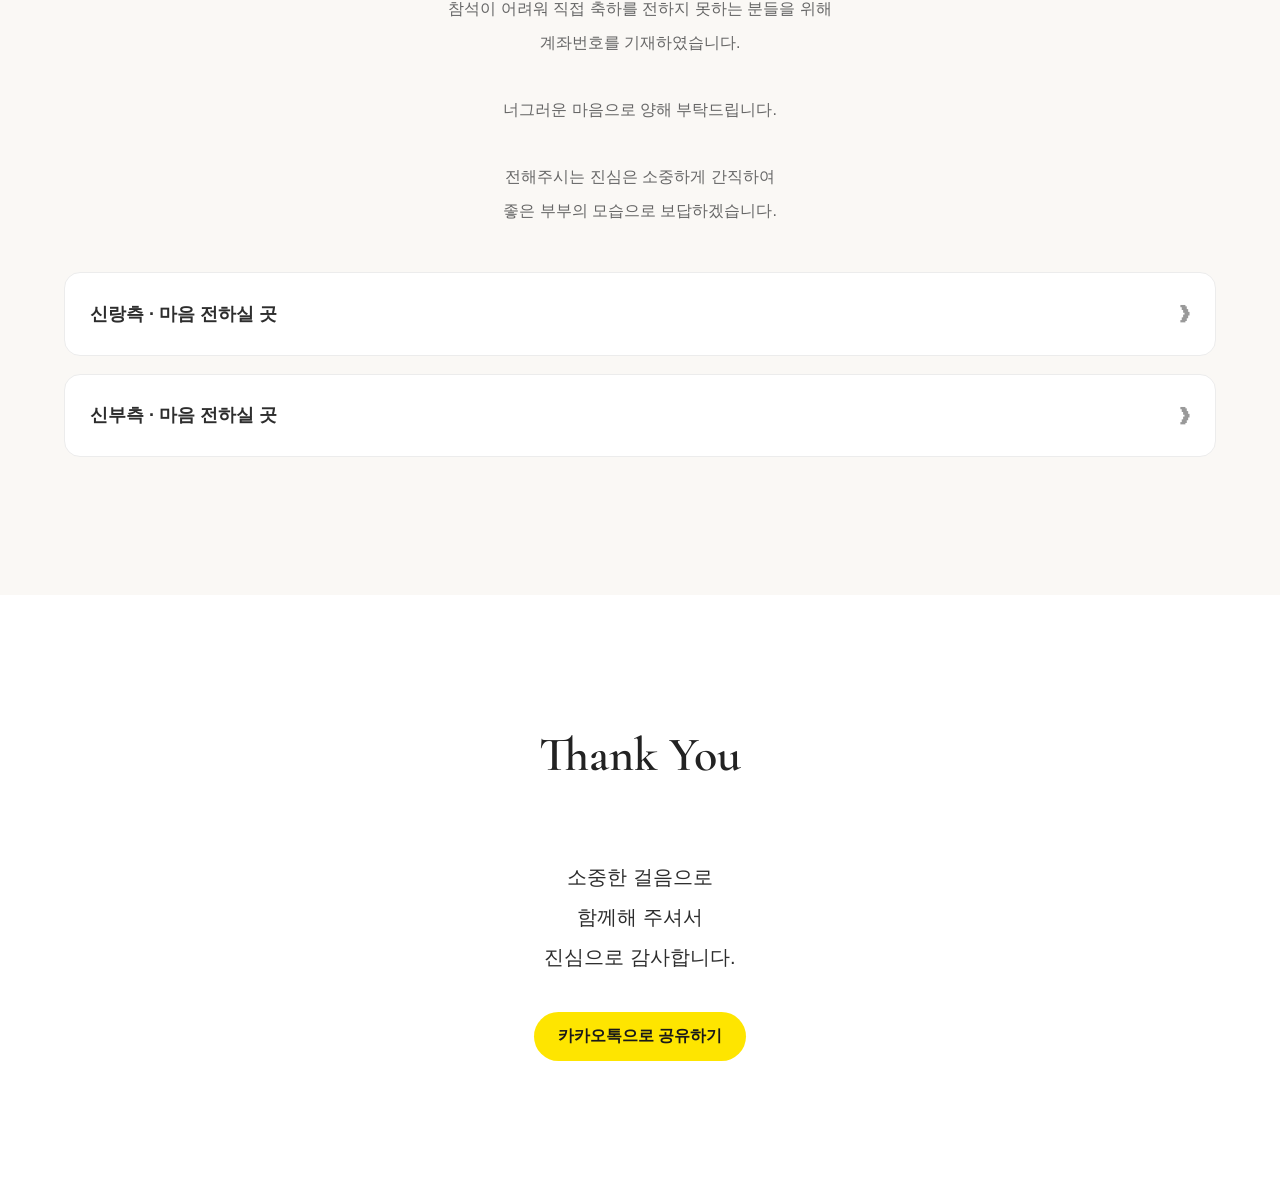
==== commit f0ed884f: "Refactor index.html structure and content" ====
--- a/index.html
+++ b/index.html
@@ -5,7 +5,7 @@
     <meta charset="UTF-8">
     <meta name="viewport" content="width=device-width, initial-scale=1.0">
 
-    <title>000 ♥ 홍유진 결혼합니다</title>
+    <title>000 ♥ 홍유진 결혼합니다</title>
 
     <!-- Google Font -->
     <link rel="preconnect" href="https://fonts.googleapis.com">
@@ -17,9 +17,9 @@
 
     <!-- 카카오톡 미리보기 설정 -->
     <meta property="og:type" content="website">
-    <meta property="og:title" content="000 ♥ 홍유진 결혼합니다">
-    <meta property="og:description" content="2027년 1월 1일 더베라by루클라비에서 소중한 분들을 초대합니다">
-    <meta property="og:image" content="https://jong373.github.io/weddingInvitation/images/gallery01.jpg">
+    <meta property="og:title" content="000 ♥ 홍유진 결혼합니다">
+    <meta property="og:description" content="2027년 1월 1일 더베라by루클라비에서 소중한 분들을 초대합니다">
+    <meta property="og:image" content="https://jong373.github.io/weddingInvitation/images/gallery01.jpg">
     <meta property="og:url" content="https://jong373.github.io/weddingInvitation/">
 
     <script src="https://t1.kakaocdn.net/kakao_js_sdk/2.8.3/kakao.min.js"
@@ -32,7 +32,7 @@
 
     <section id="hero">
 
-        <img src="images/cover.jpg" class="cover" alt="신랑과 신부의 웨딩 사진">
+        <img src="images/cover.jpg" class="cover" alt="신랑과 신부의 웨딩 사진">
 
         <div class="overlay"></div>
 
@@ -60,13 +60,13 @@
 
         </div>
 
-        <div class="scroll-down">
+        <div class="scroll-down">
 
             <span></span>
 
-        </div>
-
-    </section>
+        </div>
+
+    </section>
 
     <!-- ================= INVITATION ================= -->
 
@@ -115,13 +115,13 @@
 
             <div class="gallery-grid">
 
-                <img src="images/gallery01.jpg" loading="lazy" alt="웨딩 갤러리 사진 1">
-                <img src="images/gallery02.jpg" loading="lazy" alt="웨딩 갤러리 사진 2">
-                <img src="images/gallery03.jpg" loading="lazy" alt="웨딩 갤러리 사진 3">
-                <img src="images/gallery04.jpg" loading="lazy" alt="웨딩 갤러리 사진 4">
-                <img src="images/gallery05.jpg" loading="lazy" alt="웨딩 갤러리 사진 5">
-                <img src="images/gallery06.jpg" loading="lazy" alt="웨딩 갤러리 사진 6">
-                <img src="images/gallery07.jpg" loading="lazy" alt="웨딩 갤러리 사진 7">
+                <img src="images/gallery01.jpg" loading="lazy" alt="웨딩 갤러리 사진 1">
+                <img src="images/gallery02.jpg" loading="lazy" alt="웨딩 갤러리 사진 2">
+                <img src="images/gallery03.jpg" loading="lazy" alt="웨딩 갤러리 사진 3">
+                <img src="images/gallery04.jpg" loading="lazy" alt="웨딩 갤러리 사진 4">
+                <img src="images/gallery05.jpg" loading="lazy" alt="웨딩 갤러리 사진 5">
+                <img src="images/gallery06.jpg" loading="lazy" alt="웨딩 갤러리 사진 6">
+                <img src="images/gallery07.jpg" loading="lazy" alt="웨딩 갤러리 사진 7">
 
             </div>
 
@@ -186,7 +186,7 @@
 
             <div class="map">
 
-                <img src="images/map.jpg" alt="더베라by루클라비 약도">
+                <img src="images/map.jpg" alt="더베라by루클라비 약도">
 
             </div>
 
@@ -215,13 +215,13 @@
 
                     <button id="kakaoMapBtn">
 
-                        <img src="images/kakao-map.png" alt="">
+                        <img src="images/kakao-map.png" alt="">
                         카카오맵
                     </button>
 
                     <button id="naverMapBtn">
 
-                        <img src="images/naver-map.png" alt="">
+                        <img src="images/naver-map.png" alt="">
                         네이버지도
                     </button>
 
@@ -367,21 +367,21 @@
 
             <h2>Thank You</h2>
 
-            <p>
+            <p>
 
                 소중한 걸음으로<br>
 
                 함께해 주셔서<br>
 
-                진심으로 감사합니다.
-
-            </p>
-
-            <button id="kakaoShareBtn" class="kakao-share-btn" type="button">
-                카카오톡으로 공유하기
-            </button>
-
-        </div>
+                진심으로 감사합니다.
+
+            </p>
+
+            <button id="kakaoShareBtn" class="kakao-share-btn" type="button">
+                카카오톡으로 공유하기
+            </button>
+
+        </div>
 
     </section>
 
@@ -389,17 +389,17 @@
 
     <div id="lightbox">
 
-        <button id="closeBtn" type="button" aria-label="갤러리 닫기">
+        <button id="closeBtn" type="button" aria-label="갤러리 닫기">
             ×
         </button>
 
-        <button id="prevBtn" type="button" aria-label="이전 사진">
+        <button id="prevBtn" type="button" aria-label="이전 사진">
             ‹
         </button>
 
-        <img id="lightboxImage" alt="확대된 웨딩 사진">
-
-        <button id="nextBtn" type="button" aria-label="다음 사진">
+        <img id="lightboxImage" alt="확대된 웨딩 사진">
+
+        <button id="nextBtn" type="button" aria-label="다음 사진">
             ›
         </button>
 
@@ -415,7 +415,7 @@
 
         <div class="modal-box">
 
-            <button id="modalClose" type="button" aria-label="계좌 안내 닫기">×</button>
+            <button id="modalClose" type="button" aria-label="계좌 안내 닫기">×</button>
 
             <p id="modalBank"></p>
 
@@ -436,4 +436,4 @@
 
 </body>
 
-</html>
+</html>
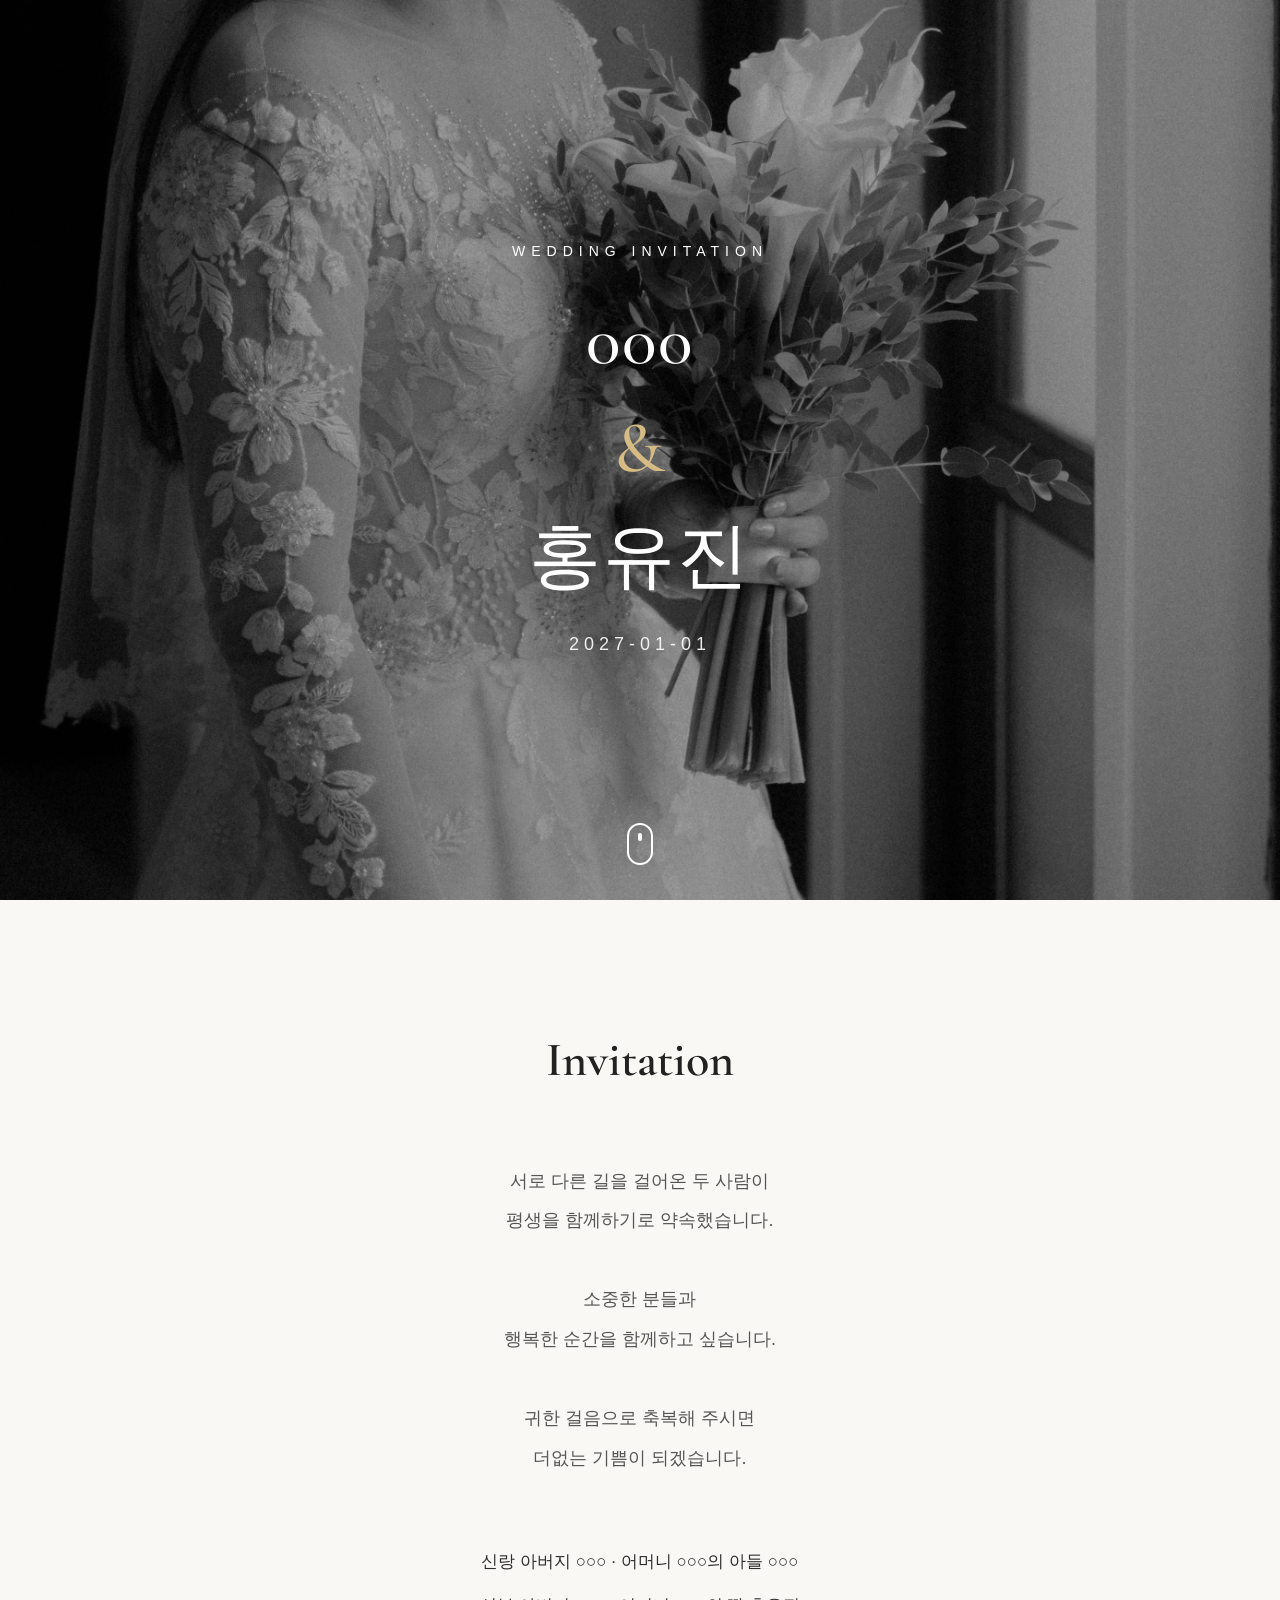
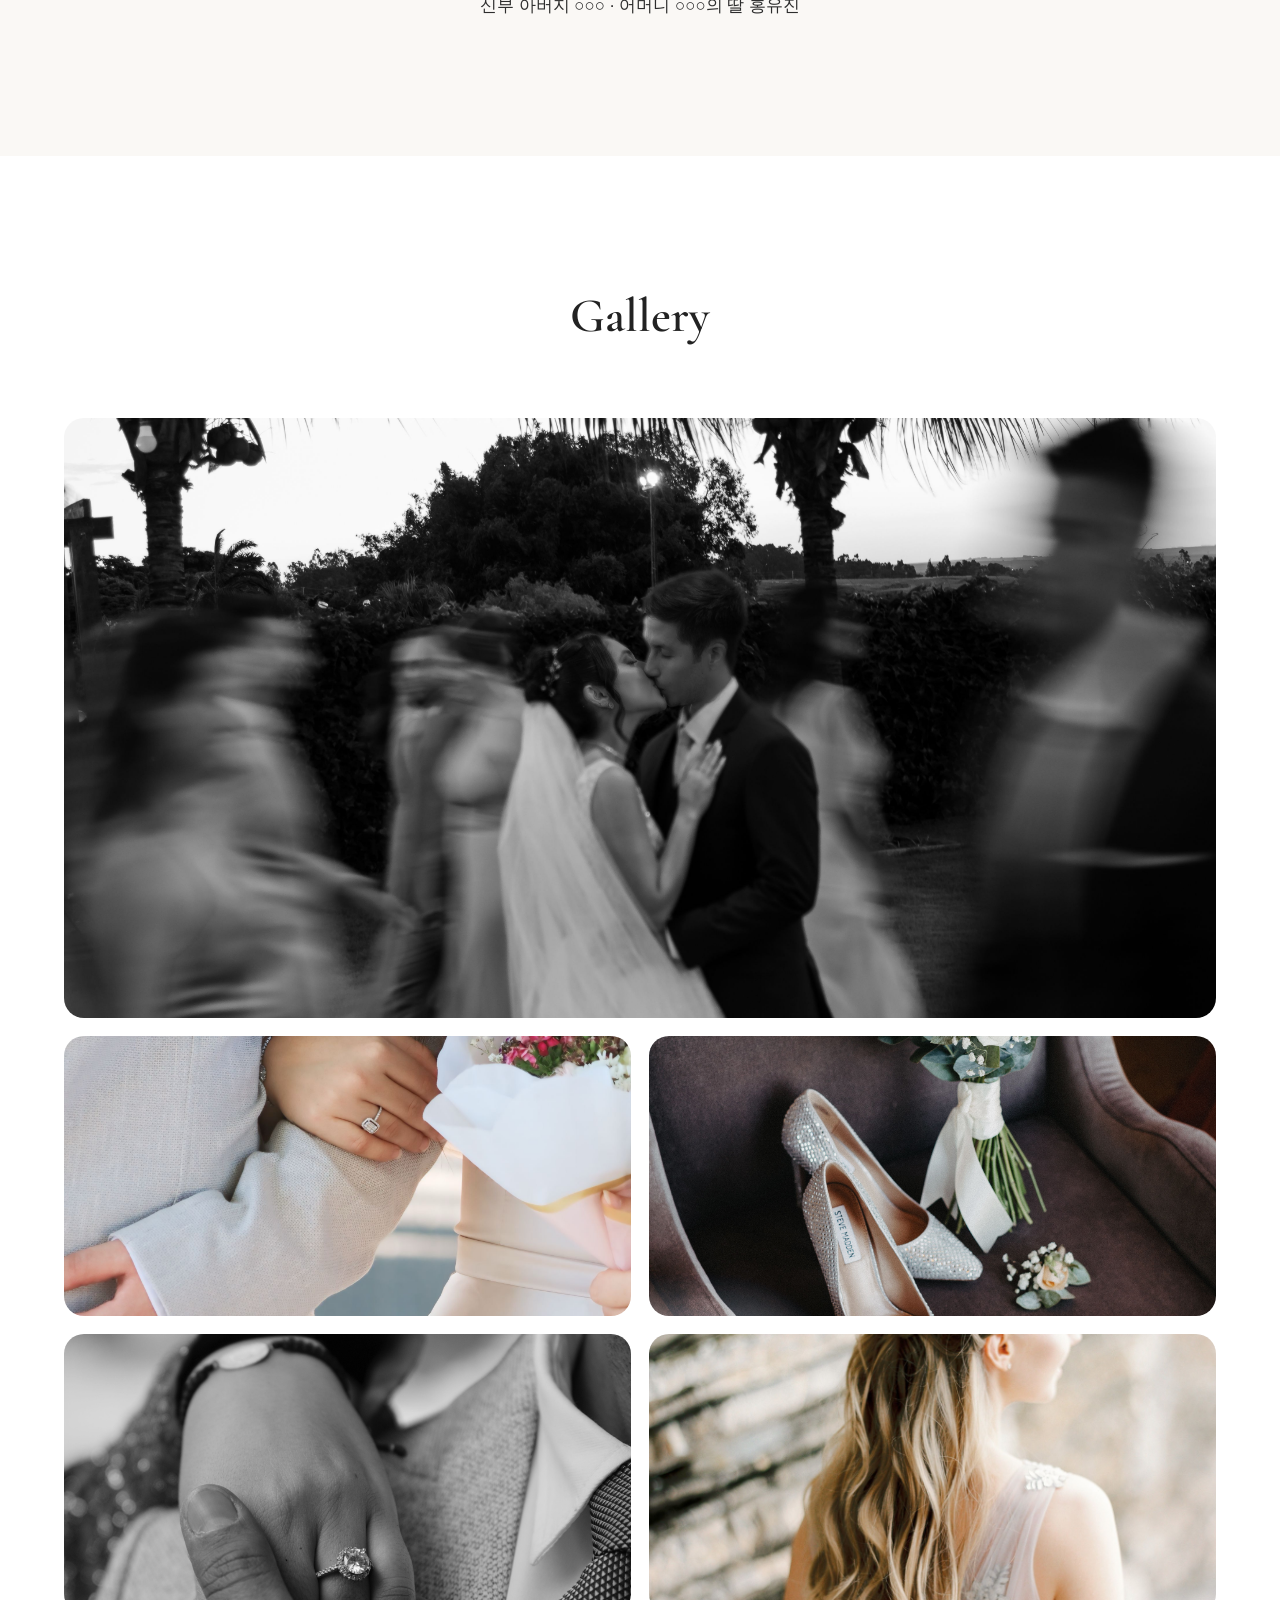
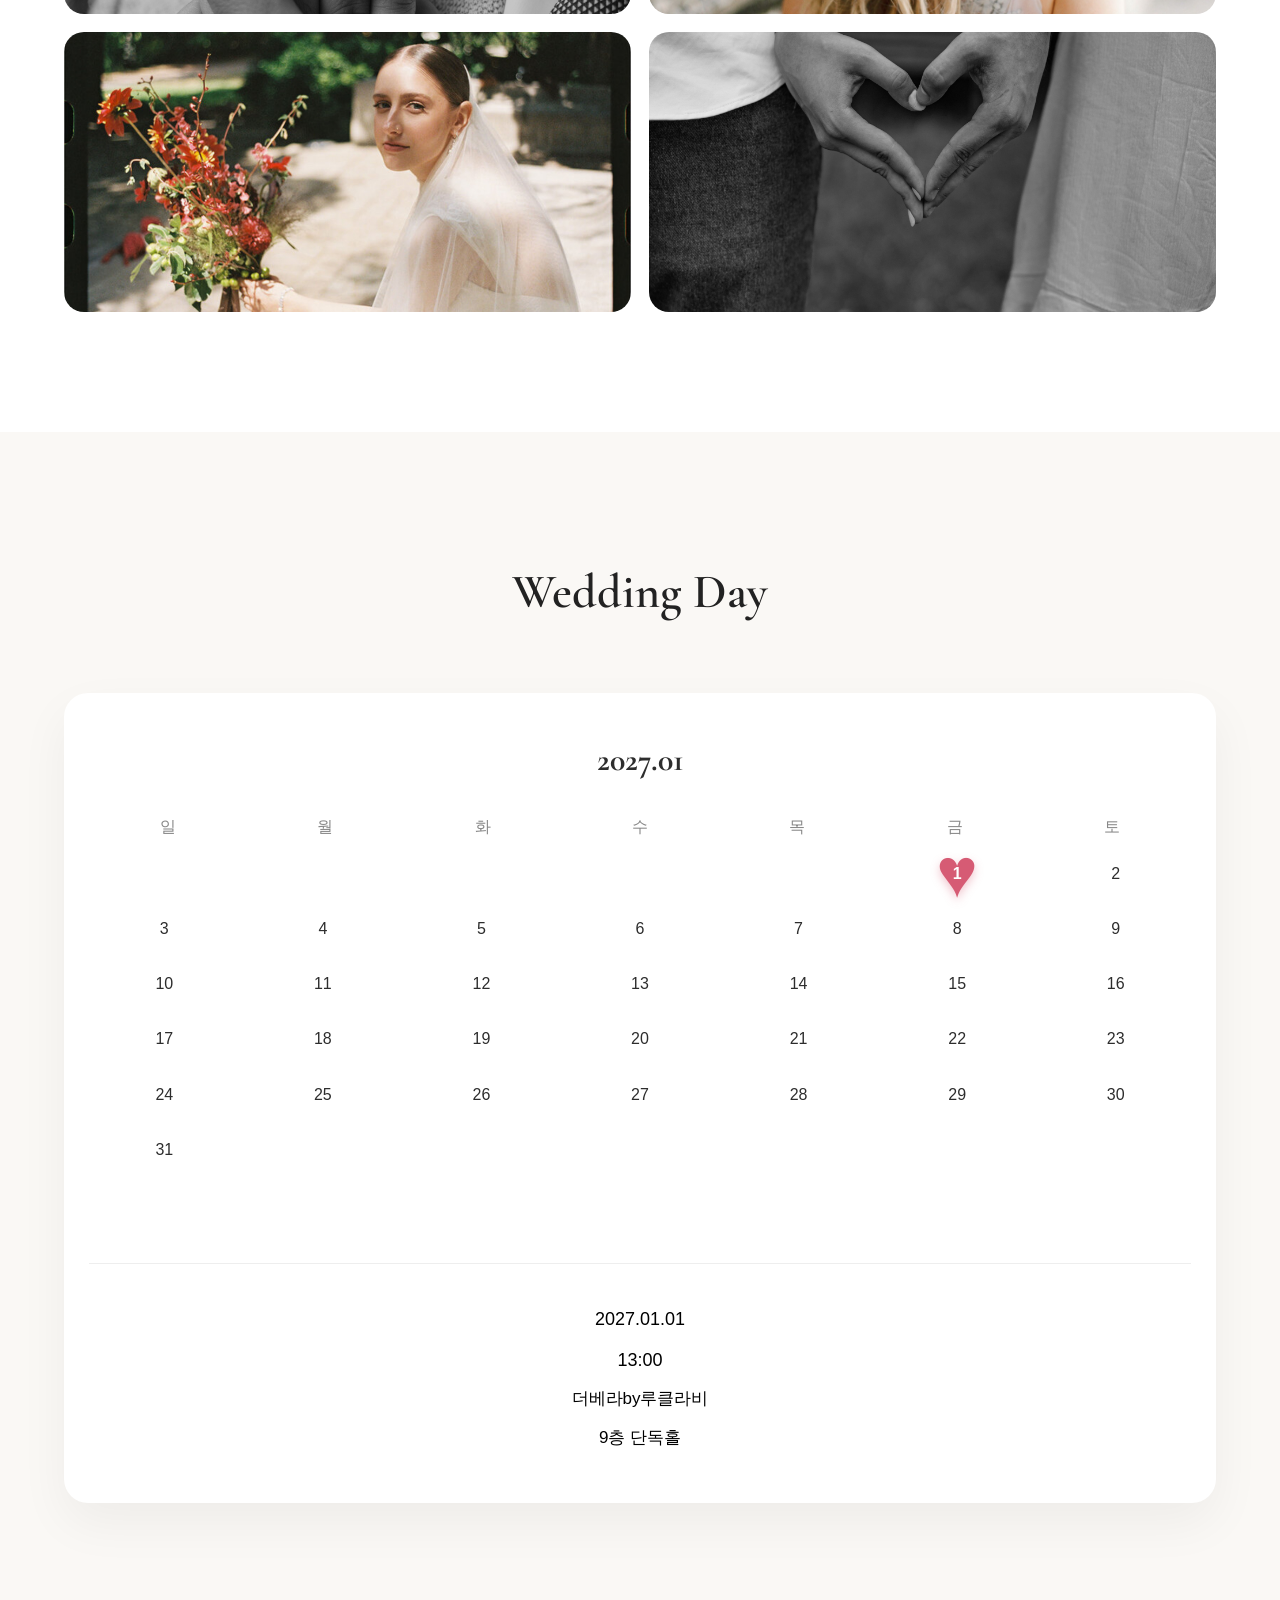
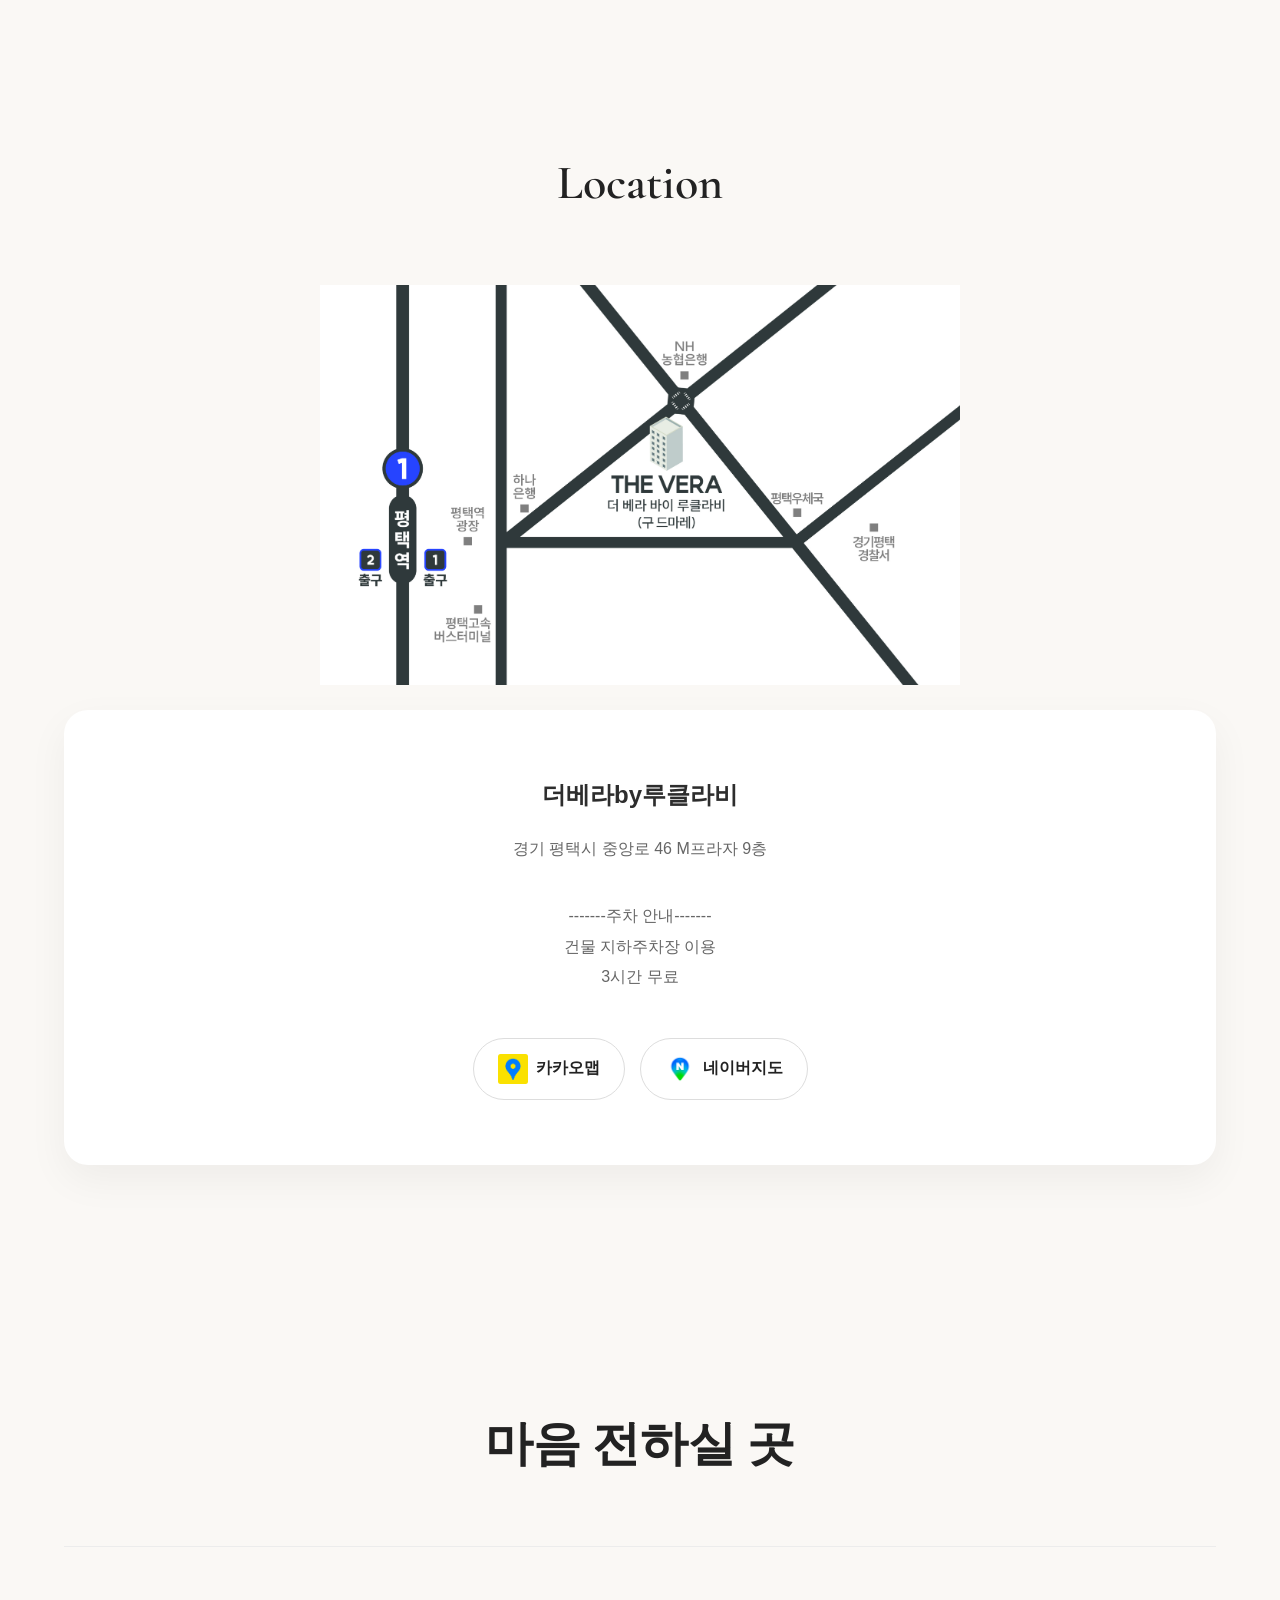
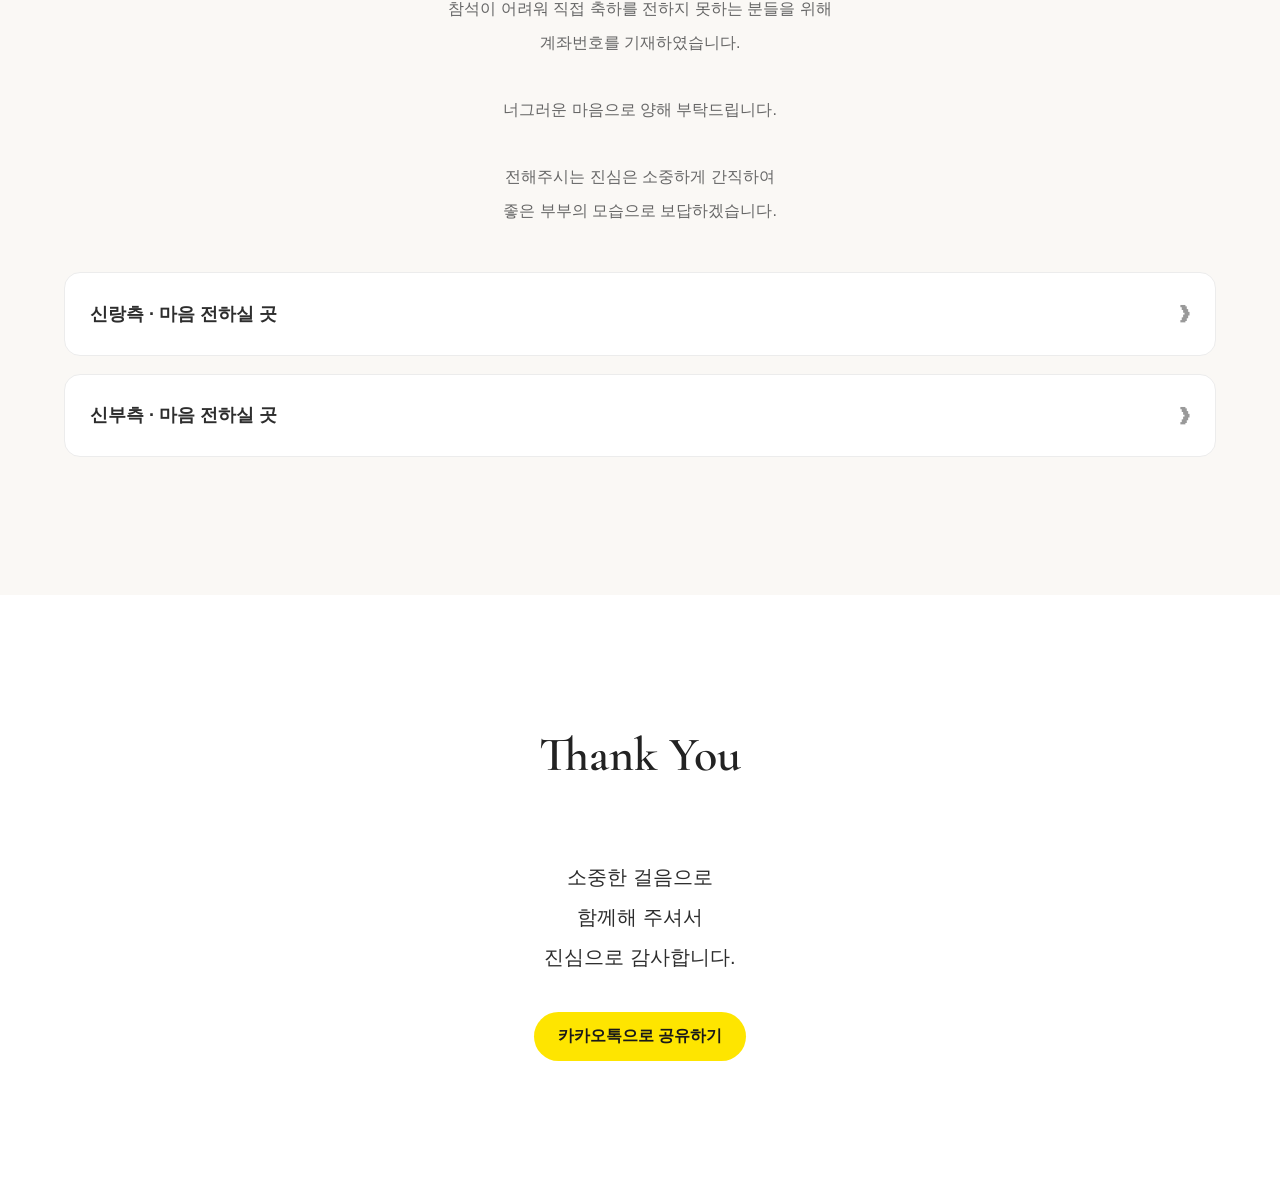
==== commit 510320f1: "Add files via upload" ====
--- a/index.html
+++ b/index.html
@@ -5,7 +5,7 @@
     <meta charset="UTF-8">
     <meta name="viewport" content="width=device-width, initial-scale=1.0">
 
-    <title>000 ♥ 홍유진 결혼합니다</title>
+    <title>000 ♥ 홍유진 결혼합니다</title>
 
     <!-- Google Font -->
     <link rel="preconnect" href="https://fonts.googleapis.com">
@@ -17,9 +17,9 @@
 
     <!-- 카카오톡 미리보기 설정 -->
     <meta property="og:type" content="website">
-    <meta property="og:title" content="000 ♥ 홍유진 결혼합니다">
-    <meta property="og:description" content="2027년 1월 1일 더베라by루클라비에서 소중한 분들을 초대합니다">
-    <meta property="og:image" content="https://jong373.github.io/weddingInvitation/images/gallery01.jpg">
+    <meta property="og:title" content="000 ♥ 홍유진 결혼합니다">
+    <meta property="og:description" content="2027년 1월 1일 더베라by루클라비에서 소중한 분들을 초대합니다">
+    <meta property="og:image" content="https://jong373.github.io/weddingInvitation/images/gallery01.jpg">
     <meta property="og:url" content="https://jong373.github.io/weddingInvitation/">
 
     <script src="https://t1.kakaocdn.net/kakao_js_sdk/2.8.3/kakao.min.js"
@@ -32,7 +32,7 @@
 
     <section id="hero">
 
-        <img src="images/cover.jpg" class="cover" alt="신랑과 신부의 웨딩 사진">
+        <img src="images/cover.jpg" class="cover" alt="신랑과 신부의 웨딩 사진">
 
         <div class="overlay"></div>
 
@@ -60,13 +60,13 @@
 
         </div>
 
-        <div class="scroll-down">
+        <div class="scroll-down">
 
             <span></span>
 
-        </div>
-
-    </section>
+        </div>
+
+    </section>
 
     <!-- ================= INVITATION ================= -->
 
@@ -115,13 +115,13 @@
 
             <div class="gallery-grid">
 
-                <img src="images/gallery01.jpg" loading="lazy" alt="웨딩 갤러리 사진 1">
-                <img src="images/gallery02.jpg" loading="lazy" alt="웨딩 갤러리 사진 2">
-                <img src="images/gallery03.jpg" loading="lazy" alt="웨딩 갤러리 사진 3">
-                <img src="images/gallery04.jpg" loading="lazy" alt="웨딩 갤러리 사진 4">
-                <img src="images/gallery05.jpg" loading="lazy" alt="웨딩 갤러리 사진 5">
-                <img src="images/gallery06.jpg" loading="lazy" alt="웨딩 갤러리 사진 6">
-                <img src="images/gallery07.jpg" loading="lazy" alt="웨딩 갤러리 사진 7">
+                <img src="images/gallery01.jpg" loading="lazy" alt="웨딩 갤러리 사진 1">
+                <img src="images/gallery02.jpg" loading="lazy" alt="웨딩 갤러리 사진 2">
+                <img src="images/gallery03.jpg" loading="lazy" alt="웨딩 갤러리 사진 3">
+                <img src="images/gallery04.jpg" loading="lazy" alt="웨딩 갤러리 사진 4">
+                <img src="images/gallery05.jpg" loading="lazy" alt="웨딩 갤러리 사진 5">
+                <img src="images/gallery06.jpg" loading="lazy" alt="웨딩 갤러리 사진 6">
+                <img src="images/gallery07.jpg" loading="lazy" alt="웨딩 갤러리 사진 7">
 
             </div>
 
@@ -186,7 +186,7 @@
 
             <div class="map">
 
-                <img src="images/map.jpg" alt="더베라by루클라비 약도">
+                <img src="images/map.jpg" alt="더베라by루클라비 약도">
 
             </div>
 
@@ -215,13 +215,13 @@
 
                     <button id="kakaoMapBtn">
 
-                        <img src="images/kakao-map.png" alt="">
+                        <img src="images/kakao-map.png" alt="">
                         카카오맵
                     </button>
 
                     <button id="naverMapBtn">
 
-                        <img src="images/naver-map.png" alt="">
+                        <img src="images/naver-map.png" alt="">
                         네이버지도
                     </button>
 
@@ -367,21 +367,21 @@
 
             <h2>Thank You</h2>
 
-            <p>
+            <p>
 
                 소중한 걸음으로<br>
 
                 함께해 주셔서<br>
 
-                진심으로 감사합니다.
-
-            </p>
-
-            <button id="kakaoShareBtn" class="kakao-share-btn" type="button">
-                카카오톡으로 공유하기
-            </button>
-
-        </div>
+                진심으로 감사합니다.
+
+            </p>
+
+            <button id="kakaoShareBtn" class="kakao-share-btn" type="button">
+                카카오톡으로 공유하기
+            </button>
+
+        </div>
 
     </section>
 
@@ -389,17 +389,17 @@
 
     <div id="lightbox">
 
-        <button id="closeBtn" type="button" aria-label="갤러리 닫기">
+        <button id="closeBtn" type="button" aria-label="갤러리 닫기">
             ×
         </button>
 
-        <button id="prevBtn" type="button" aria-label="이전 사진">
+        <button id="prevBtn" type="button" aria-label="이전 사진">
             ‹
         </button>
 
-        <img id="lightboxImage" alt="확대된 웨딩 사진">
-
-        <button id="nextBtn" type="button" aria-label="다음 사진">
+        <img id="lightboxImage" alt="확대된 웨딩 사진">
+
+        <button id="nextBtn" type="button" aria-label="다음 사진">
             ›
         </button>
 
@@ -415,7 +415,7 @@
 
         <div class="modal-box">
 
-            <button id="modalClose" type="button" aria-label="계좌 안내 닫기">×</button>
+            <button id="modalClose" type="button" aria-label="계좌 안내 닫기">×</button>
 
             <p id="modalBank"></p>
 
@@ -436,4 +436,4 @@
 
 </body>
 
-</html>
+</html>
--- a/style.css
+++ b/style.css
@@ -633,7 +633,7 @@
 
 }
 
-#thanks p{
+#thanks p{
 
     font-size:20px;
 
@@ -727,15 +727,15 @@
     visibility: visible;
 }
 
-#lightbox img{
+#lightbox img{
 
     width:auto;
 
     height:auto;
 
-    max-width:90vw;
-
-    max-height:85vh;
+    max-width:90vw;
+
+    max-height:85vh;
 
     object-fit:contain;
 
@@ -1408,7 +1408,7 @@
 
 }
 
-#modalOwner{
+#modalOwner{
 
     margin-bottom:30px;
 
@@ -1441,21 +1441,21 @@
 
     }
 
-}
-
-.kakao-share-btn{
-    margin-top:35px;
-    padding:14px 24px;
-    border-radius:50px;
-    background:#fee500;
-    color:#191919;
-    font-size:16px;
-    font-weight:600;
-    transition:transform .2s ease, background .2s ease;
-}
-
-.kakao-share-btn:hover,
-.kakao-share-btn:focus-visible{
-    background:#f3d900;
-    transform:translateY(-2px);
-}
+}
+
+.kakao-share-btn{
+    margin-top:35px;
+    padding:14px 24px;
+    border-radius:50px;
+    background:#fee500;
+    color:#191919;
+    font-size:16px;
+    font-weight:600;
+    transition:transform .2s ease, background .2s ease;
+}
+
+.kakao-share-btn:hover,
+.kakao-share-btn:focus-visible{
+    background:#f3d900;
+    transform:translateY(-2px);
+}
